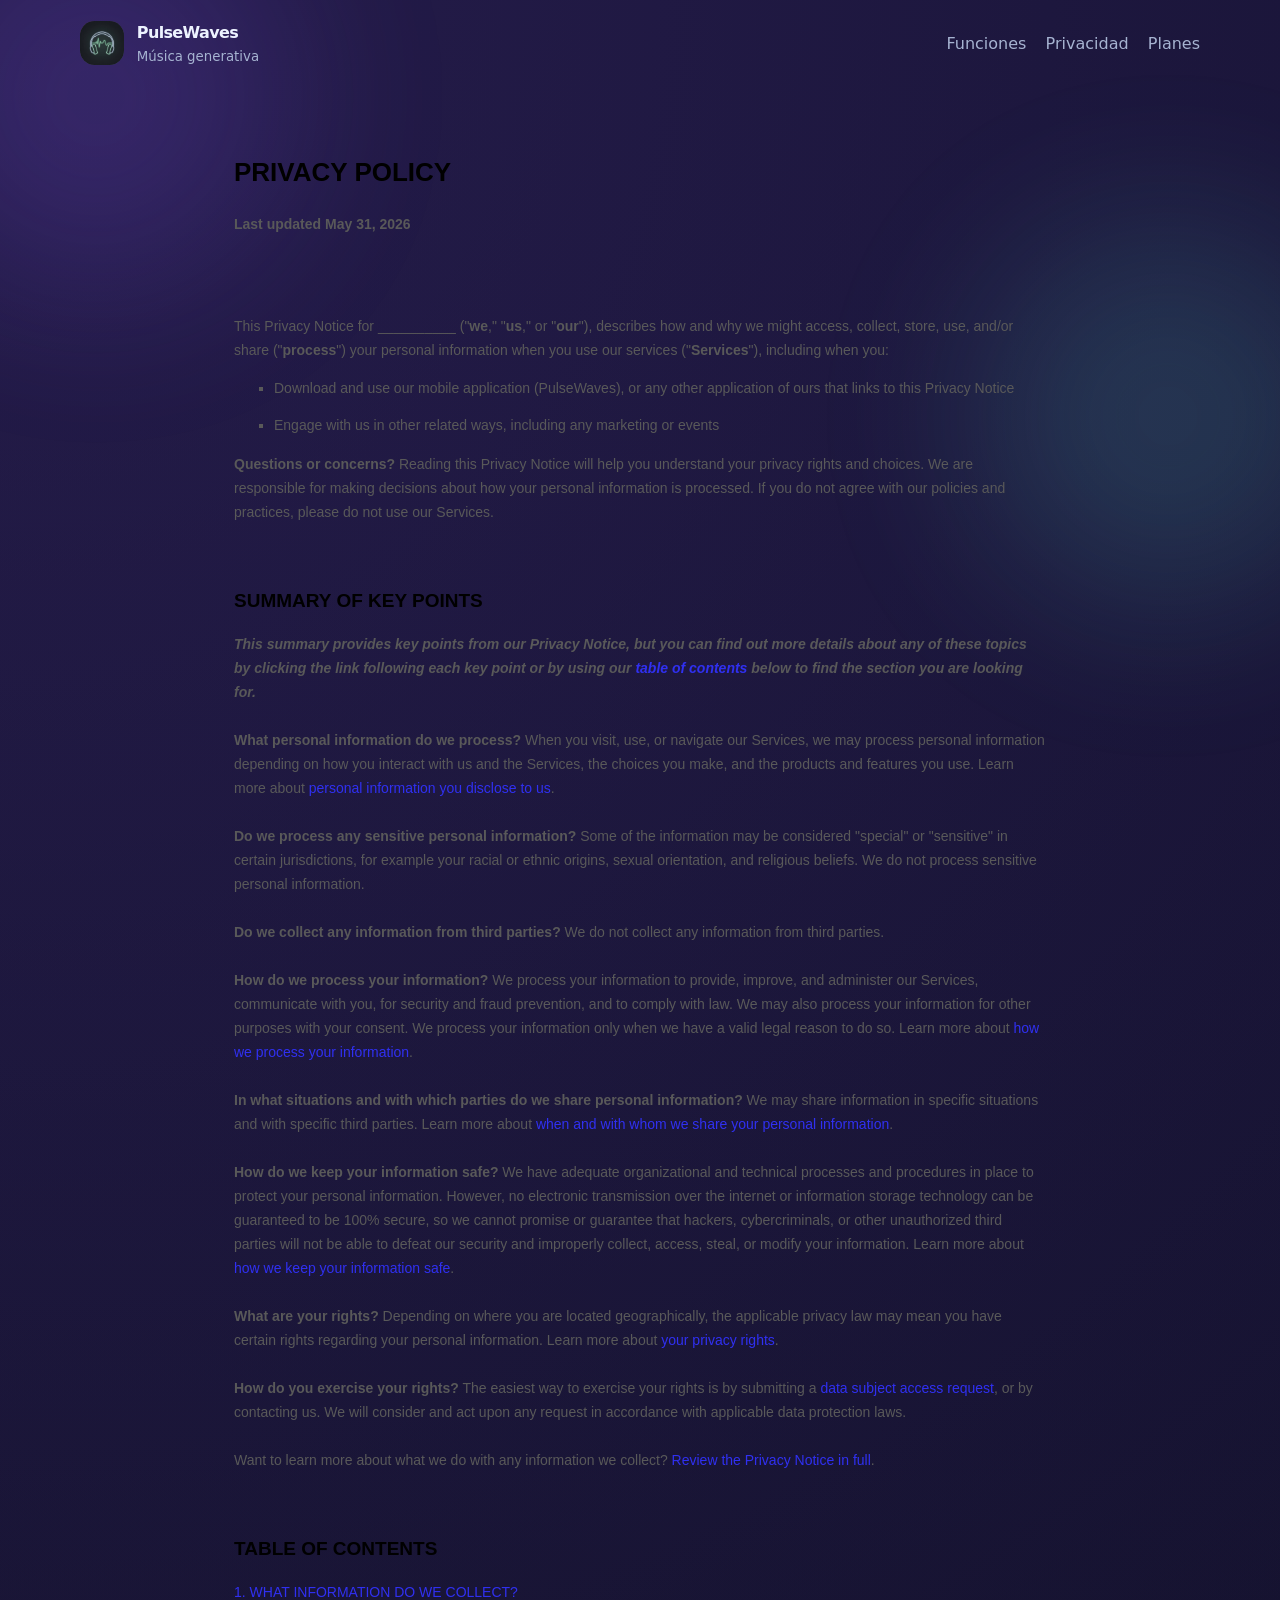
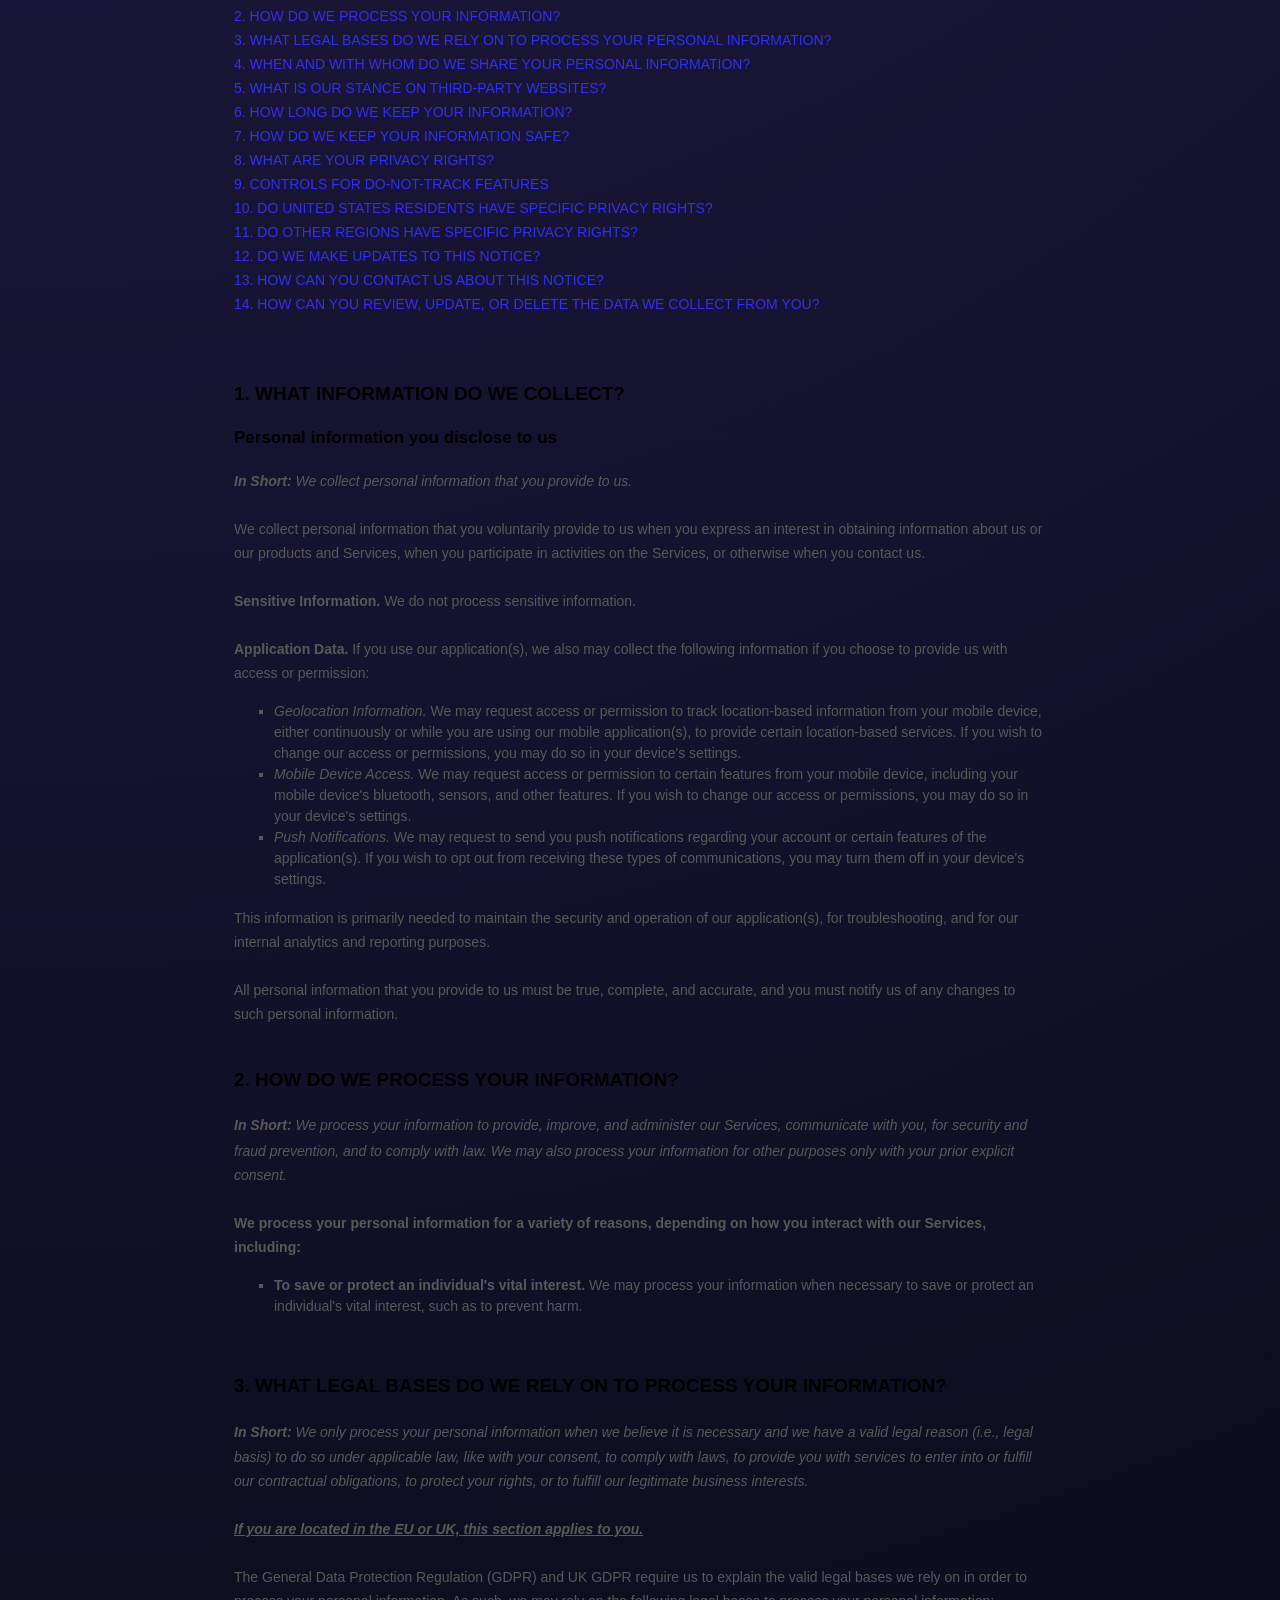
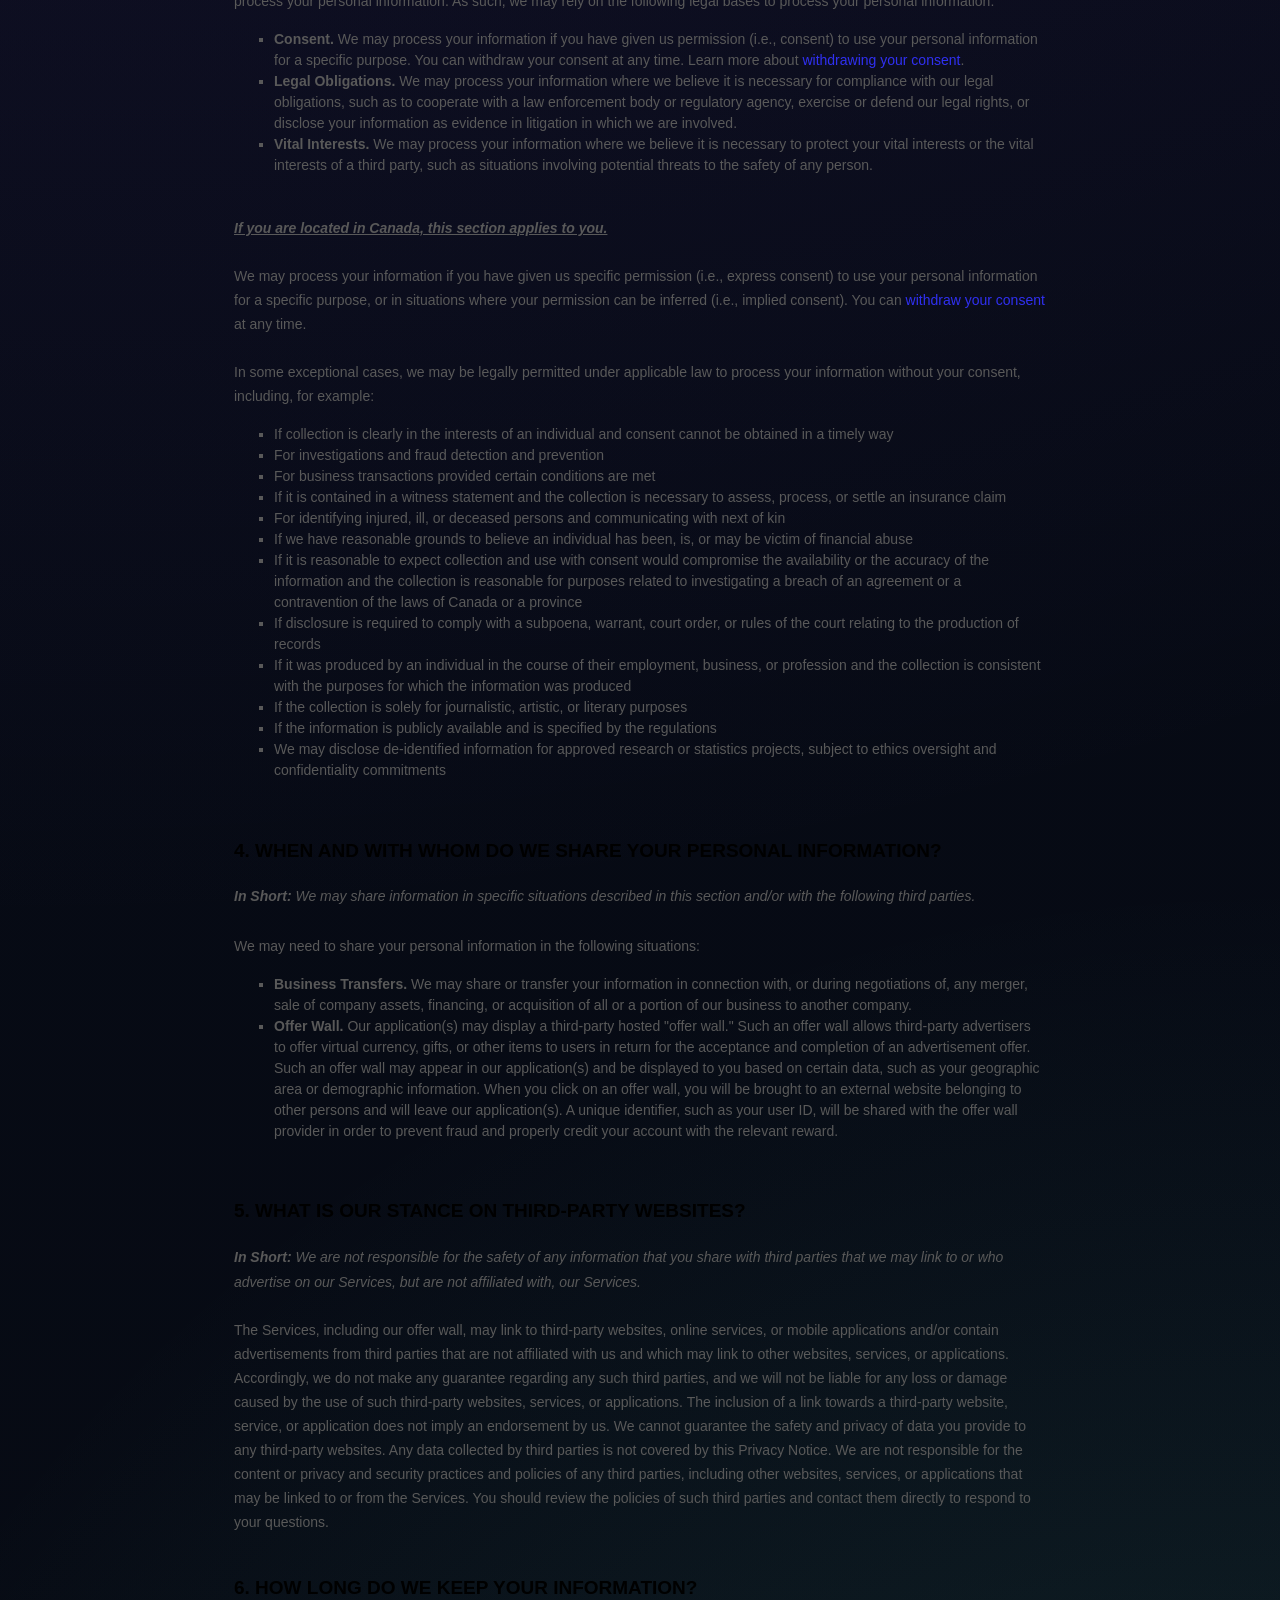
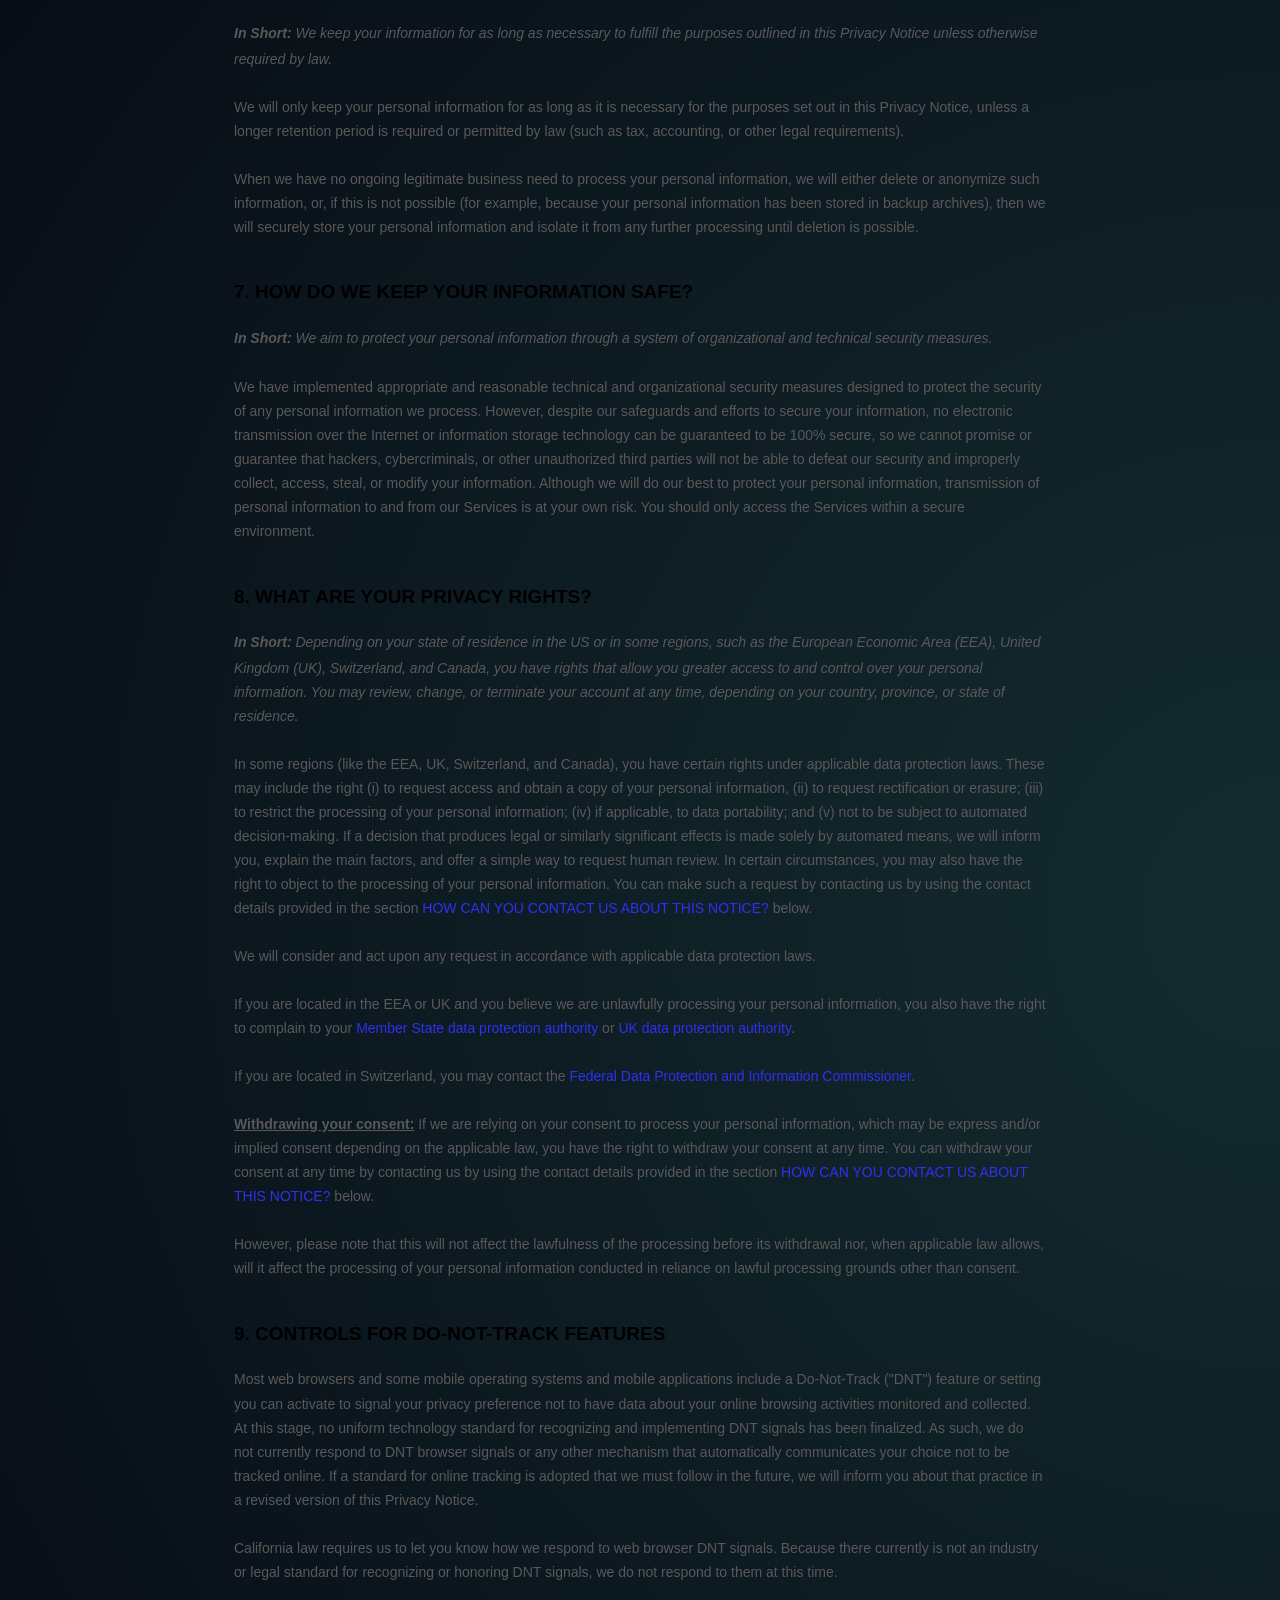
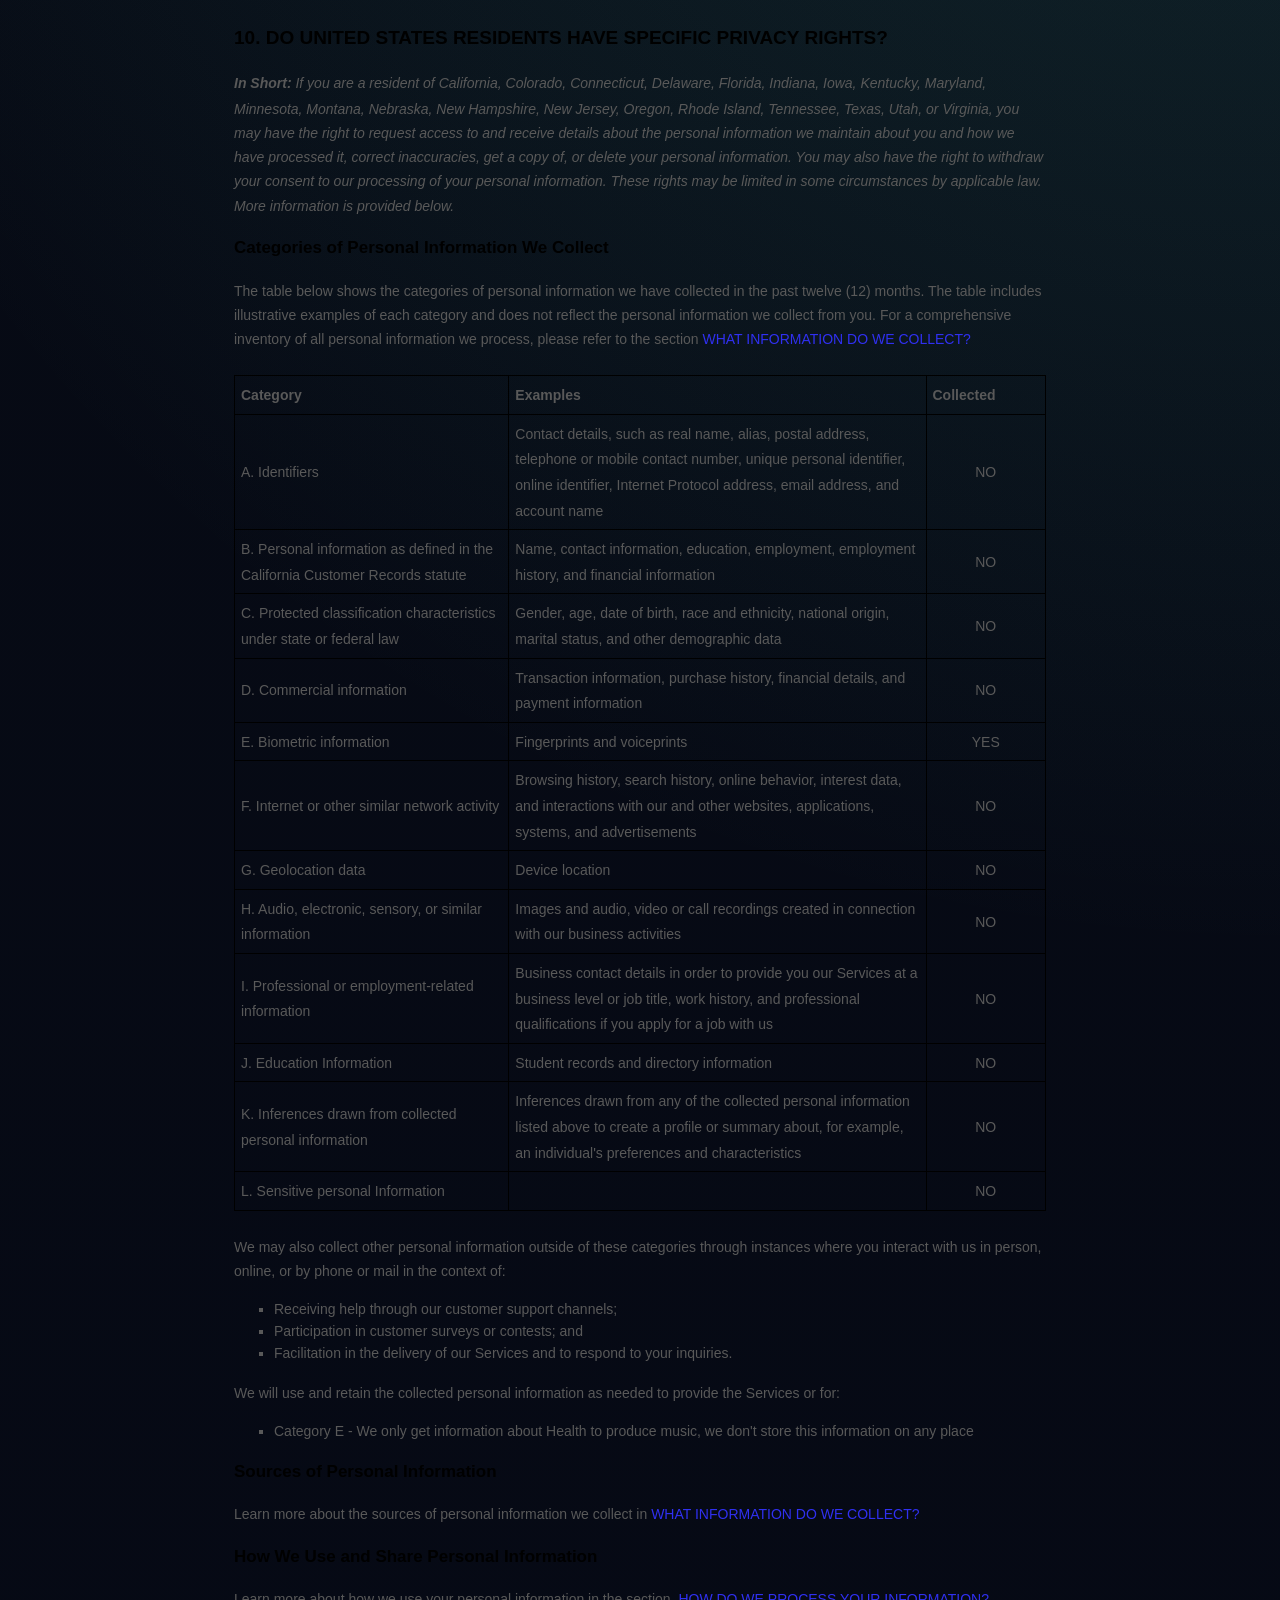
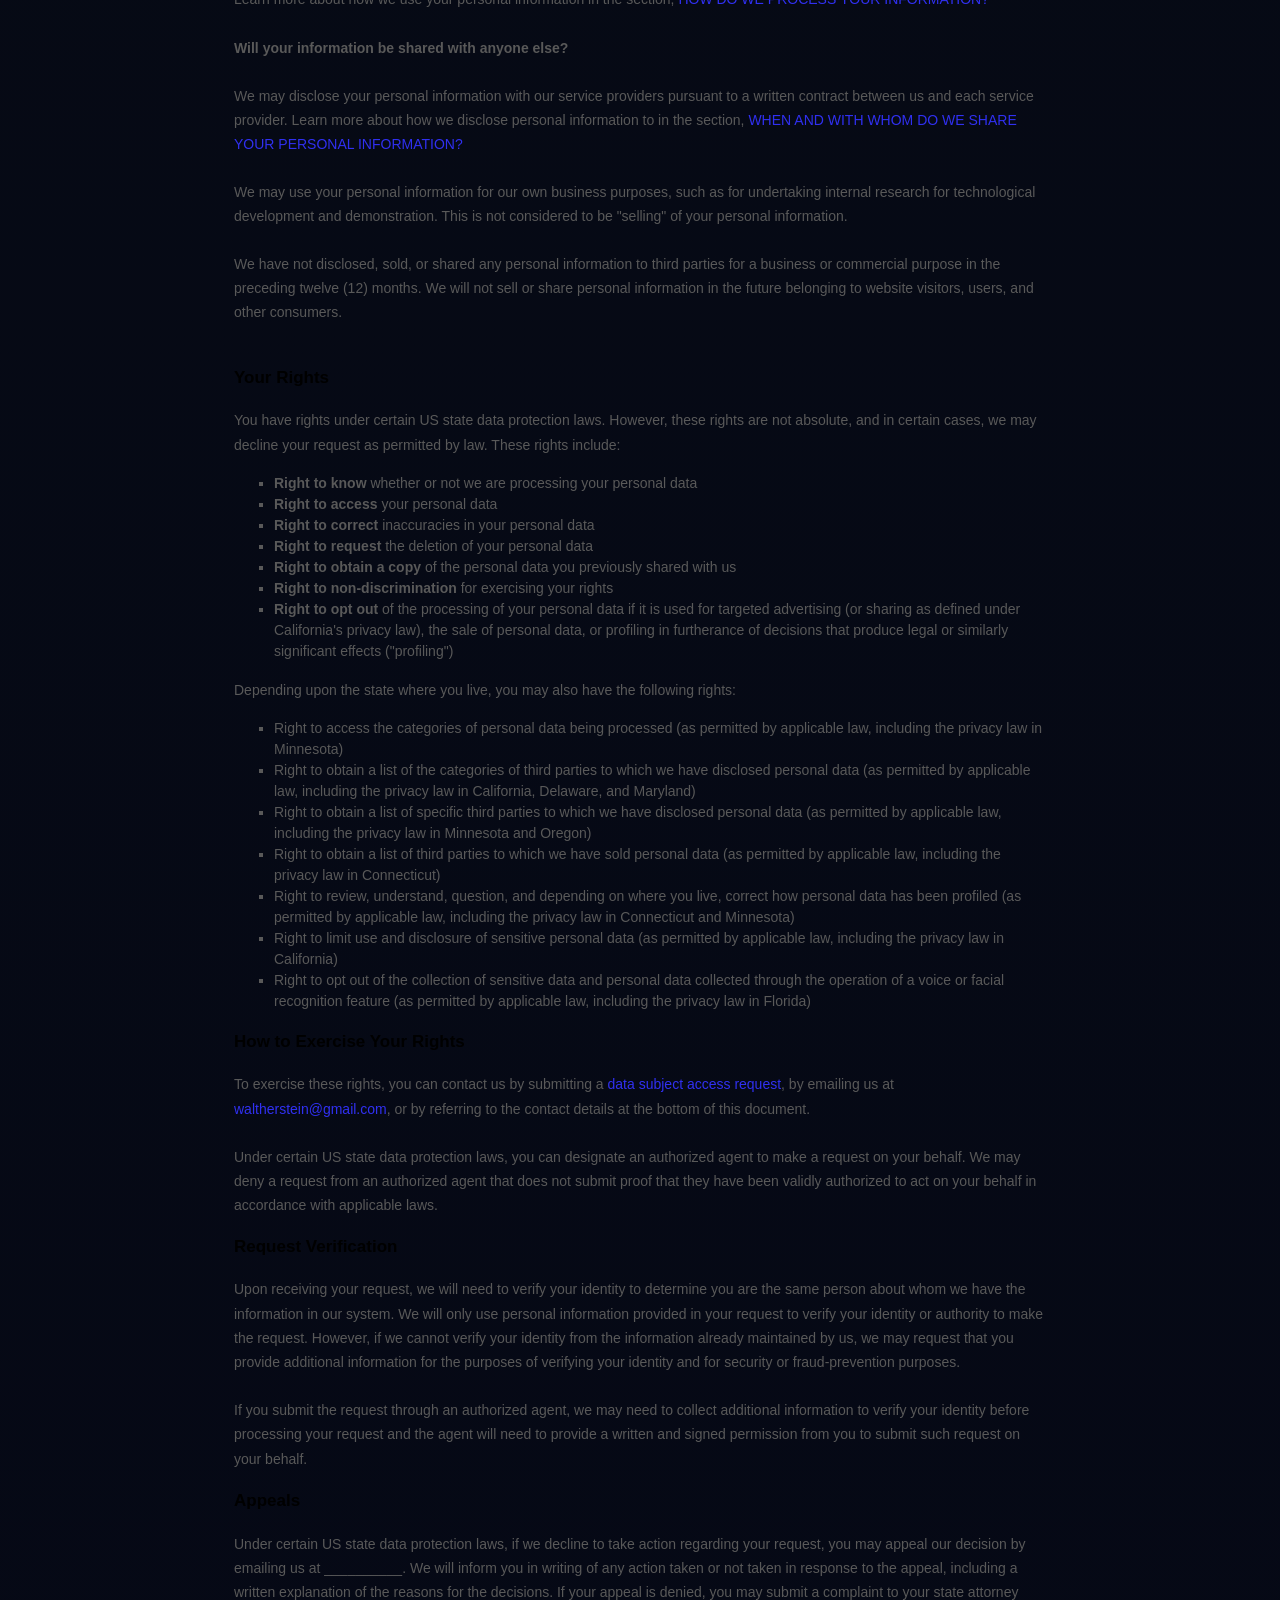
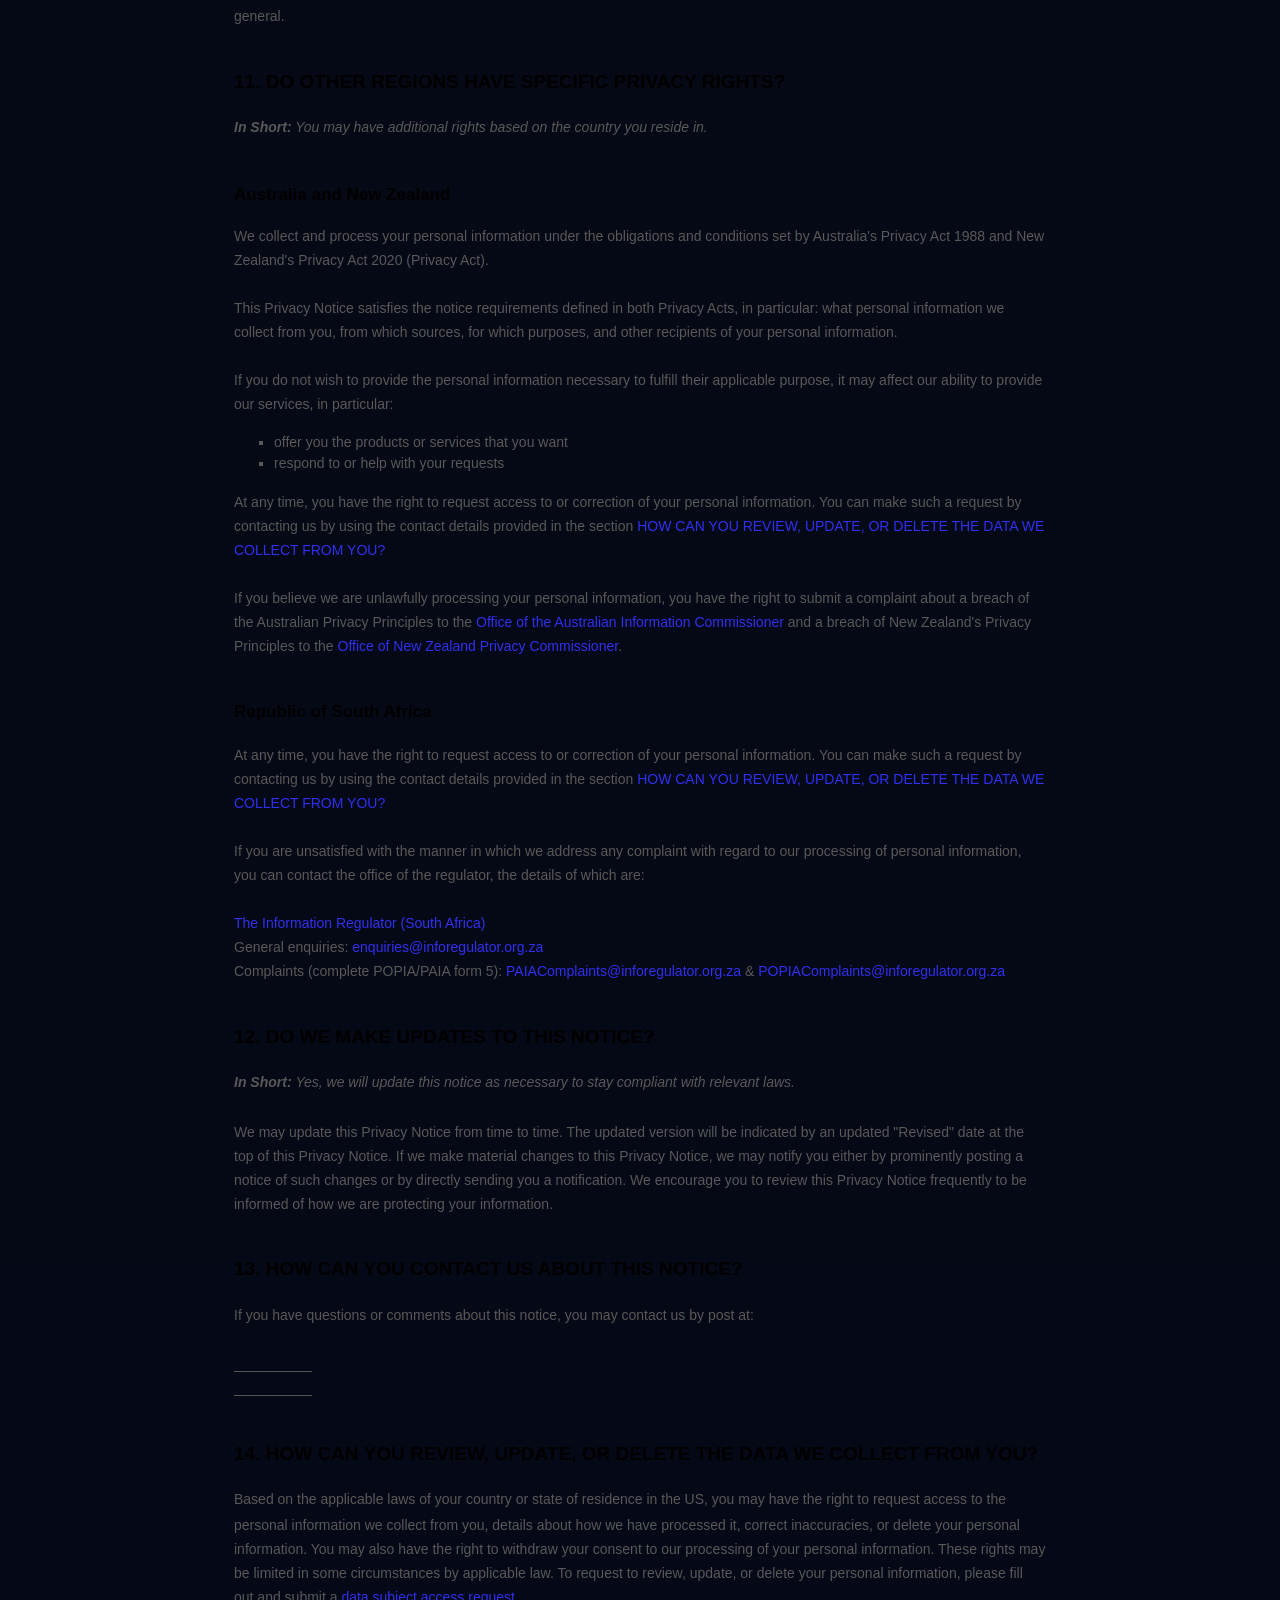
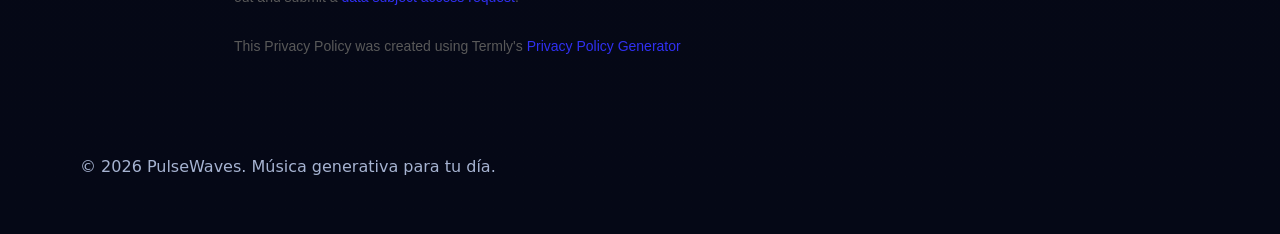
==== privacy-policy.html @ eb08d074 "Add privacy policy page Co-Authored-By: Claude Sonnet 4.6 <noreply@anthropic.com>" ====
<!doctype html>
<html lang="en">
<head>
  <meta charset="utf-8">
  <meta name="viewport" content="width=device-width, initial-scale=1">
  <meta name="description" content="PulseWaves Privacy Policy">
  <meta name="theme-color" content="#0b1020">
  <title>Privacy Policy — PulseWaves</title>
  <link rel="stylesheet" href="./styles.css">
  <style>
    .privacy-wrapper {
      max-width: 860px;
      margin: 0 auto;
      padding: 3rem 1.5rem 5rem;
      color: #595959;
    }
    [data-custom-class='body'], [data-custom-class='body'] * {
      background: transparent !important;
    }
    [data-custom-class='title'], [data-custom-class='title'] * {
      font-family: Arial !important;
      font-size: 26px !important;
      color: #000000 !important;
    }
    [data-custom-class='subtitle'], [data-custom-class='subtitle'] * {
      font-family: Arial !important;
      color: #595959 !important;
      font-size: 14px !important;
    }
    [data-custom-class='heading_1'], [data-custom-class='heading_1'] * {
      font-family: Arial !important;
      font-size: 19px !important;
      color: #000000 !important;
    }
    [data-custom-class='heading_2'], [data-custom-class='heading_2'] * {
      font-family: Arial !important;
      font-size: 17px !important;
      color: #000000 !important;
    }
    [data-custom-class='body_text'], [data-custom-class='body_text'] * {
      color: #595959 !important;
      font-size: 14px !important;
      font-family: Arial !important;
    }
    [data-custom-class='link'], [data-custom-class='link'] * {
      color: #3030F1 !important;
      font-size: 14px !important;
      font-family: Arial !important;
      word-break: break-word !important;
    }
    ul {
      list-style-type: square;
    }
    ul > li > ul {
      list-style-type: circle;
    }
    ul > li > ul > li > ul {
      list-style-type: square;
    }
    ol li {
      font-family: Arial;
    }
  </style>
</head>
<body>
  <div class="bg-orb orb-a"></div>
  <div class="bg-orb orb-b"></div>

  <header class="hero" style="min-height: auto; padding-bottom: 0;">
    <nav class="topbar" aria-label="Principal">
      <a class="brand" href="./index.html">
        <span class="brand-mark">
          <img src="./assets/pulsewaves-logo.png" alt="PulseWaves" />
        </span>
        <span>
          <strong>PulseWaves</strong>
          <small>Música generativa</small>
        </span>
      </a>
      <div class="topbar-links">
        <a href="./index.html#funciones">Funciones</a>
        <a href="./index.html#privacidad">Privacidad</a>
        <a href="./index.html#planes">Planes</a>
      </div>
    </nav>
  </header>

  <main>
    <div class="privacy-wrapper">
      <div data-custom-class="body">
        <div><strong><span style="font-size: 26px;"><span data-custom-class="title"><h1>PRIVACY POLICY</h1></span></span></strong></div>
        <div><span style="color: rgb(127, 127, 127);"><strong><span style="font-size: 15px;"><span data-custom-class="subtitle">Last updated <bdt class="question">May 31, 2026</bdt></span></span></strong></span></div>
        <div><br></div><div><br></div><div><br></div>
        <div style="line-height: 1.5;"><span style="color: rgb(127, 127, 127);"><span style="color: rgb(89, 89, 89); font-size: 15px;"><span data-custom-class="body_text">This Privacy Notice for <bdt class="question noTranslate">__________</bdt> (<bdt class="block-component"></bdt>"<strong>we</strong>," "<strong>us</strong>," or "<strong>our</strong>"<bdt class="statement-end-if-in-editor"></bdt></span><span data-custom-class="body_text">), describes how and why we might access, collect, store, use, and/or share ("<strong>process</strong>") your personal information when you use our services ("<strong>Services</strong>"), including when you:</span></span></span></div>
        <ul><li data-custom-class="body_text" style="line-height: 1.5;"><span style="font-size: 15px; color: rgb(89, 89, 89);"><span data-custom-class="body_text">Download and use our mobile application (<bdt class="question noTranslate">PulseWaves)</bdt>, or any other application of ours that links to this Privacy Notice</span></span></li></ul>
        <ul><li data-custom-class="body_text" style="line-height: 1.5;"><span style="font-size: 15px; color: rgb(89, 89, 89);"><span data-custom-class="body_text">Engage with us in other related ways, including any marketing or events</span></span></li></ul>
        <div style="line-height: 1.5;"><span style="font-size: 15px;"><span style="color: rgb(127, 127, 127);"><span data-custom-class="body_text"><strong>Questions or concerns? </strong>Reading this Privacy Notice will help you understand your privacy rights and choices. We are responsible for making decisions about how your personal information is processed. If you do not agree with our policies and practices, please do not use our Services.</span></span></span></div>
        <div style="line-height: 1.5;"><br></div><div style="line-height: 1.5;"><br></div>
        <div style="line-height: 1.5;"><strong><span style="font-size: 15px;"><span data-custom-class="heading_1"><h2>SUMMARY OF KEY POINTS</h2></span></span></strong></div>
        <div style="line-height: 1.5;"><span style="font-size: 15px;"><span data-custom-class="body_text"><strong><em>This summary provides key points from our Privacy Notice, but you can find out more details about any of these topics by clicking the link following each key point or by using our </em></strong></span></span><a data-custom-class="link" href="#toc"><span style="color: rgb(0, 58, 250); font-size: 15px;"><span data-custom-class="body_text"><strong><em>table of contents</em></strong></span></span></a><span style="font-size: 15px;"><span data-custom-class="body_text"><strong><em> below to find the section you are looking for.</em></strong></span></span></div>
        <div style="line-height: 1.5;"><br></div>
        <div style="line-height: 1.5;"><span style="font-size: 15px;"><span data-custom-class="body_text"><strong>What personal information do we process?</strong> When you visit, use, or navigate our Services, we may process personal information depending on how you interact with us and the Services, the choices you make, and the products and features you use. Learn more about </span></span><a data-custom-class="link" href="#personalinfo"><span style="color: rgb(0, 58, 250); font-size: 15px;"><span data-custom-class="body_text">personal information you disclose to us</span></span></a><span data-custom-class="body_text">.</span></div>
        <div style="line-height: 1.5;"><br></div>
        <div style="line-height: 1.5;"><span style="font-size: 15px;"><span data-custom-class="body_text"><strong>Do we process any sensitive personal information? </strong>Some of the information may be considered "special" or "sensitive" in certain jurisdictions, for example your racial or ethnic origins, sexual orientation, and religious beliefs. We do not process sensitive personal information.</span></span></div>
        <div style="line-height: 1.5;"><br></div>
        <div style="line-height: 1.5;"><span style="font-size: 15px;"><span data-custom-class="body_text"><strong>Do we collect any information from third parties?</strong> We do not collect any information from third parties.</span></span></div>
        <div style="line-height: 1.5;"><br></div>
        <div style="line-height: 1.5;"><span style="font-size: 15px;"><span data-custom-class="body_text"><strong>How do we process your information?</strong> We process your information to provide, improve, and administer our Services, communicate with you, for security and fraud prevention, and to comply with law. We may also process your information for other purposes with your consent. We process your information only when we have a valid legal reason to do so. Learn more about </span></span><a data-custom-class="link" href="#infouse"><span style="color: rgb(0, 58, 250); font-size: 15px;"><span data-custom-class="body_text">how we process your information</span></span></a><span data-custom-class="body_text">.</span></div>
        <div style="line-height: 1.5;"><br></div>
        <div style="line-height: 1.5;"><span style="font-size: 15px;"><span data-custom-class="body_text"><strong>In what situations and with which parties do we share personal information?</strong> We may share information in specific situations and with specific third parties. Learn more about </span></span><a data-custom-class="link" href="#whoshare"><span style="color: rgb(0, 58, 250); font-size: 15px;"><span data-custom-class="body_text">when and with whom we share your personal information</span></span></a><span style="font-size: 15px;"><span data-custom-class="body_text">.</span></span></div>
        <div style="line-height: 1.5;"><br></div>
        <div style="line-height: 1.5;"><span style="font-size: 15px;"><span data-custom-class="body_text"><strong>How do we keep your information safe?</strong> We have adequate organizational and technical processes and procedures in place to protect your personal information. However, no electronic transmission over the internet or information storage technology can be guaranteed to be 100% secure, so we cannot promise or guarantee that hackers, cybercriminals, or other unauthorized third parties will not be able to defeat our security and improperly collect, access, steal, or modify your information. Learn more about </span></span><a data-custom-class="link" href="#infosafe"><span style="color: rgb(0, 58, 250); font-size: 15px;"><span data-custom-class="body_text">how we keep your information safe</span></span></a><span data-custom-class="body_text">.</span></div>
        <div style="line-height: 1.5;"><br></div>
        <div style="line-height: 1.5;"><span style="font-size: 15px;"><span data-custom-class="body_text"><strong>What are your rights?</strong> Depending on where you are located geographically, the applicable privacy law may mean you have certain rights regarding your personal information. Learn more about </span></span><a data-custom-class="link" href="#privacyrights"><span style="color: rgb(0, 58, 250); font-size: 15px;"><span data-custom-class="body_text">your privacy rights</span></span></a><span data-custom-class="body_text">.</span></div>
        <div style="line-height: 1.5;"><br></div>
        <div style="line-height: 1.5;"><span style="font-size: 15px;"><span data-custom-class="body_text"><strong>How do you exercise your rights?</strong> The easiest way to exercise your rights is by submitting a </span></span><a data-custom-class="link" href="https://app.termly.io/dsar/cbb48641-3c06-4f0f-a9e3-2f2cae398a75" rel="noopener noreferrer" target="_blank"><span style="color: rgb(0, 58, 250); font-size: 15px;"><span data-custom-class="body_text">data subject access request</span></span></a><span style="font-size: 15px;"><span data-custom-class="body_text">, or by contacting us. We will consider and act upon any request in accordance with applicable data protection laws.</span></span></div>
        <div style="line-height: 1.5;"><br></div>
        <div style="line-height: 1.5;"><span style="font-size: 15px;"><span data-custom-class="body_text">Want to learn more about what we do with any information we collect? </span></span><a data-custom-class="link" href="#toc"><span style="color: rgb(0, 58, 250); font-size: 15px;"><span data-custom-class="body_text">Review the Privacy Notice in full</span></span></a><span style="font-size: 15px;"><span data-custom-class="body_text">.</span></span></div>
        <div style="line-height: 1.5;"><br></div><div style="line-height: 1.5;"><br></div>
        <div id="toc" style="line-height: 1.5;"><strong><span data-custom-class="heading_1"><h2>TABLE OF CONTENTS</h2></span></strong></div>
        <div style="line-height: 1.5;"><span style="font-size: 15px;"><a data-custom-class="link" href="#infocollect"><span style="color: rgb(0, 58, 250);">1. WHAT INFORMATION DO WE COLLECT?</span></a></span></div>
        <div style="line-height: 1.5;"><span style="font-size: 15px;"><a data-custom-class="link" href="#infouse"><span style="color: rgb(0, 58, 250);">2. HOW DO WE PROCESS YOUR INFORMATION?</span></a></span></div>
        <div style="line-height: 1.5;"><span style="font-size: 15px;"><a data-custom-class="link" href="#legalbases"><span style="color: rgb(0, 58, 250);">3. WHAT LEGAL BASES DO WE RELY ON TO PROCESS YOUR PERSONAL INFORMATION?</span></a></span></div>
        <div style="line-height: 1.5;"><span style="font-size: 15px;"><a data-custom-class="link" href="#whoshare"><span style="color: rgb(0, 58, 250);">4. WHEN AND WITH WHOM DO WE SHARE YOUR PERSONAL INFORMATION?</span></a></span></div>
        <div style="line-height: 1.5;"><span style="color: rgb(0, 58, 250); font-size: 15px;"><a data-custom-class="link" href="#3pwebsites">5. WHAT IS OUR STANCE ON THIRD-PARTY WEBSITES?</a></span></div>
        <div style="line-height: 1.5;"><span style="font-size: 15px;"><a data-custom-class="link" href="#inforetain"><span style="color: rgb(0, 58, 250);">6. HOW LONG DO WE KEEP YOUR INFORMATION?</span></a></span></div>
        <div style="line-height: 1.5;"><span style="font-size: 15px;"><a data-custom-class="link" href="#infosafe"><span style="color: rgb(0, 58, 250);">7. HOW DO WE KEEP YOUR INFORMATION SAFE?</span></a></span></div>
        <div style="line-height: 1.5;"><span style="font-size: 15px;"><a data-custom-class="link" href="#privacyrights"><span style="color: rgb(0, 58, 250);">8. WHAT ARE YOUR PRIVACY RIGHTS?</span></a></span></div>
        <div style="line-height: 1.5;"><span style="font-size: 15px;"><a data-custom-class="link" href="#DNT"><span style="color: rgb(0, 58, 250);">9. CONTROLS FOR DO-NOT-TRACK FEATURES</span></a></span></div>
        <div style="line-height: 1.5;"><span style="font-size: 15px;"><a data-custom-class="link" href="#uslaws"><span style="color: rgb(0, 58, 250);">10. DO UNITED STATES RESIDENTS HAVE SPECIFIC PRIVACY RIGHTS?</span></a></span></div>
        <div style="line-height: 1.5;"><a data-custom-class="link" href="#otherlaws"><span style="color: rgb(0, 58, 250); font-size: 15px;">11. DO OTHER REGIONS HAVE SPECIFIC PRIVACY RIGHTS?</span></a></div>
        <div style="line-height: 1.5;"><span style="font-size: 15px;"><a data-custom-class="link" href="#policyupdates"><span style="color: rgb(0, 58, 250);">12. DO WE MAKE UPDATES TO THIS NOTICE?</span></a></span></div>
        <div style="line-height: 1.5;"><a data-custom-class="link" href="#contact"><span style="color: rgb(0, 58, 250); font-size: 15px;">13. HOW CAN YOU CONTACT US ABOUT THIS NOTICE?</span></a></div>
        <div style="line-height: 1.5;"><a data-custom-class="link" href="#request"><span style="color: rgb(0, 58, 250);">14. HOW CAN YOU REVIEW, UPDATE, OR DELETE THE DATA WE COLLECT FROM YOU?</span></a></div>
        <div style="line-height: 1.5;"><br></div><div style="line-height: 1.5;"><br></div>

        <div id="infocollect" style="line-height: 1.5;"><strong><span data-custom-class="heading_1"><h2>1. WHAT INFORMATION DO WE COLLECT?</h2></span></strong>
        <span data-custom-class="heading_2" id="personalinfo"><span style="font-size: 15px;"><strong><h3>Personal information you disclose to us</h3></strong></span></span>
        <span style="color: rgb(89, 89, 89); font-size: 15px;"><span data-custom-class="body_text"><strong><em>In Short: </em></strong><em>We collect personal information that you provide to us.</em></span></span></div>
        <div style="line-height: 1.5;"><br></div>
        <div style="line-height: 1.5;"><span style="font-size: 15px; color: rgb(89, 89, 89);"><span data-custom-class="body_text">We collect personal information that you voluntarily provide to us when you express an interest in obtaining information about us or our products and Services, when you participate in activities on the Services, or otherwise when you contact us.</span></span></div>
        <div style="line-height: 1.5;"><br></div>
        <div id="sensitiveinfo" style="line-height: 1.5;"><span style="font-size: 15px;"><span data-custom-class="body_text"><strong>Sensitive Information.</strong> We do not process sensitive information.</span></span></div>
        <div style="line-height: 1.5;"><br></div>
        <div style="line-height: 1.5;"><span data-custom-class="body_text"><span style="font-size: 15px;"><strong>Application Data.</strong> If you use our application(s), we also may collect the following information if you choose to provide us with access or permission:</span></span></div>
        <ul>
          <li data-custom-class="body_text" style="line-height: 1.5;"><span data-custom-class="body_text"><span style="font-size: 15px;"><em>Geolocation Information.</em> We may request access or permission to track location-based information from your mobile device, either continuously or while you are using our mobile application(s), to provide certain location-based services. If you wish to change our access or permissions, you may do so in your device's settings.</span></span></li>
          <li data-custom-class="body_text" style="line-height: 1.5;"><span style="font-size: 15px;"><span data-custom-class="body_text"><em>Mobile Device Access.</em> We may request access or permission to certain features from your mobile device, including your mobile device's bluetooth, sensors, and other features. If you wish to change our access or permissions, you may do so in your device's settings.</span></span></li>
          <li data-custom-class="body_text" style="line-height: 1.5;"><span style="font-size: 15px;"><span data-custom-class="body_text"><em>Push Notifications.</em> We may request to send you push notifications regarding your account or certain features of the application(s). If you wish to opt out from receiving these types of communications, you may turn them off in your device's settings.</span></span></li>
        </ul>
        <div style="line-height: 1.5;"><span style="font-size: 15px;"><span data-custom-class="body_text">This information is primarily needed to maintain the security and operation of our application(s), for troubleshooting, and for our internal analytics and reporting purposes.</span></span></div>
        <div style="line-height: 1.5;"><br></div>
        <div style="line-height: 1.5;"><span style="font-size: 15px; color: rgb(89, 89, 89);"><span data-custom-class="body_text">All personal information that you provide to us must be true, complete, and accurate, and you must notify us of any changes to such personal information.</span></span></div>
        <div style="line-height: 1.5;"><br></div>

        <div id="infouse" style="line-height: 1.5;"><strong><span data-custom-class="heading_1"><h2>2. HOW DO WE PROCESS YOUR INFORMATION?</h2></span></strong>
        <span style="font-size: 15px; color: rgb(89, 89, 89);"><span data-custom-class="body_text"><strong><em>In Short: </em></strong><em>We process your information to provide, improve, and administer our Services, communicate with you, for security and fraud prevention, and to comply with law. We may also process your information for other purposes only with your prior explicit consent.</em></span></span></div>
        <div style="line-height: 1.5;"><br></div>
        <div style="line-height: 1.5;"><span style="font-size: 15px; color: rgb(89, 89, 89);"><span data-custom-class="body_text"><strong>We process your personal information for a variety of reasons, depending on how you interact with our Services, including:</strong></span></span></div>
        <ul>
          <li data-custom-class="body_text" style="line-height: 1.5;"><span data-custom-class="body_text"><span style="font-size: 15px;"><strong>To save or protect an individual's vital interest.</strong> We may process your information when necessary to save or protect an individual's vital interest, such as to prevent harm.</span></span></li>
        </ul>
        <div style="line-height: 1.5;"><br></div>

        <div id="legalbases" style="line-height: 1.5;"><strong><span data-custom-class="heading_1"><h2>3. WHAT LEGAL BASES DO WE RELY ON TO PROCESS YOUR INFORMATION?</h2></span></strong>
        <em><span style="font-size: 15px;"><span data-custom-class="body_text"><strong>In Short: </strong>We only process your personal information when we believe it is necessary and we have a valid legal reason (i.e., legal basis) to do so under applicable law, like with your consent, to comply with laws, to provide you with services to enter into or fulfill our contractual obligations, to protect your rights, or to fulfill our legitimate business interests.</span></span></em></div>
        <div style="line-height: 1.5;"><br></div>
        <div style="line-height: 1.5;"><em><span style="font-size: 15px;"><span data-custom-class="body_text"><strong><u>If you are located in the EU or UK, this section applies to you.</u></strong></span></span></em></div>
        <div style="line-height: 1.5;"><br></div>
        <div style="line-height: 1.5;"><span style="font-size: 15px;"><span data-custom-class="body_text">The General Data Protection Regulation (GDPR) and UK GDPR require us to explain the valid legal bases we rely on in order to process your personal information. As such, we may rely on the following legal bases to process your personal information:</span></span></div>
        <ul>
          <li data-custom-class="body_text" style="line-height: 1.5;"><span style="font-size: 15px;"><span data-custom-class="body_text"><strong>Consent. </strong>We may process your information if you have given us permission (i.e., consent) to use your personal information for a specific purpose. You can withdraw your consent at any time. Learn more about </span></span><a data-custom-class="link" href="#withdrawconsent"><span style="color: rgb(0, 58, 250); font-size: 15px;"><span data-custom-class="body_text">withdrawing your consent</span></span></a><span data-custom-class="body_text">.</span></li>
          <li data-custom-class="body_text" style="line-height: 1.5;"><span data-custom-class="body_text"><span style="font-size: 15px;"><strong>Legal Obligations.</strong> We may process your information where we believe it is necessary for compliance with our legal obligations, such as to cooperate with a law enforcement body or regulatory agency, exercise or defend our legal rights, or disclose your information as evidence in litigation in which we are involved.</span></span></li>
          <li data-custom-class="body_text" style="line-height: 1.5;"><span data-custom-class="body_text"><span style="font-size: 15px;"><strong>Vital Interests.</strong> We may process your information where we believe it is necessary to protect your vital interests or the vital interests of a third party, such as situations involving potential threats to the safety of any person.</span></span></li>
        </ul>
        <div style="line-height: 1.5;"><br></div>
        <div style="line-height: 1.5;"><span data-custom-class="body_text"><span style="font-size: 15px;"><strong><u><em>If you are located in Canada, this section applies to you.</em></u></strong></span></span></div>
        <div style="line-height: 1.5;"><br></div>
        <div style="line-height: 1.5;"><span data-custom-class="body_text"><span style="font-size: 15px;">We may process your information if you have given us specific permission (i.e., express consent) to use your personal information for a specific purpose, or in situations where your permission can be inferred (i.e., implied consent). You can </span></span><a data-custom-class="link" href="#withdrawconsent"><span data-custom-class="body_text"><span style="color: rgb(0, 58, 250); font-size: 15px;">withdraw your consent</span></span></a><span data-custom-class="body_text"><span style="font-size: 15px;"> at any time.</span></span></div>
        <div style="line-height: 1.5;"><br></div>
        <div style="line-height: 1.5;"><span data-custom-class="body_text"><span style="font-size: 15px;">In some exceptional cases, we may be legally permitted under applicable law to process your information without your consent, including, for example:</span></span></div>
        <ul>
          <li data-custom-class="body_text" style="line-height: 1.5;"><span data-custom-class="body_text"><span style="font-size: 15px;">If collection is clearly in the interests of an individual and consent cannot be obtained in a timely way</span></span></li>
          <li data-custom-class="body_text" style="line-height: 1.5;"><span data-custom-class="body_text"><span style="font-size: 15px;">For investigations and fraud detection and prevention</span></span></li>
          <li data-custom-class="body_text" style="line-height: 1.5;"><span data-custom-class="body_text"><span style="font-size: 15px;">For business transactions provided certain conditions are met</span></span></li>
          <li data-custom-class="body_text" style="line-height: 1.5;"><span data-custom-class="body_text"><span style="font-size: 15px;">If it is contained in a witness statement and the collection is necessary to assess, process, or settle an insurance claim</span></span></li>
          <li data-custom-class="body_text" style="line-height: 1.5;"><span data-custom-class="body_text"><span style="font-size: 15px;">For identifying injured, ill, or deceased persons and communicating with next of kin</span></span></li>
          <li data-custom-class="body_text" style="line-height: 1.5;"><span data-custom-class="body_text"><span style="font-size: 15px;">If we have reasonable grounds to believe an individual has been, is, or may be victim of financial abuse</span></span></li>
          <li data-custom-class="body_text" style="line-height: 1.5;"><span data-custom-class="body_text"><span style="font-size: 15px;">If it is reasonable to expect collection and use with consent would compromise the availability or the accuracy of the information and the collection is reasonable for purposes related to investigating a breach of an agreement or a contravention of the laws of Canada or a province</span></span></li>
          <li data-custom-class="body_text" style="line-height: 1.5;"><span data-custom-class="body_text"><span style="font-size: 15px;">If disclosure is required to comply with a subpoena, warrant, court order, or rules of the court relating to the production of records</span></span></li>
          <li data-custom-class="body_text" style="line-height: 1.5;"><span style="font-size: 15px;"><span data-custom-class="body_text">If it was produced by an individual in the course of their employment, business, or profession and the collection is consistent with the purposes for which the information was produced</span></span></li>
          <li data-custom-class="body_text" style="line-height: 1.5;"><span style="font-size: 15px;"><span data-custom-class="body_text">If the collection is solely for journalistic, artistic, or literary purposes</span></span></li>
          <li data-custom-class="body_text" style="line-height: 1.5;"><span style="font-size: 15px;"><span data-custom-class="body_text">If the information is publicly available and is specified by the regulations</span></span></li>
          <li data-custom-class="body_text" style="line-height: 1.5;"><span style="font-size: 15px;">We may disclose de-identified information for approved research or statistics projects, subject to ethics oversight and confidentiality commitments</span></li>
        </ul>
        <div style="line-height: 1.5;"><br></div>

        <div id="whoshare" style="line-height: 1.5;"><strong><span data-custom-class="heading_1"><h2>4. WHEN AND WITH WHOM DO WE SHARE YOUR PERSONAL INFORMATION?</h2></span></strong>
        <span style="font-size: 15px; color: rgb(89, 89, 89);"><span data-custom-class="body_text"><strong><em>In Short:</em></strong><em> We may share information in specific situations described in this section and/or with the following third parties.</em></span></span></div>
        <div style="line-height: 1.5;"><br></div>
        <div style="line-height: 1.5;"><span style="font-size: 15px;"><span data-custom-class="body_text">We may need to share your personal information in the following situations:</span></span></div>
        <ul>
          <li data-custom-class="body_text" style="line-height: 1.5;"><span style="font-size: 15px;"><span data-custom-class="body_text"><strong>Business Transfers.</strong> We may share or transfer your information in connection with, or during negotiations of, any merger, sale of company assets, financing, or acquisition of all or a portion of our business to another company.</span></span></li>
          <li data-custom-class="body_text" style="line-height: 1.5;"><span data-custom-class="body_text"><span style="font-size: 15px;"><strong>Offer Wall. </strong>Our application(s) may display a third-party hosted "offer wall." Such an offer wall allows third-party advertisers to offer virtual currency, gifts, or other items to users in return for the acceptance and completion of an advertisement offer. Such an offer wall may appear in our application(s) and be displayed to you based on certain data, such as your geographic area or demographic information. When you click on an offer wall, you will be brought to an external website belonging to other persons and will leave our application(s). A unique identifier, such as your user ID, will be shared with the offer wall provider in order to prevent fraud and properly credit your account with the relevant reward.</span></span></li>
        </ul>
        <div style="line-height: 1.5;"><br></div>

        <div id="3pwebsites" style="line-height: 1.5;"><strong><span data-custom-class="heading_1"><h2>5. WHAT IS OUR STANCE ON THIRD-PARTY WEBSITES?</h2></span></strong>
        <span style="font-size: 15px;"><span data-custom-class="body_text"><strong><em>In Short:</em></strong><em> We are not responsible for the safety of any information that you share with third parties that we may link to or who advertise on our Services, but are not affiliated with, our Services.</em></span></span></div>
        <div style="line-height: 1.5;"><br></div>
        <div style="line-height: 1.5;"><span style="font-size: 15px;"><span data-custom-class="body_text">The Services, including our offer wall, may link to third-party websites, online services, or mobile applications and/or contain advertisements from third parties that are not affiliated with us and which may link to other websites, services, or applications. Accordingly, we do not make any guarantee regarding any such third parties, and we will not be liable for any loss or damage caused by the use of such third-party websites, services, or applications. The inclusion of a link towards a third-party website, service, or application does not imply an endorsement by us. We cannot guarantee the safety and privacy of data you provide to any third-party websites. Any data collected by third parties is not covered by this Privacy Notice. We are not responsible for the content or privacy and security practices and policies of any third parties, including other websites, services, or applications that may be linked to or from the Services. You should review the policies of such third parties and contact them directly to respond to your questions.</span></span></div>
        <div style="line-height: 1.5;"><br></div>

        <div id="inforetain" style="line-height: 1.5;"><strong><span data-custom-class="heading_1"><h2>6. HOW LONG DO WE KEEP YOUR INFORMATION?</h2></span></strong>
        <span style="font-size: 15px; color: rgb(89, 89, 89);"><span data-custom-class="body_text"><strong><em>In Short: </em></strong><em>We keep your information for as long as necessary to fulfill the purposes outlined in this Privacy Notice unless otherwise required by law.</em></span></span></div>
        <div style="line-height: 1.5;"><br></div>
        <div style="line-height: 1.5;"><span style="font-size: 15px; color: rgb(89, 89, 89);"><span data-custom-class="body_text">We will only keep your personal information for as long as it is necessary for the purposes set out in this Privacy Notice, unless a longer retention period is required or permitted by law (such as tax, accounting, or other legal requirements).</span></span></div>
        <div style="line-height: 1.5;"><br></div>
        <div style="line-height: 1.5;"><span style="font-size: 15px; color: rgb(89, 89, 89);"><span data-custom-class="body_text">When we have no ongoing legitimate business need to process your personal information, we will either delete or anonymize such information, or, if this is not possible (for example, because your personal information has been stored in backup archives), then we will securely store your personal information and isolate it from any further processing until deletion is possible.</span></span></div>
        <div style="line-height: 1.5;"><br></div>

        <div id="infosafe" style="line-height: 1.5;"><strong><span data-custom-class="heading_1"><h2>7. HOW DO WE KEEP YOUR INFORMATION SAFE?</h2></span></strong>
        <span style="font-size: 15px; color: rgb(89, 89, 89);"><span data-custom-class="body_text"><strong><em>In Short: </em></strong><em>We aim to protect your personal information through a system of organizational and technical security measures.</em></span></span></div>
        <div style="line-height: 1.5;"><br></div>
        <div style="line-height: 1.5;"><span style="font-size: 15px; color: rgb(89, 89, 89);"><span data-custom-class="body_text">We have implemented appropriate and reasonable technical and organizational security measures designed to protect the security of any personal information we process. However, despite our safeguards and efforts to secure your information, no electronic transmission over the Internet or information storage technology can be guaranteed to be 100% secure, so we cannot promise or guarantee that hackers, cybercriminals, or other unauthorized third parties will not be able to defeat our security and improperly collect, access, steal, or modify your information. Although we will do our best to protect your personal information, transmission of personal information to and from our Services is at your own risk. You should only access the Services within a secure environment.</span></span></div>
        <div style="line-height: 1.5;"><br></div>

        <div id="privacyrights" style="line-height: 1.5;"><strong><span data-custom-class="heading_1"><h2>8. WHAT ARE YOUR PRIVACY RIGHTS?</h2></span></strong>
        <span style="font-size: 15px; color: rgb(89, 89, 89);"><span data-custom-class="body_text"><strong><em>In Short:</em></strong><em> Depending on your state of residence in the US or in some regions, such as the European Economic Area (EEA), United Kingdom (UK), Switzerland, and Canada, you have rights that allow you greater access to and control over your personal information. You may review, change, or terminate your account at any time, depending on your country, province, or state of residence.</em></span></span></div>
        <div style="line-height: 1.5;"><br></div>
        <div style="line-height: 1.5;"><span style="font-size: 15px; color: rgb(89, 89, 89);"><span data-custom-class="body_text">In some regions (like the EEA, UK, Switzerland, and Canada), you have certain rights under applicable data protection laws. These may include the right (i) to request access and obtain a copy of your personal information, (ii) to request rectification or erasure; (iii) to restrict the processing of your personal information; (iv) if applicable, to data portability; and (v) not to be subject to automated decision-making. If a decision that produces legal or similarly significant effects is made solely by automated means, we will inform you, explain the main factors, and offer a simple way to request human review. In certain circumstances, you may also have the right to object to the processing of your personal information. You can make such a request by contacting us by using the contact details provided in the section </span></span><a data-custom-class="link" href="#contact"><span style="font-size: 15px; color: rgb(0, 58, 250);"><span data-custom-class="body_text">HOW CAN YOU CONTACT US ABOUT THIS NOTICE?</span></span></a><span style="font-size: 15px; color: rgb(89, 89, 89);"><span data-custom-class="body_text"> below.</span></span></div>
        <div style="line-height: 1.5;"><br></div>
        <div style="line-height: 1.5;"><span style="font-size: 15px; color: rgb(89, 89, 89);"><span data-custom-class="body_text">We will consider and act upon any request in accordance with applicable data protection laws.</span></span></div>
        <div style="line-height: 1.5;"><br></div>
        <div style="line-height: 1.5;"><span style="font-size: 15px; color: rgb(89, 89, 89);"><span data-custom-class="body_text">If you are located in the EEA or UK and you believe we are unlawfully processing your personal information, you also have the right to complain to your <a data-custom-class="link" href="https://ec.europa.eu/justice/data-protection/bodies/authorities/index_en.htm" rel="noopener noreferrer" target="_blank"><span style="color: rgb(0, 58, 250);">Member State data protection authority</span></a> or <a data-custom-class="link" href="https://ico.org.uk/make-a-complaint/data-protection-complaints/data-protection-complaints/" rel="noopener noreferrer" target="_blank"><span style="color: rgb(0, 58, 250);">UK data protection authority</span></a>.</span></span></div>
        <div style="line-height: 1.5;"><br></div>
        <div style="line-height: 1.5;"><span style="font-size: 15px; color: rgb(89, 89, 89);"><span data-custom-class="body_text">If you are located in Switzerland, you may contact the <a data-custom-class="link" href="https://www.edoeb.admin.ch/edoeb/en/home.html" rel="noopener noreferrer" target="_blank"><span style="color: rgb(0, 58, 250);">Federal Data Protection and Information Commissioner</span></a>.</span></span></div>
        <div style="line-height: 1.5;"><br></div>
        <div id="withdrawconsent" style="line-height: 1.5;"><span style="font-size: 15px; color: rgb(89, 89, 89);"><span data-custom-class="body_text"><strong><u>Withdrawing your consent:</u></strong> If we are relying on your consent to process your personal information, which may be express and/or implied consent depending on the applicable law, you have the right to withdraw your consent at any time. You can withdraw your consent at any time by contacting us by using the contact details provided in the section </span></span><a data-custom-class="link" href="#contact"><span style="font-size: 15px; color: rgb(0, 58, 250);"><span data-custom-class="body_text">HOW CAN YOU CONTACT US ABOUT THIS NOTICE?</span></span></a><span style="font-size: 15px; color: rgb(89, 89, 89);"><span data-custom-class="body_text"> below.</span></span></div>
        <div style="line-height: 1.5;"><br></div>
        <div style="line-height: 1.5;"><span style="font-size: 15px;"><span data-custom-class="body_text">However, please note that this will not affect the lawfulness of the processing before its withdrawal nor, when applicable law allows, will it affect the processing of your personal information conducted in reliance on lawful processing grounds other than consent.</span></span></div>
        <div style="line-height: 1.5;"><br></div>

        <div id="DNT" style="line-height: 1.5;"><strong><span data-custom-class="heading_1"><h2>9. CONTROLS FOR DO-NOT-TRACK FEATURES</h2></span></strong>
        <span style="font-size: 15px; color: rgb(89, 89, 89);"><span data-custom-class="body_text">Most web browsers and some mobile operating systems and mobile applications include a Do-Not-Track ("DNT") feature or setting you can activate to signal your privacy preference not to have data about your online browsing activities monitored and collected. At this stage, no uniform technology standard for recognizing and implementing DNT signals has been finalized. As such, we do not currently respond to DNT browser signals or any other mechanism that automatically communicates your choice not to be tracked online. If a standard for online tracking is adopted that we must follow in the future, we will inform you about that practice in a revised version of this Privacy Notice.</span></span></div>
        <div style="line-height: 1.5;"><br></div>
        <div style="line-height: 1.5;"><span style="font-size: 15px;"><span data-custom-class="body_text">California law requires us to let you know how we respond to web browser DNT signals. Because there currently is not an industry or legal standard for recognizing or honoring DNT signals, we do not respond to them at this time.</span></span></div>
        <div style="line-height: 1.5;"><br></div>

        <div id="uslaws" style="line-height: 1.5;"><strong><span data-custom-class="heading_1"><h2>10. DO UNITED STATES RESIDENTS HAVE SPECIFIC PRIVACY RIGHTS?</h2></span></strong>
        <span style="font-size: 15px; color: rgb(89, 89, 89);"><span data-custom-class="body_text"><strong><em>In Short: </em></strong><em>If you are a resident of California, Colorado, Connecticut, Delaware, Florida, Indiana, Iowa, Kentucky, Maryland, Minnesota, Montana, Nebraska, New Hampshire, New Jersey, Oregon, Rhode Island, Tennessee, Texas, Utah, or Virginia, you may have the right to request access to and receive details about the personal information we maintain about you and how we have processed it, correct inaccuracies, get a copy of, or delete your personal information. You may also have the right to withdraw your consent to our processing of your personal information. These rights may be limited in some circumstances by applicable law. More information is provided below.</em></span>
        <strong><span data-custom-class="heading_2"><h3>Categories of Personal Information We Collect</h3></span></strong>
        <span data-custom-class="body_text">The table below shows the categories of personal information we have collected in the past twelve (12) months. The table includes illustrative examples of each category and does not reflect the personal information we collect from you. For a comprehensive inventory of all personal information we process, please refer to the section <a data-custom-class="link" href="#infocollect"><span style="color: rgb(0, 58, 250);">WHAT INFORMATION DO WE COLLECT?</span></a></span></span></div>
        <div style="line-height: 1.5;"><br></div>
        <table style="width: 100%; border-collapse: collapse;">
          <thead>
            <tr>
              <th style="width: 33.8274%; border: 1px solid black; text-align: left; padding: 6px;"><span style="font-size: 15px; color: rgb(89, 89, 89);"><span data-custom-class="body_text"><strong>Category</strong></span></span></th>
              <th style="width: 51.4385%; border: 1px solid black; text-align: left; padding: 6px;"><span style="font-size: 15px; color: rgb(89, 89, 89);"><span data-custom-class="body_text"><strong>Examples</strong></span></span></th>
              <th style="width: 14.9084%; border: 1px solid black; text-align: left; padding: 6px;"><span style="font-size: 15px; color: rgb(89, 89, 89);"><span data-custom-class="body_text"><strong>Collected</strong></span></span></th>
            </tr>
          </thead>
          <tbody>
            <tr><td style="border: 1px solid black; padding: 6px;"><span style="font-size: 15px; color: rgb(89, 89, 89);"><span data-custom-class="body_text">A. Identifiers</span></span></td><td style="border: 1px solid black; padding: 6px;"><span style="font-size: 15px; color: rgb(89, 89, 89);"><span data-custom-class="body_text">Contact details, such as real name, alias, postal address, telephone or mobile contact number, unique personal identifier, online identifier, Internet Protocol address, email address, and account name</span></span></td><td style="border: 1px solid black; padding: 6px; text-align: center;"><span data-custom-class="body_text">NO</span></td></tr>
            <tr><td style="border: 1px solid black; padding: 6px;"><span style="font-size: 15px; color: rgb(89, 89, 89);"><span data-custom-class="body_text">B. Personal information as defined in the California Customer Records statute</span></span></td><td style="border: 1px solid black; padding: 6px;"><span style="font-size: 15px; color: rgb(89, 89, 89);"><span data-custom-class="body_text">Name, contact information, education, employment, employment history, and financial information</span></span></td><td style="border: 1px solid black; padding: 6px; text-align: center;"><span data-custom-class="body_text">NO</span></td></tr>
            <tr><td style="border: 1px solid black; padding: 6px;"><span style="font-size: 15px; color: rgb(89, 89, 89);"><span data-custom-class="body_text">C. Protected classification characteristics under state or federal law</span></span></td><td style="border: 1px solid black; padding: 6px;"><span style="font-size: 15px; color: rgb(89, 89, 89);"><span data-custom-class="body_text">Gender, age, date of birth, race and ethnicity, national origin, marital status, and other demographic data</span></span></td><td style="border: 1px solid black; padding: 6px; text-align: center;"><span data-custom-class="body_text">NO</span></td></tr>
            <tr><td style="border: 1px solid black; padding: 6px;"><span style="font-size: 15px; color: rgb(89, 89, 89);"><span data-custom-class="body_text">D. Commercial information</span></span></td><td style="border: 1px solid black; padding: 6px;"><span style="font-size: 15px; color: rgb(89, 89, 89);"><span data-custom-class="body_text">Transaction information, purchase history, financial details, and payment information</span></span></td><td style="border: 1px solid black; padding: 6px; text-align: center;"><span data-custom-class="body_text">NO</span></td></tr>
            <tr><td style="border: 1px solid black; padding: 6px;"><span style="font-size: 15px; color: rgb(89, 89, 89);"><span data-custom-class="body_text">E. Biometric information</span></span></td><td style="border: 1px solid black; padding: 6px;"><span style="font-size: 15px; color: rgb(89, 89, 89);"><span data-custom-class="body_text">Fingerprints and voiceprints</span></span></td><td style="border: 1px solid black; padding: 6px; text-align: center;"><span data-custom-class="body_text">YES</span></td></tr>
            <tr><td style="border: 1px solid black; padding: 6px;"><span style="font-size: 15px; color: rgb(89, 89, 89);"><span data-custom-class="body_text">F. Internet or other similar network activity</span></span></td><td style="border: 1px solid black; padding: 6px;"><span style="font-size: 15px; color: rgb(89, 89, 89);"><span data-custom-class="body_text">Browsing history, search history, online behavior, interest data, and interactions with our and other websites, applications, systems, and advertisements</span></span></td><td style="border: 1px solid black; padding: 6px; text-align: center;"><span data-custom-class="body_text">NO</span></td></tr>
            <tr><td style="border: 1px solid black; padding: 6px;"><span style="font-size: 15px; color: rgb(89, 89, 89);"><span data-custom-class="body_text">G. Geolocation data</span></span></td><td style="border: 1px solid black; padding: 6px;"><span style="font-size: 15px; color: rgb(89, 89, 89);"><span data-custom-class="body_text">Device location</span></span></td><td style="border: 1px solid black; padding: 6px; text-align: center;"><span data-custom-class="body_text">NO</span></td></tr>
            <tr><td style="border: 1px solid black; padding: 6px;"><span style="font-size: 15px; color: rgb(89, 89, 89);"><span data-custom-class="body_text">H. Audio, electronic, sensory, or similar information</span></span></td><td style="border: 1px solid black; padding: 6px;"><span style="font-size: 15px; color: rgb(89, 89, 89);"><span data-custom-class="body_text">Images and audio, video or call recordings created in connection with our business activities</span></span></td><td style="border: 1px solid black; padding: 6px; text-align: center;"><span data-custom-class="body_text">NO</span></td></tr>
            <tr><td style="border: 1px solid black; padding: 6px;"><span style="font-size: 15px; color: rgb(89, 89, 89);"><span data-custom-class="body_text">I. Professional or employment-related information</span></span></td><td style="border: 1px solid black; padding: 6px;"><span style="font-size: 15px; color: rgb(89, 89, 89);"><span data-custom-class="body_text">Business contact details in order to provide you our Services at a business level or job title, work history, and professional qualifications if you apply for a job with us</span></span></td><td style="border: 1px solid black; padding: 6px; text-align: center;"><span data-custom-class="body_text">NO</span></td></tr>
            <tr><td style="border: 1px solid black; padding: 6px;"><span style="font-size: 15px; color: rgb(89, 89, 89);"><span data-custom-class="body_text">J. Education Information</span></span></td><td style="border: 1px solid black; padding: 6px;"><span style="font-size: 15px; color: rgb(89, 89, 89);"><span data-custom-class="body_text">Student records and directory information</span></span></td><td style="border: 1px solid black; padding: 6px; text-align: center;"><span data-custom-class="body_text">NO</span></td></tr>
            <tr><td style="border: 1px solid black; padding: 6px;"><span style="font-size: 15px; color: rgb(89, 89, 89);"><span data-custom-class="body_text">K. Inferences drawn from collected personal information</span></span></td><td style="border: 1px solid black; padding: 6px;"><span style="font-size: 15px; color: rgb(89, 89, 89);"><span data-custom-class="body_text">Inferences drawn from any of the collected personal information listed above to create a profile or summary about, for example, an individual's preferences and characteristics</span></span></td><td style="border: 1px solid black; padding: 6px; text-align: center;"><span data-custom-class="body_text">NO</span></td></tr>
            <tr><td style="border: 1px solid black; padding: 6px;"><span data-custom-class="body_text">L. Sensitive personal Information</span></td><td style="border: 1px solid black; padding: 6px;"></td><td style="border: 1px solid black; padding: 6px; text-align: center;"><span data-custom-class="body_text">NO</span></td></tr>
          </tbody>
        </table>
        <div style="line-height: 1.5;"><br></div>
        <div style="line-height: 1.5;"><span style="font-size: 15px;"><span data-custom-class="body_text">We may also collect other personal information outside of these categories through instances where you interact with us in person, online, or by phone or mail in the context of:</span></span></div>
        <ul>
          <li data-custom-class="body_text" style="line-height: 1.5;"><span style="font-size: 15px;">Receiving help through our customer support channels;</span></li>
          <li data-custom-class="body_text"><span style="font-size: 15px;">Participation in customer surveys or contests; and</span></li>
          <li data-custom-class="body_text"><span style="font-size: 15px;">Facilitation in the delivery of our Services and to respond to your inquiries.</span></li>
        </ul>
        <div style="line-height: 1.5;"><span data-custom-class="body_text">We will use and retain the collected personal information as needed to provide the Services or for:</span></div>
        <ul>
          <li data-custom-class="body_text" style="line-height: 1.5;"><span data-custom-class="body_text">Category E - We only get information about Health to produce music, we don't store this information on any place</span></li>
        </ul>
        <div style="line-height: 1.5;"><strong><span style="font-size: 15px;"><span data-custom-class="heading_2"><h3>Sources of Personal Information</h3></span></span></strong>
        <span style="font-size: 15px;"><span data-custom-class="body_text">Learn more about the sources of personal information we collect in </span></span><a data-custom-class="link" href="#infocollect"><span style="color: rgb(0, 58, 250); font-size: 15px;">WHAT INFORMATION DO WE COLLECT?</span></a></div>
        <div style="line-height: 1.5;"><strong><span data-custom-class="heading_2"><h3>How We Use and Share Personal Information</h3></span></strong>
        <span data-custom-class="body_text" style="font-size: 15px;">Learn more about how we use your personal information in the section, </span><a data-custom-class="link" href="#infouse"><span style="color: rgb(0, 58, 250); font-size: 15px;">HOW DO WE PROCESS YOUR INFORMATION?</span></a></div>
        <div style="line-height: 1.5;"><br></div>
        <div style="line-height: 1.5;"><span style="font-size: 15px; color: rgb(89, 89, 89);"><span data-custom-class="body_text"><strong>Will your information be shared with anyone else?</strong></span></span></div>
        <div style="line-height: 1.5;"><br></div>
        <div style="line-height: 1.5;"><span style="font-size: 15px; color: rgb(89, 89, 89);"><span data-custom-class="body_text">We may disclose your personal information with our service providers pursuant to a written contract between us and each service provider. Learn more about how we disclose personal information to in the section, </span></span><a data-custom-class="link" href="#whoshare"><span style="font-size: 15px; color: rgb(0, 58, 250);">WHEN AND WITH WHOM DO WE SHARE YOUR PERSONAL INFORMATION?</span></a></div>
        <div style="line-height: 1.5;"><br></div>
        <div style="line-height: 1.5;"><span style="font-size: 15px; color: rgb(89, 89, 89);"><span data-custom-class="body_text">We may use your personal information for our own business purposes, such as for undertaking internal research for technological development and demonstration. This is not considered to be "selling" of your personal information.</span></span></div>
        <div style="line-height: 1.5;"><br></div>
        <div style="line-height: 1.5;"><span style="font-size: 15px; color: rgb(89, 89, 89);"><span data-custom-class="body_text">We have not disclosed, sold, or shared any personal information to third parties for a business or commercial purpose in the preceding twelve (12) months. We will not sell or share personal information in the future belonging to website visitors, users, and other consumers.</span></span></div>
        <div style="line-height: 1.5;"><br></div>
        <div style="line-height: 1.5;"><span style="font-size: 15px;"><strong><span data-custom-class="heading_2"><h3>Your Rights</h3></span></strong><span data-custom-class="body_text">You have rights under certain US state data protection laws. However, these rights are not absolute, and in certain cases, we may decline your request as permitted by law. These rights include:</span></span></div>
        <ul>
          <li data-custom-class="body_text" style="line-height: 1.5;"><span style="font-size: 15px;"><strong>Right to know</strong> whether or not we are processing your personal data</span></li>
          <li data-custom-class="body_text" style="line-height: 1.5;"><span style="font-size: 15px;"><strong>Right to access </strong>your personal data</span></li>
          <li data-custom-class="body_text" style="line-height: 1.5;"><span style="font-size: 15px;"><strong>Right to correct </strong>inaccuracies in your personal data</span></li>
          <li data-custom-class="body_text" style="line-height: 1.5;"><span style="font-size: 15px;"><strong>Right to request</strong> the deletion of your personal data</span></li>
          <li data-custom-class="body_text" style="line-height: 1.5;"><span style="font-size: 15px;"><strong>Right to obtain a copy </strong>of the personal data you previously shared with us</span></li>
          <li data-custom-class="body_text" style="line-height: 1.5;"><span style="font-size: 15px;"><strong>Right to non-discrimination</strong> for exercising your rights</span></li>
          <li data-custom-class="body_text" style="line-height: 1.5;"><span style="font-size: 15px;"><strong>Right to opt out</strong> of the processing of your personal data if it is used for targeted advertising (or sharing as defined under California's privacy law), the sale of personal data, or profiling in furtherance of decisions that produce legal or similarly significant effects ("profiling")</span></li>
        </ul>
        <div style="line-height: 1.5;"><span style="font-size: 15px;"><span data-custom-class="body_text">Depending upon the state where you live, you may also have the following rights:</span></span></div>
        <ul>
          <li data-custom-class="body_text" style="line-height: 1.5;"><span style="font-size: 15px;">Right to access the categories of personal data being processed (as permitted by applicable law, including the privacy law in Minnesota)</span></li>
          <li data-custom-class="body_text" style="line-height: 1.5;"><span style="font-size: 15px;">Right to obtain a list of the categories of third parties to which we have disclosed personal data (as permitted by applicable law, including the privacy law in California, Delaware, and Maryland)</span></li>
          <li data-custom-class="body_text" style="line-height: 1.5;"><span style="font-size: 15px;">Right to obtain a list of specific third parties to which we have disclosed personal data (as permitted by applicable law, including the privacy law in Minnesota and Oregon)</span></li>
          <li data-custom-class="body_text" style="line-height: 1.5; font-size: 15px;">Right to obtain a list of third parties to which we have sold personal data (as permitted by applicable law, including the privacy law in Connecticut)</li>
          <li data-custom-class="body_text" style="line-height: 1.5;"><span style="font-size: 15px;">Right to review, understand, question, and depending on where you live, correct how personal data has been profiled (as permitted by applicable law, including the privacy law in Connecticut and Minnesota)</span></li>
          <li data-custom-class="body_text" style="line-height: 1.5;"><span style="font-size: 15px;">Right to limit use and disclosure of sensitive personal data (as permitted by applicable law, including the privacy law in California)</span></li>
          <li data-custom-class="body_text" style="line-height: 1.5;"><span style="font-size: 15px;">Right to opt out of the collection of sensitive data and personal data collected through the operation of a voice or facial recognition feature (as permitted by applicable law, including the privacy law in Florida)</span></li>
        </ul>
        <div style="line-height: 1.5;"><strong><span data-custom-class="heading_2"><h3>How to Exercise Your Rights</h3></span></strong>
        <span style="font-size: 15px; color: rgb(89, 89, 89);"><span data-custom-class="body_text">To exercise these rights, you can contact us by submitting a </span></span><a data-custom-class="link" href="https://app.termly.io/dsar/cbb48641-3c06-4f0f-a9e3-2f2cae398a75" rel="noopener noreferrer" target="_blank"><span style="font-size: 15px; color: rgb(0, 58, 250);">data subject access request</span></a><span style="font-size: 15px; color: rgb(89, 89, 89);"><span data-custom-class="body_text">, by emailing us at <a target="_blank" data-custom-class="link" href="mailto:waltherstein@gmail.com">waltherstein@gmail.com</a>, or by referring to the contact details at the bottom of this document.</span></span></div>
        <div style="line-height: 1.5;"><br></div>
        <div style="line-height: 1.5;"><span style="font-size: 15px;"><span data-custom-class="body_text">Under certain US state data protection laws, you can designate an authorized agent to make a request on your behalf. We may deny a request from an authorized agent that does not submit proof that they have been validly authorized to act on your behalf in accordance with applicable laws.</span> <br><strong><span data-custom-class="heading_2"><h3>Request Verification</h3></span></strong><span data-custom-class="body_text">Upon receiving your request, we will need to verify your identity to determine you are the same person about whom we have the information in our system. We will only use personal information provided in your request to verify your identity or authority to make the request. However, if we cannot verify your identity from the information already maintained by us, we may request that you provide additional information for the purposes of verifying your identity and for security or fraud-prevention purposes.</span></span></div>
        <div style="line-height: 1.5;"><br></div>
        <div style="line-height: 1.5;"><span style="font-size: 15px;"><span data-custom-class="body_text">If you submit the request through an authorized agent, we may need to collect additional information to verify your identity before processing your request and the agent will need to provide a written and signed permission from you to submit such request on your behalf.</span></span>
        <span style="font-size: 15px;"><span data-custom-class="heading_2"><strong><h3>Appeals</h3></strong></span><span data-custom-class="body_text">Under certain US state data protection laws, if we decline to take action regarding your request, you may appeal our decision by emailing us at <bdt class="question noTranslate">__________</bdt>. We will inform you in writing of any action taken or not taken in response to the appeal, including a written explanation of the reasons for the decisions. If your appeal is denied, you may submit a complaint to your state attorney general.</span></span></div>
        <div style="line-height: 1.5;"><br></div>

        <div id="otherlaws" style="line-height: 1.5;"><strong><span data-custom-class="heading_1"><h2>11. DO OTHER REGIONS HAVE SPECIFIC PRIVACY RIGHTS?</h2></span></strong>
        <span style="font-size: 15px;"><em><strong><span data-custom-class="body_text">In Short:</span></strong><span data-custom-class="body_text"> You may have additional rights based on the country you reside in.</span></em></span></div>
        <div style="line-height: 1.5;"><br></div>
        <div style="line-height: 1.5;"><span style="font-size: 15px;"><span data-custom-class="heading_2"><h3><strong>Australia and New Zealand</strong></h3></span></span></div>
        <div style="line-height: 1.5;"><span style="font-size: 15px;"><span data-custom-class="body_text">We collect and process your personal information under the obligations and conditions set by Australia's Privacy Act 1988 and New Zealand's Privacy Act 2020 (Privacy Act).</span></span></div>
        <div style="line-height: 1.5;"><br></div>
        <div style="line-height: 1.5;"><span style="font-size: 15px;"><span data-custom-class="body_text">This Privacy Notice satisfies the notice requirements defined in both Privacy Acts, in particular: what personal information we collect from you, from which sources, for which purposes, and other recipients of your personal information.</span></span></div>
        <div style="line-height: 1.5;"><br></div>
        <div style="line-height: 1.5;"><span style="font-size: 15px;"><span data-custom-class="body_text">If you do not wish to provide the personal information necessary to fulfill their applicable purpose, it may affect our ability to provide our services, in particular:</span></span></div>
        <ul>
          <li data-custom-class="body_text" style="line-height: 1.5;"><span style="font-size: 15px;"><span data-custom-class="body_text">offer you the products or services that you want</span></span></li>
          <li data-custom-class="body_text" style="line-height: 1.5;"><span style="font-size: 15px;"><span data-custom-class="body_text">respond to or help with your requests</span></span></li>
        </ul>
        <div style="line-height: 1.5;"><span style="font-size: 15px;"><span data-custom-class="body_text">At any time, you have the right to request access to or correction of your personal information. You can make such a request by contacting us by using the contact details provided in the section <a data-custom-class="link" href="#request"><span style="color: rgb(0, 58, 250);">HOW CAN YOU REVIEW, UPDATE, OR DELETE THE DATA WE COLLECT FROM YOU?</span></a></span></span></div>
        <div style="line-height: 1.5;"><br></div>
        <div style="line-height: 1.5;"><span style="font-size: 15px;"><span data-custom-class="body_text">If you believe we are unlawfully processing your personal information, you have the right to submit a complaint about a breach of the Australian Privacy Principles to the <a data-custom-class="link" href="https://www.oaic.gov.au/privacy/privacy-complaints/lodge-a-privacy-complaint-with-us" rel="noopener noreferrer" target="_blank"><span style="color: rgb(0, 58, 250);">Office of the Australian Information Commissioner</span></a> and a breach of New Zealand's Privacy Principles to the <a data-custom-class="link" href="https://www.privacy.org.nz/your-rights/making-a-complaint/" rel="noopener noreferrer" target="_blank"><span style="color: rgb(0, 58, 250);">Office of New Zealand Privacy Commissioner</span></a>.</span></span></div>
        <div style="line-height: 1.5;"><br></div>
        <div style="line-height: 1.5;"><span style="font-size: 15px;"><strong><span data-custom-class="heading_2"><h3>Republic of South Africa</h3></span></strong><span data-custom-class="body_text">At any time, you have the right to request access to or correction of your personal information. You can make such a request by contacting us by using the contact details provided in the section <a data-custom-class="link" href="#request"><span style="color: rgb(0, 58, 250);">HOW CAN YOU REVIEW, UPDATE, OR DELETE THE DATA WE COLLECT FROM YOU?</span></a></span></span></div>
        <div style="line-height: 1.5;"><br></div>
        <div style="line-height: 1.5;"><span style="font-size: 15px;"><span data-custom-class="body_text">If you are unsatisfied with the manner in which we address any complaint with regard to our processing of personal information, you can contact the office of the regulator, the details of which are:</span></span></div>
        <div style="line-height: 1.5;"><br></div>
        <div style="line-height: 1.5;"><a data-custom-class="link" href="https://inforegulator.org.za/" rel="noopener noreferrer" target="_blank"><span style="color: rgb(0, 58, 250); font-size: 15px;">The Information Regulator (South Africa)</span></a></div>
        <div style="line-height: 1.5;"><span data-custom-class="body_text"><span style="font-size: 15px;">General enquiries: </span><a data-custom-class="link" href="mailto:enquiries@inforegulator.org.za" rel="noopener noreferrer" target="_blank"><span style="color: rgb(0, 58, 250); font-size: 15px;">enquiries@inforegulator.org.za</span></a></span></div>
        <div style="line-height: 1.5;"><span data-custom-class="body_text"><span style="font-size: 15px;">Complaints (complete POPIA/PAIA form 5): </span><a data-custom-class="link" href="mailto:PAIAComplaints@inforegulator.org.za" rel="noopener noreferrer" target="_blank"><span style="color: rgb(0, 58, 250); font-size: 15px;">PAIAComplaints@inforegulator.org.za</span></a><span style="font-size: 15px;"> &amp; </span><a data-custom-class="link" href="mailto:POPIAComplaints@inforegulator.org.za" rel="noopener noreferrer" target="_blank"><span style="color: rgb(0, 58, 250); font-size: 15px;">POPIAComplaints@inforegulator.org.za</span></a></span></div>
        <div style="line-height: 1.5;"><br></div>

        <div id="policyupdates" style="line-height: 1.5;"><strong><span data-custom-class="heading_1"><h2>12. DO WE MAKE UPDATES TO THIS NOTICE?</h2></span></strong>
        <span style="font-size: 15px; color: rgb(89, 89, 89);"><span data-custom-class="body_text"><em><strong>In Short: </strong>Yes, we will update this notice as necessary to stay compliant with relevant laws.</em></span></span></div>
        <div style="line-height: 1.5;"><br></div>
        <div style="line-height: 1.5;"><span style="font-size: 15px; color: rgb(89, 89, 89);"><span data-custom-class="body_text">We may update this Privacy Notice from time to time. The updated version will be indicated by an updated "Revised" date at the top of this Privacy Notice. If we make material changes to this Privacy Notice, we may notify you either by prominently posting a notice of such changes or by directly sending you a notification. We encourage you to review this Privacy Notice frequently to be informed of how we are protecting your information.</span></span></div>
        <div style="line-height: 1.5;"><br></div>

        <div id="contact" style="line-height: 1.5;"><strong><span data-custom-class="heading_1"><h2>13. HOW CAN YOU CONTACT US ABOUT THIS NOTICE?</h2></span></strong>
        <span style="font-size: 15px; color: rgb(89, 89, 89);"><span data-custom-class="body_text">If you have questions or comments about this notice, you may contact us by post at:</span></span></div>
        <div style="line-height: 1.5;"><br></div>
        <div style="line-height: 1.5;"><span style="font-size: 15px; color: rgb(89, 89, 89);"><span data-custom-class="body_text"><bdt class="question noTranslate">__________</bdt></span></span></div>
        <div style="line-height: 1.5;"><span style="font-size: 15px;"><span data-custom-class="body_text"><bdt class="question">__________</bdt></span></span></div>
        <div style="line-height: 1.5;"><br></div>

        <div id="request" style="line-height: 1.5;"><strong><span data-custom-class="heading_1"><h2>14. HOW CAN YOU REVIEW, UPDATE, OR DELETE THE DATA WE COLLECT FROM YOU?</h2></span></strong>
        <span style="font-size: 15px; color: rgb(89, 89, 89);"><span data-custom-class="body_text">Based on the applicable laws of your country or state of residence in the US, you may have the right to request access to the personal information we collect from you, details about how we have processed it, correct inaccuracies, or delete your personal information. You may also have the right to withdraw your consent to our processing of your personal information. These rights may be limited in some circumstances by applicable law. To request to review, update, or delete your personal information, please fill out and submit a </span><span style="color: rgb(0, 58, 250);"><span data-custom-class="body_text"><a data-custom-class="link" href="https://app.termly.io/dsar/cbb48641-3c06-4f0f-a9e3-2f2cae398a75" rel="noopener noreferrer" target="_blank">data subject access request</a></span></span><span data-custom-class="body_text">.</span></span></div>

        <div style="line-height: 1.5;"><br></div>
        <div><span data-custom-class='body_text'>This Privacy Policy was created using Termly's </span><a href="https://termly.io/products/privacy-policy-generator/" target="_blank" rel="noopener external" data-custom-class='link'>Privacy Policy Generator</a></div>
      </div>
    </div>
  </main>

  <footer class="footer">
    <p>© <span id="year"></span> PulseWaves. Música generativa para tu día.</p>
  </footer>

  <script src="./script.js"></script>
</body>
</html>
---- styles.css ----
:root {
  color-scheme: dark;
  --bg: #070b14;
  --bg-soft: rgba(14, 20, 38, 0.82);
  --panel: rgba(18, 26, 48, 0.82);
  --panel-border: rgba(146, 177, 255, 0.14);
  --text: #edf3ff;
  --muted: #a6b3d1;
  --accent: #5eead4;
  --accent-2: #8b5cf6;
  --accent-3: #ff6b9d;
  --shadow: 0 24px 70px rgba(0, 0, 0, 0.35);
}

* {
  box-sizing: border-box;
}

html {
  scroll-behavior: smooth;
}

body {
  margin: 0;
  min-height: 100vh;
  background:
    radial-gradient(circle at top left, rgba(139, 92, 246, 0.24), transparent 36%),
    radial-gradient(circle at right center, rgba(94, 234, 212, 0.15), transparent 28%),
    linear-gradient(180deg, #050816 0%, var(--bg) 45%, #050816 100%);
  color: var(--text);
  font-family: Inter, system-ui, -apple-system, BlinkMacSystemFont, "Segoe UI", sans-serif;
  line-height: 1.6;
}

a {
  color: inherit;
  text-decoration: none;
}

.bg-orb {
  position: fixed;
  inset: auto;
  width: 24rem;
  height: 24rem;
  border-radius: 50%;
  filter: blur(90px);
  opacity: 0.28;
  pointer-events: none;
  z-index: -1;
}

.orb-a {
  top: -6rem;
  left: -6rem;
  background: rgba(139, 92, 246, 0.65);
}

.orb-b {
  right: -5rem;
  top: 14rem;
  background: rgba(94, 234, 212, 0.55);
}

.hero,
.section,
.footer {
  width: min(1120px, calc(100vw - 2rem));
  margin: 0 auto;
}

.topbar {
  display: flex;
  align-items: center;
  justify-content: space-between;
  padding: 1.25rem 0;
}

.brand {
  display: inline-flex;
  align-items: center;
  gap: 0.8rem;
}

.brand-mark {
  display: grid;
  place-items: center;
  width: 2.75rem;
  height: 2.75rem;
  border-radius: 0.9rem;
  background: linear-gradient(135deg, rgba(255, 107, 157, 0.2), rgba(94, 234, 212, 0.18));
  box-shadow: inset 0 0 0 1px rgba(255, 255, 255, 0.08);
  overflow: hidden;
}

.brand-mark img {
  width: 100%;
  height: 100%;
  object-fit: cover;
  display: block;
}

.brand strong,
.section h2,
.hero h1 {
  letter-spacing: -0.04em;
}

.brand small,
.eyebrow,
.section-heading span,
.hero-points,
.metrics span {
  color: var(--muted);
}

.brand span {
  display: grid;
}

.topbar-links {
  display: flex;
  gap: 1.2rem;
  color: var(--muted);
}

.hero-grid {
  display: grid;
  grid-template-columns: 1.08fr 0.92fr;
  gap: 2rem;
  align-items: center;
  padding: 4rem 0 2rem;
}

.eyebrow {
  text-transform: uppercase;
  font-size: 0.78rem;
  letter-spacing: 0.18em;
  margin-bottom: 1rem;
}

.hero h1 {
  margin: 0;
  font-size: clamp(3rem, 6vw, 5.3rem);
  line-height: 0.97;
}

.lead {
  margin: 1.25rem 0 0;
  max-width: 42rem;
  font-size: 1.1rem;
  color: #d3dcf4;
}

.cta-row {
  display: flex;
  flex-wrap: wrap;
  gap: 0.9rem;
  margin-top: 1.8rem;
}

.btn {
  display: inline-flex;
  align-items: center;
  justify-content: center;
  min-height: 3rem;
  padding: 0.85rem 1.2rem;
  border-radius: 999px;
  font-weight: 700;
  border: 1px solid transparent;
  transition: transform 160ms ease, border-color 160ms ease, background 160ms ease;
}

.btn:hover {
  transform: translateY(-1px);
}

.btn.primary {
  background: linear-gradient(135deg, var(--accent), var(--accent-2));
  color: #08101c;
}

.btn.secondary {
  background: rgba(255, 255, 255, 0.04);
  border-color: rgba(255, 255, 255, 0.12);
}

.hero-points {
  display: flex;
  flex-wrap: wrap;
  gap: 1rem 1.25rem;
  padding: 0;
  margin: 1.3rem 0 0;
  list-style: none;
}

.hero-points li::before {
  content: "•";
  color: var(--accent);
  margin-right: 0.5rem;
}

.hero-visual {
  position: relative;
}

.device-card,
.card,
.panel,
.final-cta {
  background: linear-gradient(180deg, rgba(255, 255, 255, 0.08), rgba(255, 255, 255, 0.03));
  border: 1px solid var(--panel-border);
  box-shadow: var(--shadow);
  backdrop-filter: blur(18px);
}

.device-card {
  border-radius: 2rem;
  padding: 1.4rem;
}

.device-header {
  display: flex;
  align-items: center;
  gap: 0.65rem;
  color: #dce4f8;
  font-weight: 600;
}

.status-dot {
  width: 0.7rem;
  height: 0.7rem;
  border-radius: 50%;
  background: #22c55e;
  box-shadow: 0 0 0 6px rgba(34, 197, 94, 0.1);
}

.waveform {
  display: grid;
  grid-template-columns: repeat(6, 1fr);
  align-items: end;
  gap: 0.75rem;
  min-height: 15rem;
  padding: 2rem 0;
}

.waveform span {
  display: block;
  width: 100%;
  border-radius: 999px;
  background: linear-gradient(180deg, var(--accent), var(--accent-3));
  box-shadow: 0 0 30px rgba(94, 234, 212, 0.2);
  animation: breathe 3.4s ease-in-out infinite;
}

.waveform span:nth-child(1) { height: 28%; animation-delay: 0s; }
.waveform span:nth-child(2) { height: 64%; animation-delay: 0.15s; }
.waveform span:nth-child(3) { height: 42%; animation-delay: 0.3s; }
.waveform span:nth-child(4) { height: 78%; animation-delay: 0.45s; }
.waveform span:nth-child(5) { height: 38%; animation-delay: 0.6s; }
.waveform span:nth-child(6) { height: 56%; animation-delay: 0.75s; }

.metrics {
  display: grid;
  grid-template-columns: repeat(3, minmax(0, 1fr));
  gap: 0.8rem;
}

.metrics article {
  padding: 0.95rem;
  border-radius: 1.15rem;
  background: rgba(7, 12, 24, 0.55);
  border: 1px solid rgba(255, 255, 255, 0.06);
}

.metrics strong,
.card h3,
.panel h2,
.final-cta h2 {
  display: block;
  margin-bottom: 0.35rem;
}

.section {
  padding: 4rem 0 0;
}

.section-heading {
  margin-bottom: 1.25rem;
}

.section-heading span {
  display: inline-block;
  font-size: 0.85rem;
  text-transform: uppercase;
  letter-spacing: 0.14em;
  margin-bottom: 0.5rem;
}

.section h2 {
  margin: 0;
  font-size: clamp(1.8rem, 3vw, 2.8rem);
  line-height: 1.05;
}

.feature-grid,
.split {
  display: grid;
  gap: 1rem;
}

.pricing-grid {
  display: grid;
  grid-template-columns: repeat(2, minmax(0, 1fr));
  gap: 1rem;
}

.feature-grid {
  grid-template-columns: repeat(3, minmax(0, 1fr));
}

.card,
.panel,
.final-cta {
  border-radius: 1.6rem;
  padding: 1.45rem;
}

.plan-card {
  border-radius: 1.35rem;
  padding: 1.2rem;
  background: rgba(7, 12, 24, 0.55);
  border: 1px solid rgba(255, 255, 255, 0.08);
}

.plan-card.featured {
  border-color: rgba(94, 234, 212, 0.28);
}

.plan-head {
  display: flex;
  align-items: baseline;
  justify-content: space-between;
  gap: 1rem;
  margin-bottom: 0.9rem;
}

.plan-card h3 {
  margin: 0;
}

.plan-price {
  margin: 0;
  font-weight: 800;
  color: var(--accent);
}

.plan-features {
  margin: 0;
  padding-left: 1.1rem;
  display: grid;
  gap: 0.55rem;
  color: #c5d0eb;
}

.card p,
.panel p,
.steps {
  color: #c5d0eb;
}

.split {
  grid-template-columns: repeat(2, minmax(0, 1fr));
}

.steps {
  margin: 0;
  padding-left: 1.2rem;
  display: grid;
  gap: 0.9rem;
}

.final-cta {
  margin: 4rem 0 3rem;
  display: flex;
  align-items: center;
  justify-content: space-between;
  gap: 1rem;
}

.footer {
  padding: 0 0 2.4rem;
  display: flex;
  align-items: center;
  justify-content: space-between;
  color: var(--muted);
}

@keyframes breathe {
  0%, 100% { transform: scaleY(0.72); opacity: 0.78; }
  50% { transform: scaleY(1); opacity: 1; }
}

@media (max-width: 940px) {
  .hero-grid,
  .feature-grid,
  .pricing-grid,
  .split,
  .final-cta {
    grid-template-columns: 1fr;
  }

  .final-cta {
    display: grid;
  }
}

@media (max-width: 720px) {
  .hero,
  .section,
  .footer {
    width: min(1120px, calc(100vw - 1.2rem));
  }

  .topbar {
    flex-direction: column;
    align-items: flex-start;
    gap: 1rem;
  }

  .topbar-links {
    flex-wrap: wrap;
    gap: 0.75rem 1rem;
  }

  .hero {
    padding-top: 0.4rem;
  }

  .hero-grid {
    padding-top: 2.5rem;
  }

  .metrics {
    grid-template-columns: 1fr;
  }
}
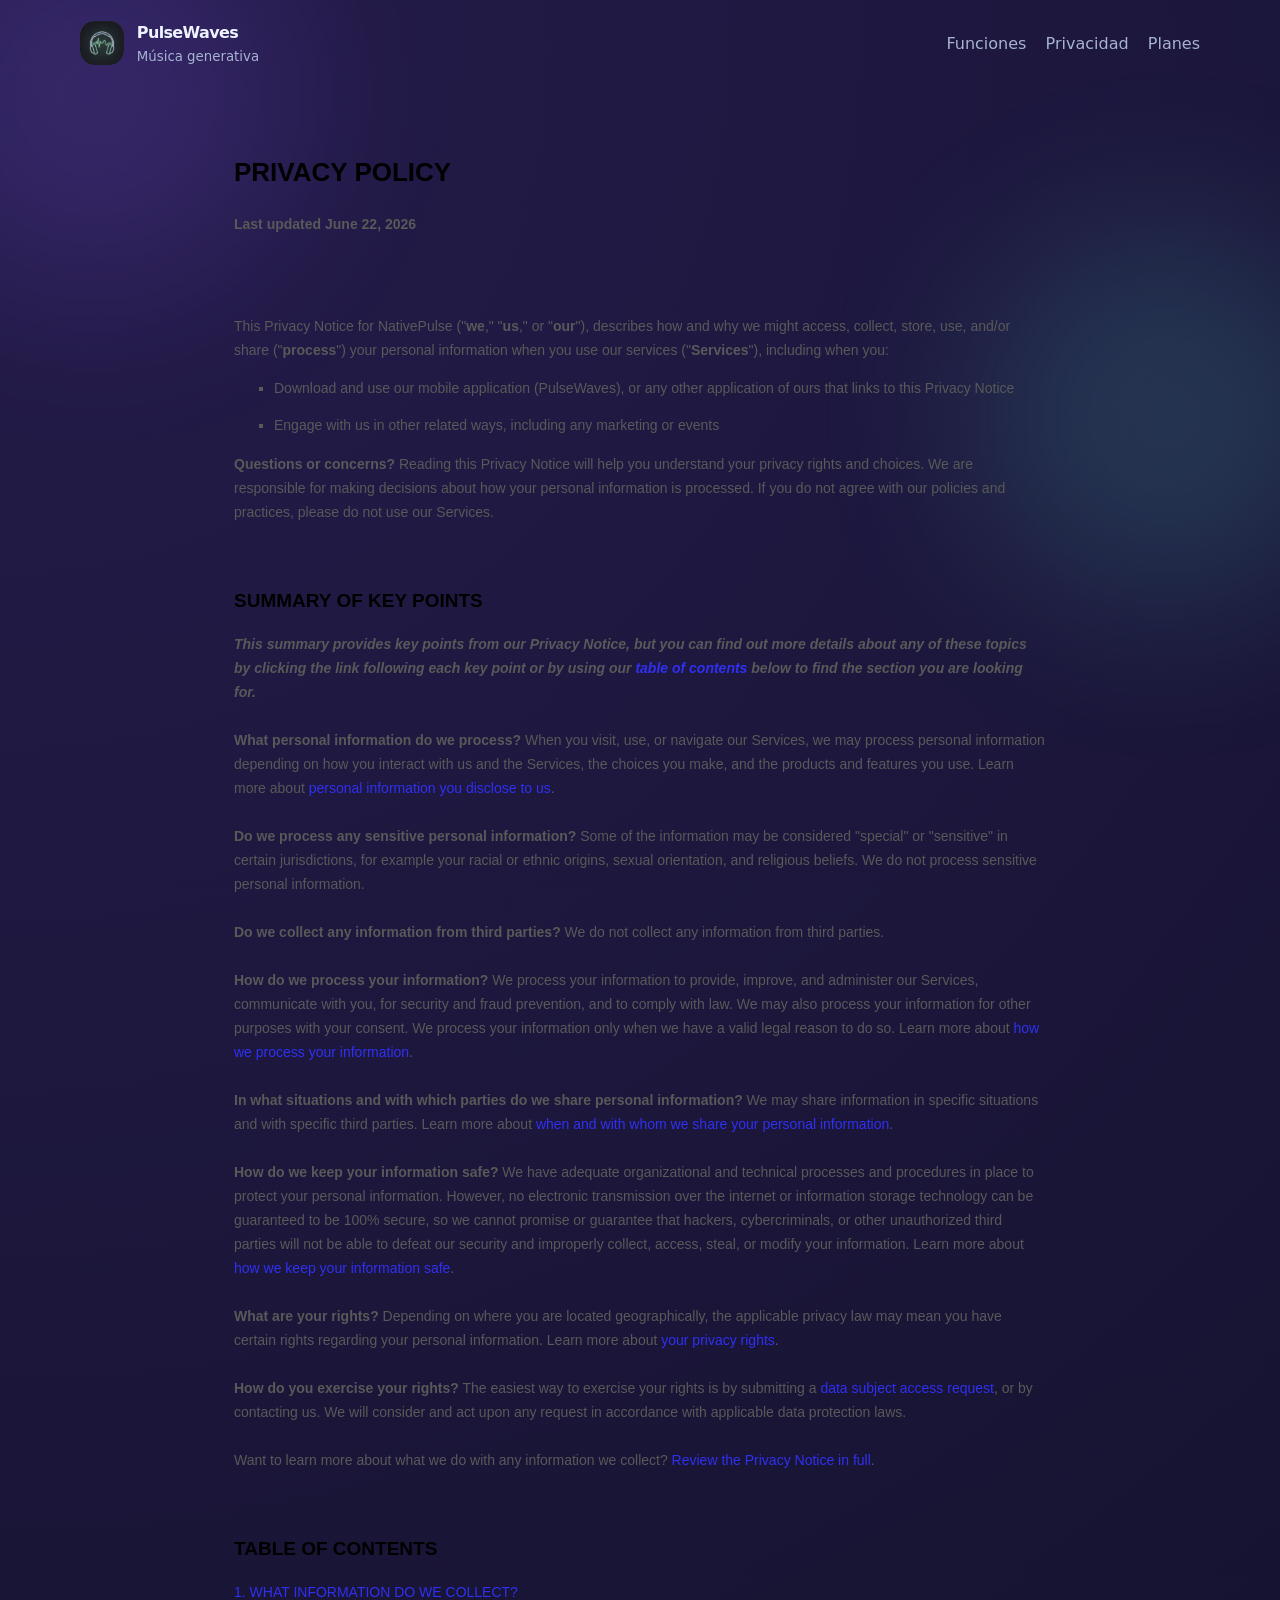
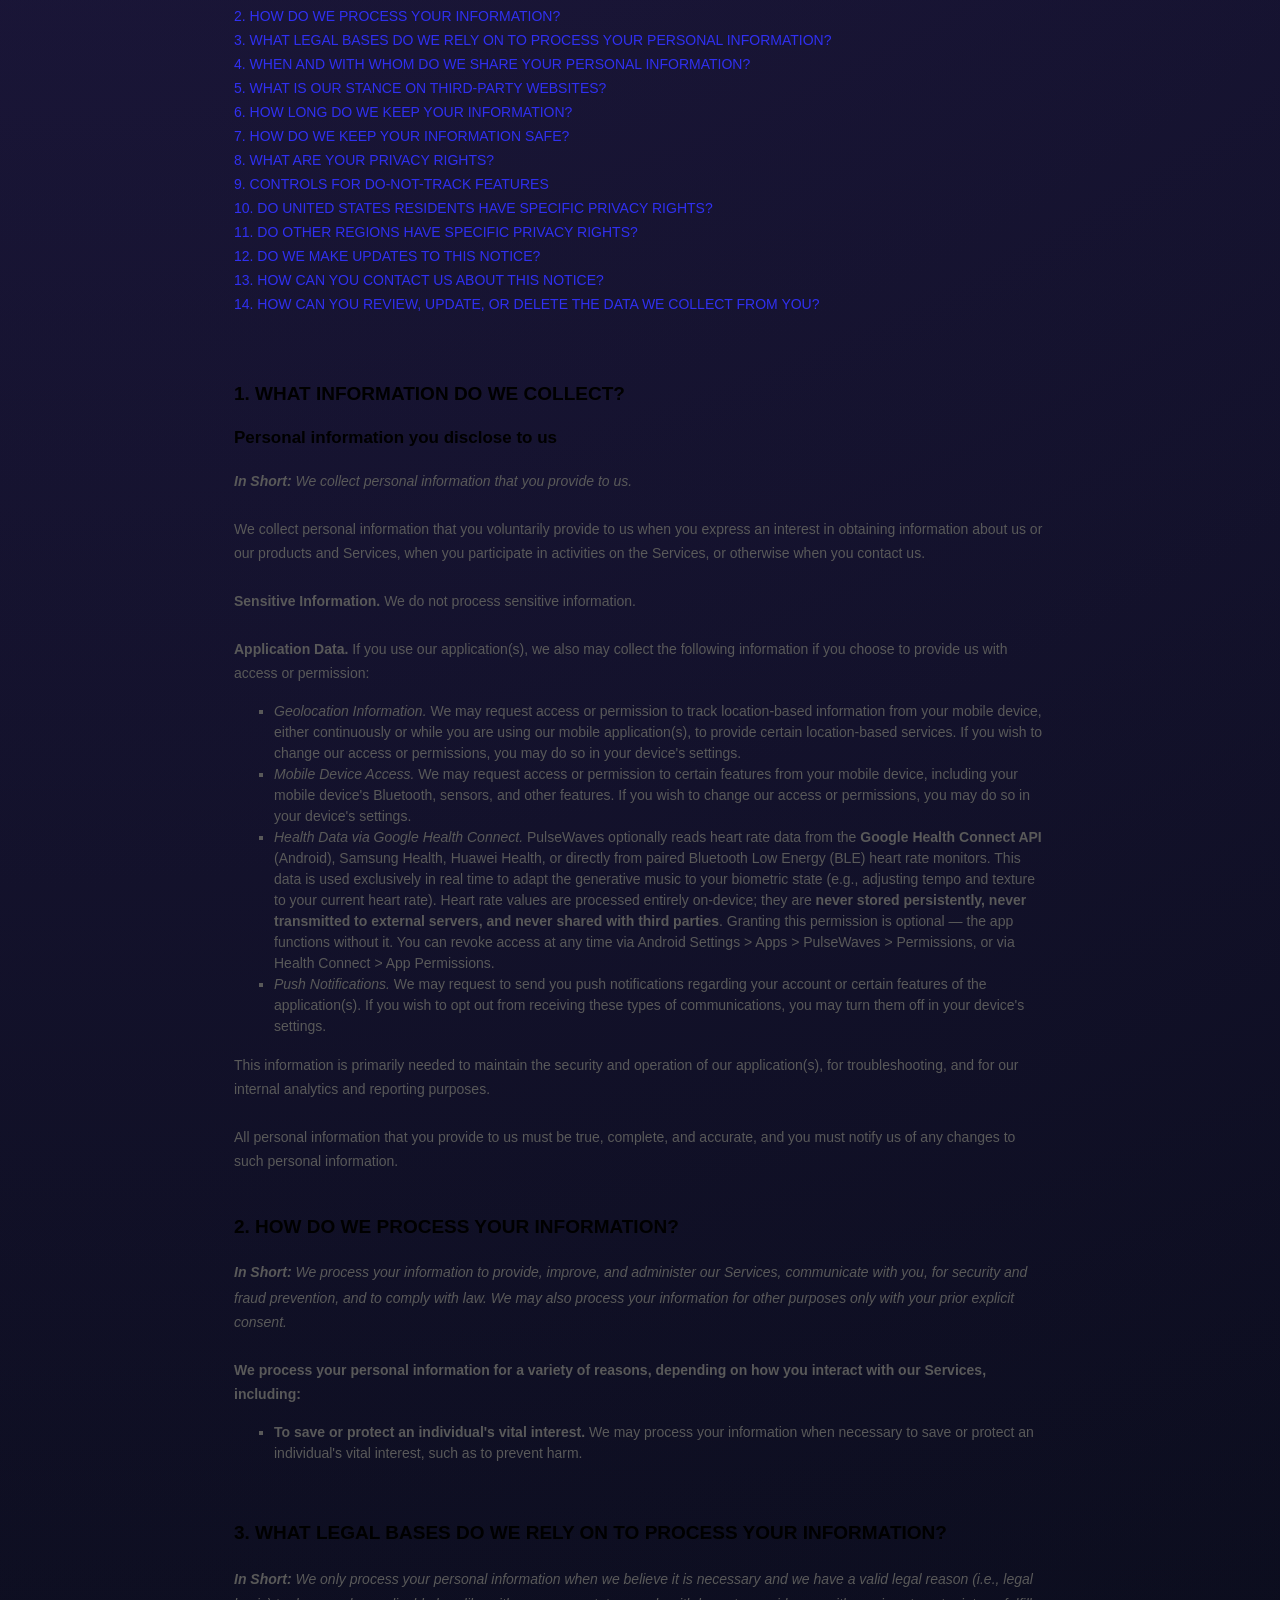
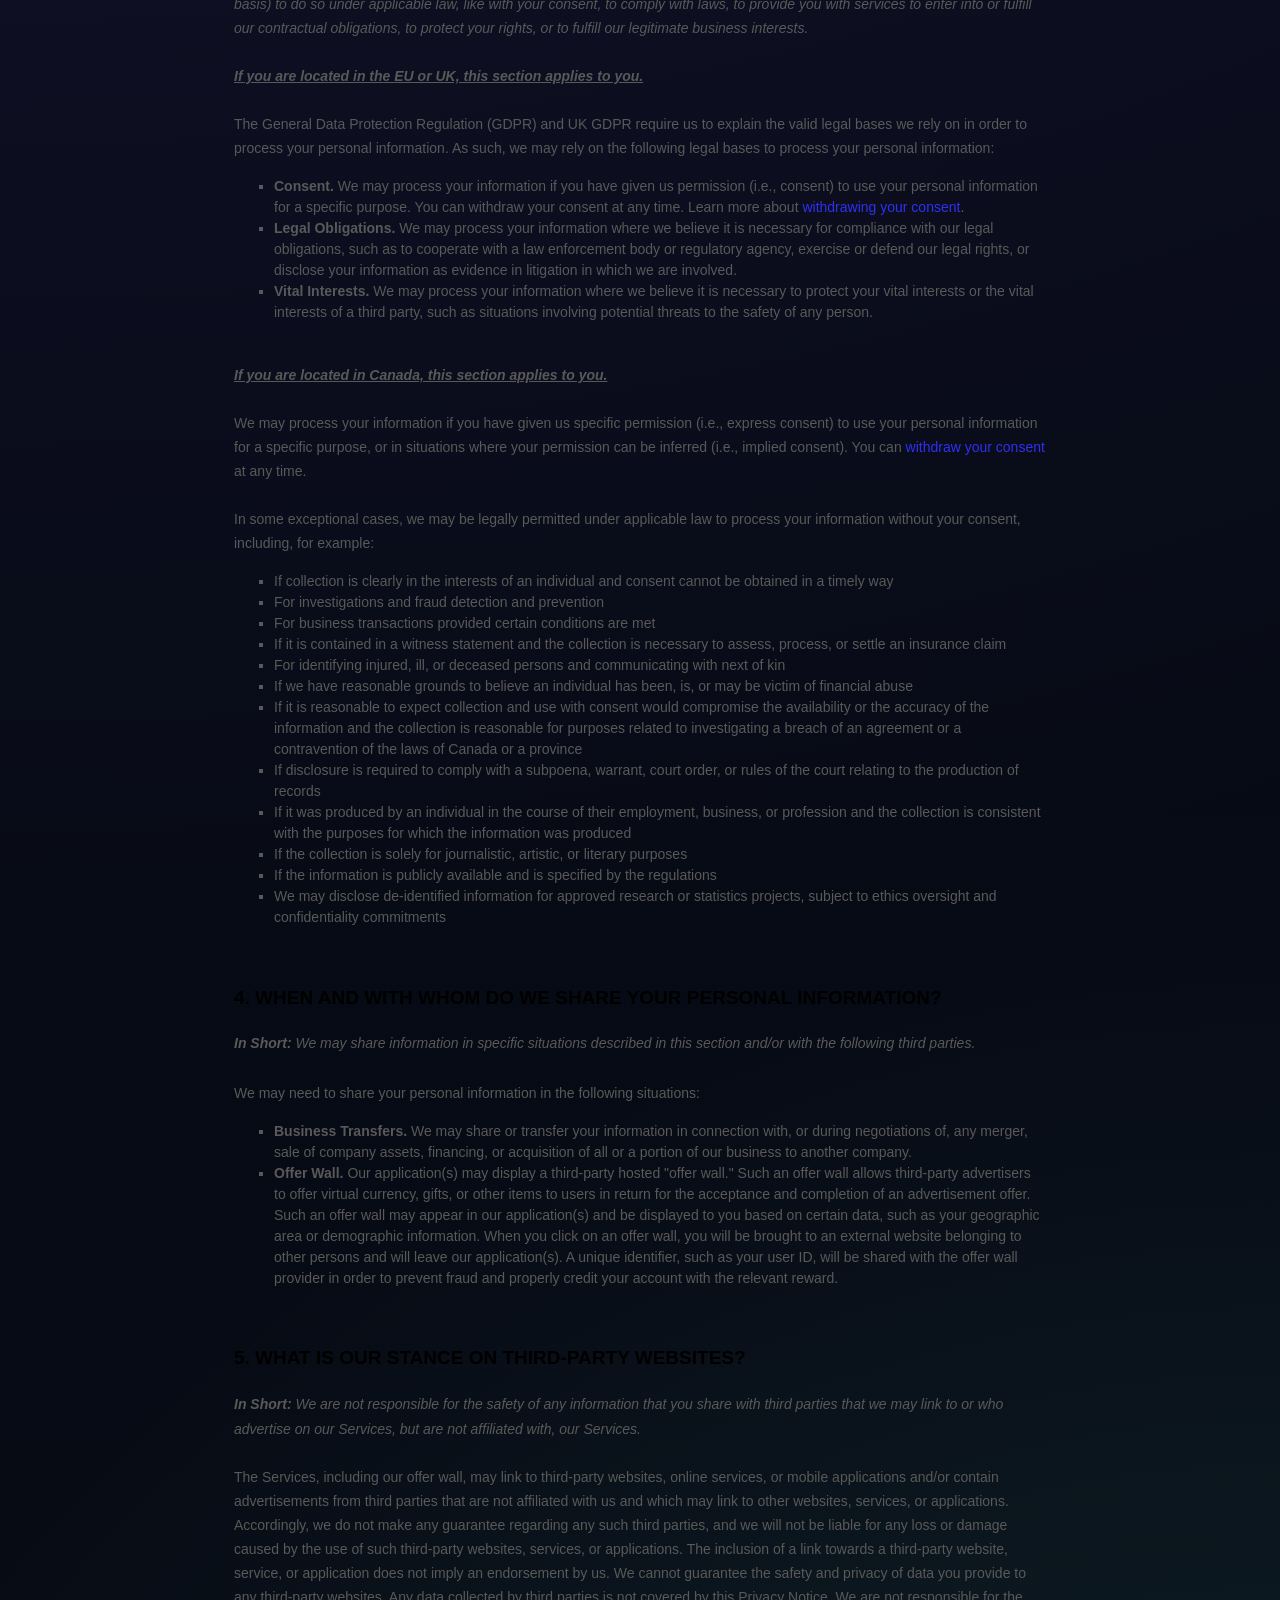
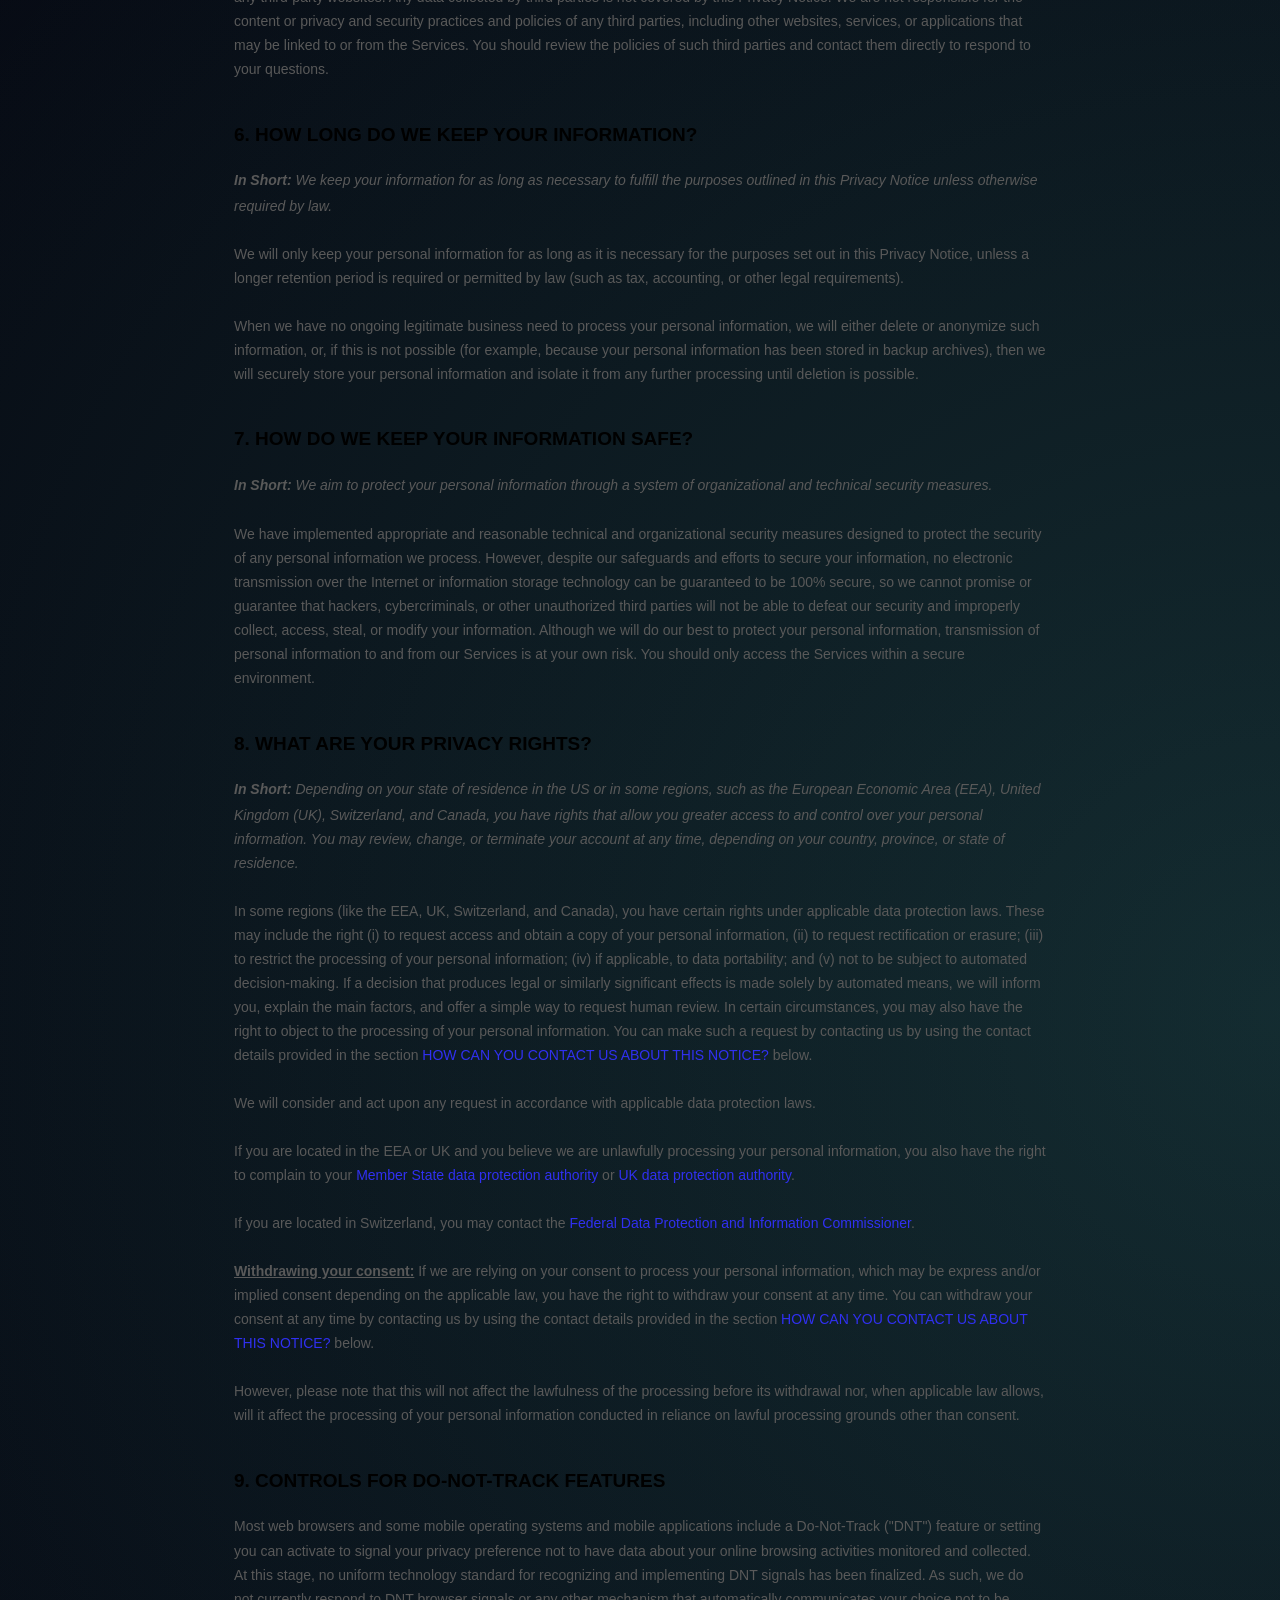
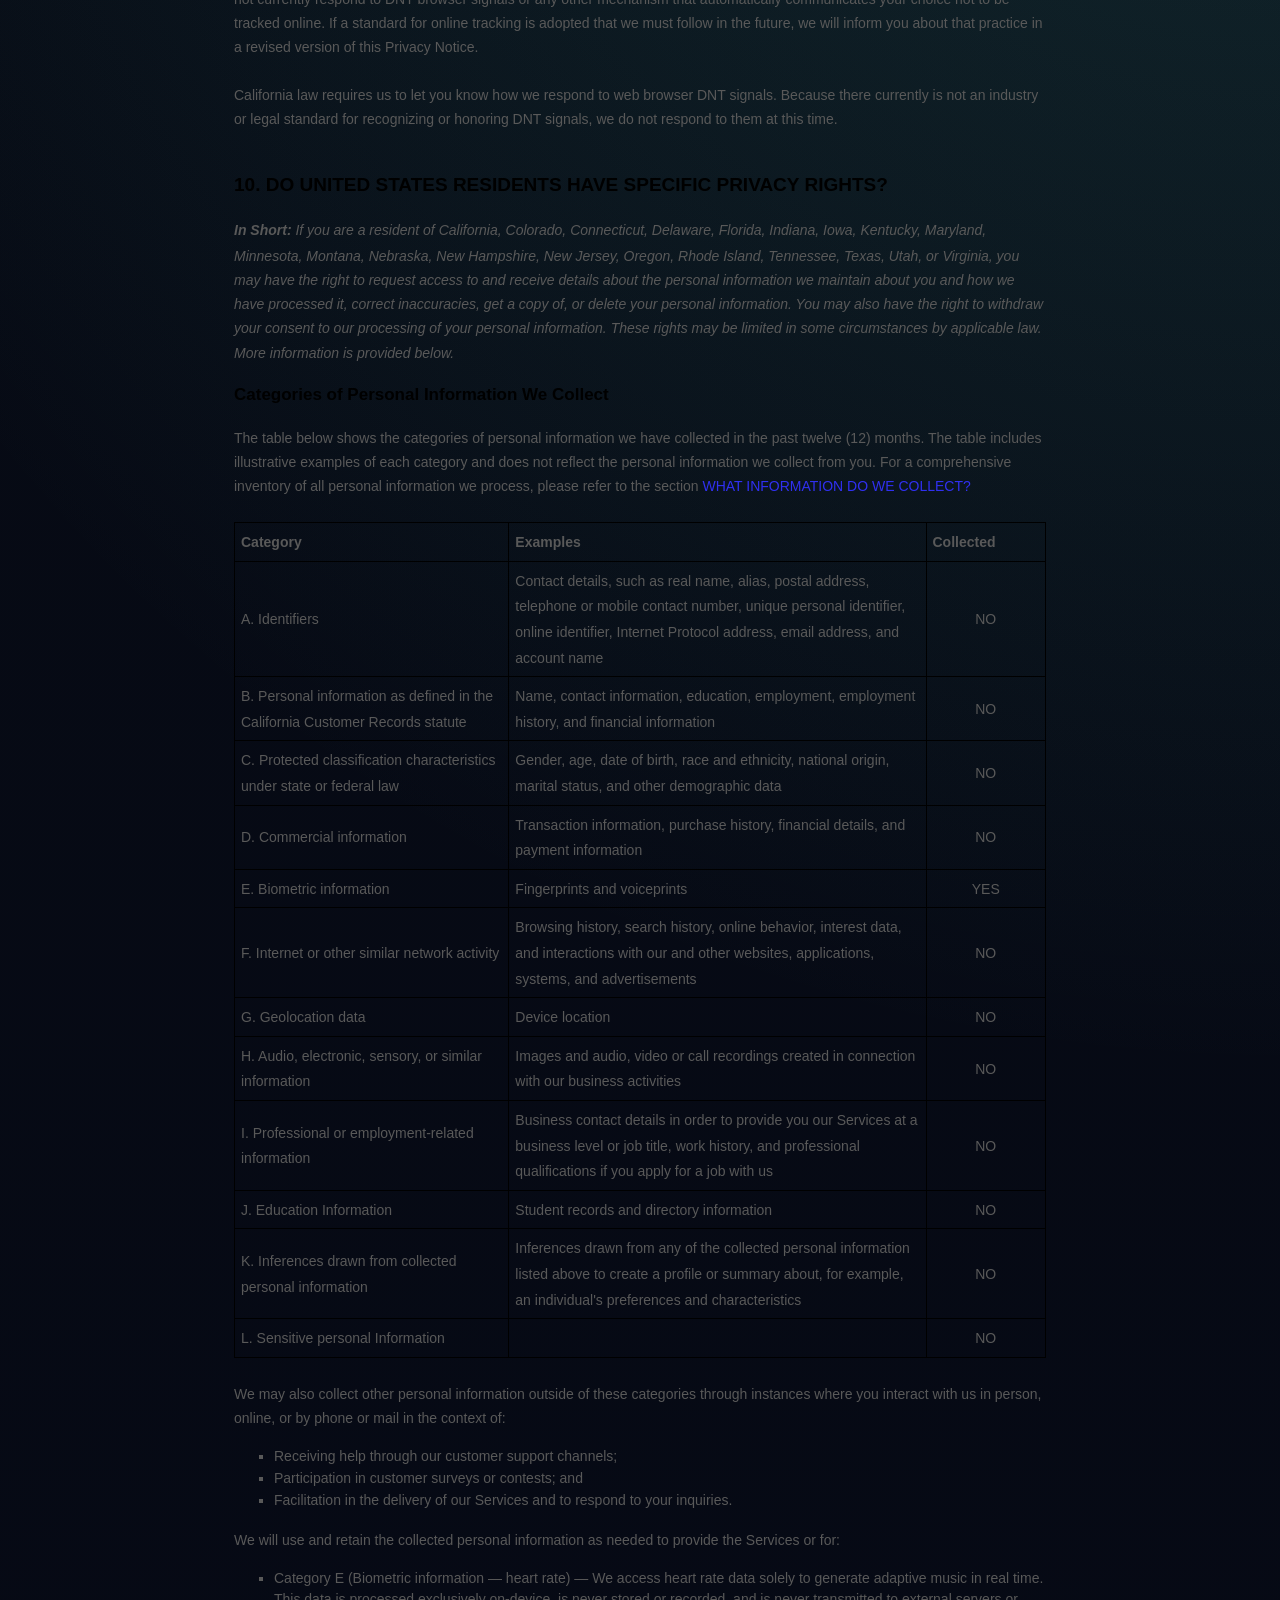
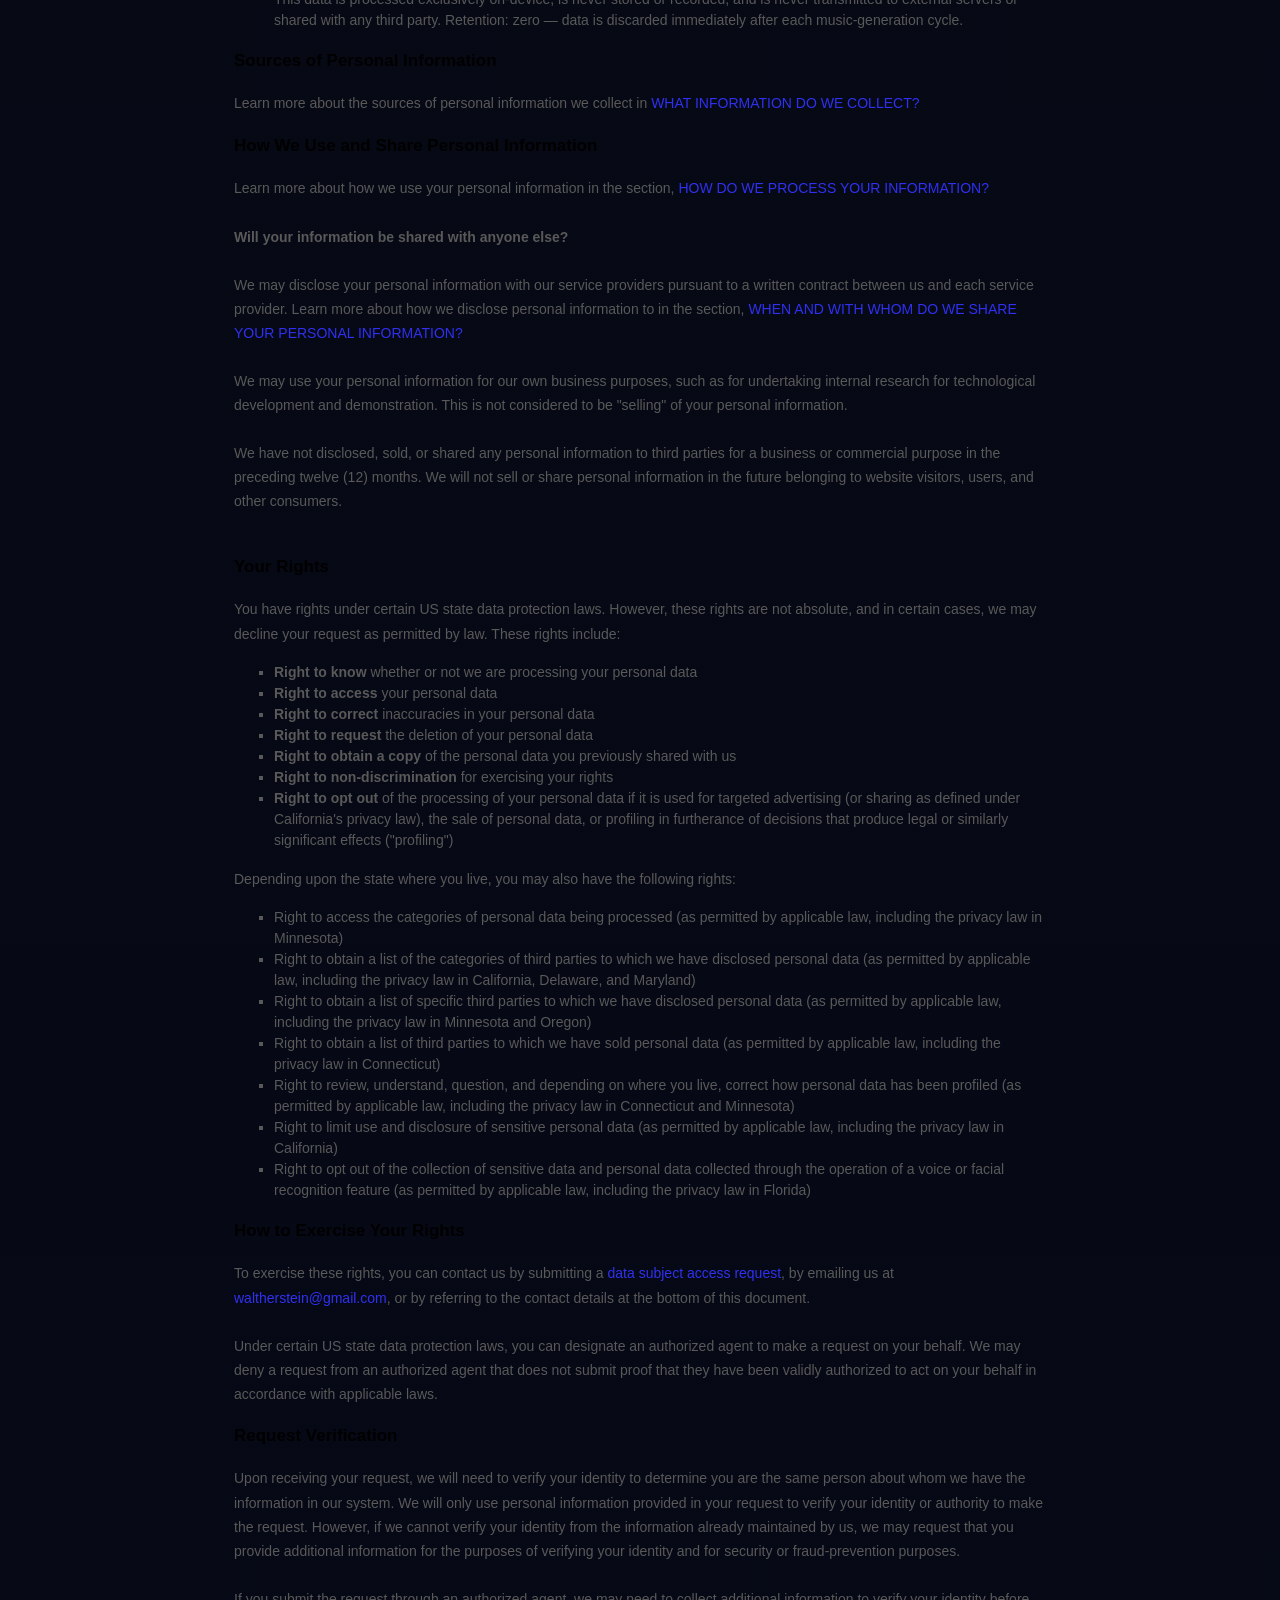
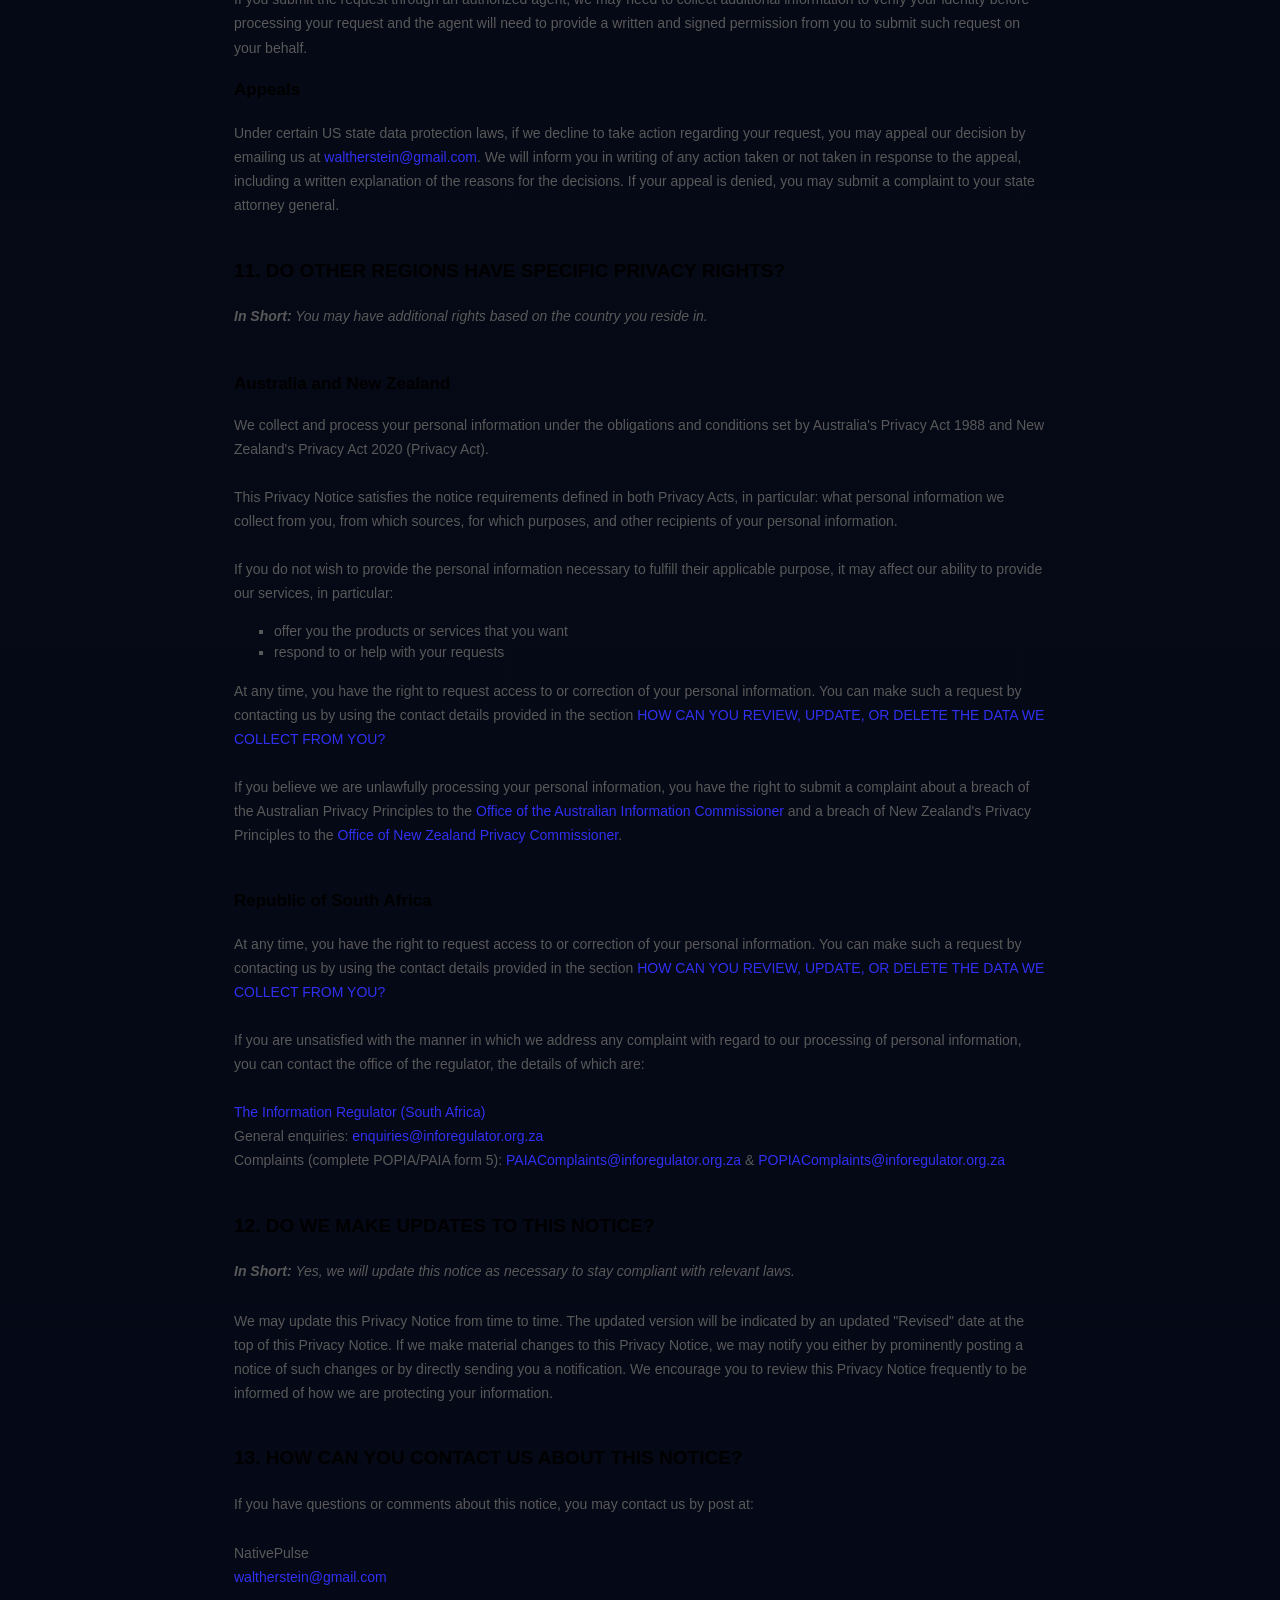
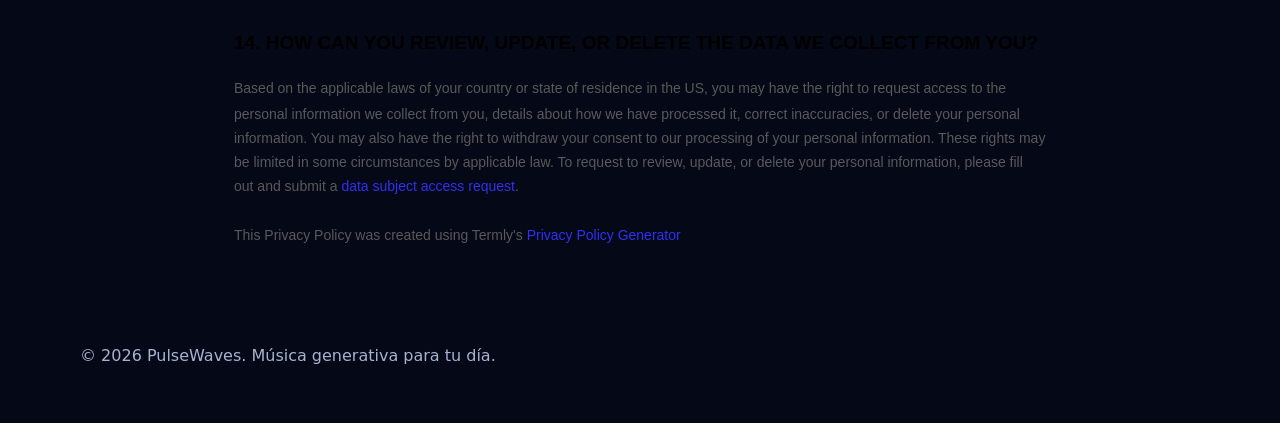
==== commit 835e2289: "docs(privacy): añadir sección explícita de Google Health Connect - Añadir mención explícita de Googl" ====
--- a/privacy-policy.html
+++ b/privacy-policy.html
@@ -5,7 +5,7 @@
   <meta name="viewport" content="width=device-width, initial-scale=1">
   <meta name="description" content="PulseWaves Privacy Policy">
   <meta name="theme-color" content="#0b1020">
-  <title>Privacy Policy — PulseWaves</title>
+  <title>Privacy Policy — PulseWaves: Biometric Music</title>
   <link rel="stylesheet" href="./styles.css">
   <style>
     .privacy-wrapper {
@@ -89,9 +89,9 @@
     <div class="privacy-wrapper">
       <div data-custom-class="body">
         <div><strong><span style="font-size: 26px;"><span data-custom-class="title"><h1>PRIVACY POLICY</h1></span></span></strong></div>
-        <div><span style="color: rgb(127, 127, 127);"><strong><span style="font-size: 15px;"><span data-custom-class="subtitle">Last updated <bdt class="question">May 31, 2026</bdt></span></span></strong></span></div>
+        <div><span style="color: rgb(127, 127, 127);"><strong><span style="font-size: 15px;"><span data-custom-class="subtitle">Last updated <bdt class="question">June 22, 2026</bdt></span></span></strong></span></div>
         <div><br></div><div><br></div><div><br></div>
-        <div style="line-height: 1.5;"><span style="color: rgb(127, 127, 127);"><span style="color: rgb(89, 89, 89); font-size: 15px;"><span data-custom-class="body_text">This Privacy Notice for <bdt class="question noTranslate">__________</bdt> (<bdt class="block-component"></bdt>"<strong>we</strong>," "<strong>us</strong>," or "<strong>our</strong>"<bdt class="statement-end-if-in-editor"></bdt></span><span data-custom-class="body_text">), describes how and why we might access, collect, store, use, and/or share ("<strong>process</strong>") your personal information when you use our services ("<strong>Services</strong>"), including when you:</span></span></span></div>
+        <div style="line-height: 1.5;"><span style="color: rgb(127, 127, 127);"><span style="color: rgb(89, 89, 89); font-size: 15px;"><span data-custom-class="body_text">This Privacy Notice for <bdt class="question noTranslate">NativePulse</bdt> (<bdt class="block-component"></bdt>"<strong>we</strong>," "<strong>us</strong>," or "<strong>our</strong>"<bdt class="statement-end-if-in-editor"></bdt></span><span data-custom-class="body_text">), describes how and why we might access, collect, store, use, and/or share ("<strong>process</strong>") your personal information when you use our services ("<strong>Services</strong>"), including when you:</span></span></span></div>
         <ul><li data-custom-class="body_text" style="line-height: 1.5;"><span style="font-size: 15px; color: rgb(89, 89, 89);"><span data-custom-class="body_text">Download and use our mobile application (<bdt class="question noTranslate">PulseWaves)</bdt>, or any other application of ours that links to this Privacy Notice</span></span></li></ul>
         <ul><li data-custom-class="body_text" style="line-height: 1.5;"><span style="font-size: 15px; color: rgb(89, 89, 89);"><span data-custom-class="body_text">Engage with us in other related ways, including any marketing or events</span></span></li></ul>
         <div style="line-height: 1.5;"><span style="font-size: 15px;"><span style="color: rgb(127, 127, 127);"><span data-custom-class="body_text"><strong>Questions or concerns? </strong>Reading this Privacy Notice will help you understand your privacy rights and choices. We are responsible for making decisions about how your personal information is processed. If you do not agree with our policies and practices, please do not use our Services.</span></span></span></div>
@@ -145,7 +145,8 @@
         <div style="line-height: 1.5;"><span data-custom-class="body_text"><span style="font-size: 15px;"><strong>Application Data.</strong> If you use our application(s), we also may collect the following information if you choose to provide us with access or permission:</span></span></div>
         <ul>
           <li data-custom-class="body_text" style="line-height: 1.5;"><span data-custom-class="body_text"><span style="font-size: 15px;"><em>Geolocation Information.</em> We may request access or permission to track location-based information from your mobile device, either continuously or while you are using our mobile application(s), to provide certain location-based services. If you wish to change our access or permissions, you may do so in your device's settings.</span></span></li>
-          <li data-custom-class="body_text" style="line-height: 1.5;"><span style="font-size: 15px;"><span data-custom-class="body_text"><em>Mobile Device Access.</em> We may request access or permission to certain features from your mobile device, including your mobile device's bluetooth, sensors, and other features. If you wish to change our access or permissions, you may do so in your device's settings.</span></span></li>
+          <li data-custom-class="body_text" style="line-height: 1.5;"><span style="font-size: 15px;"><span data-custom-class="body_text"><em>Mobile Device Access.</em> We may request access or permission to certain features from your mobile device, including your mobile device's Bluetooth, sensors, and other features. If you wish to change our access or permissions, you may do so in your device's settings.</span></span></li>
+          <li data-custom-class="body_text" style="line-height: 1.5;"><span style="font-size: 15px;"><span data-custom-class="body_text"><em>Health Data via Google Health Connect.</em> PulseWaves optionally reads heart rate data from the <strong>Google Health Connect API</strong> (Android), Samsung Health, Huawei Health, or directly from paired Bluetooth Low Energy (BLE) heart rate monitors. This data is used exclusively in real time to adapt the generative music to your biometric state (e.g., adjusting tempo and texture to your current heart rate). Heart rate values are processed entirely on-device; they are <strong>never stored persistently, never transmitted to external servers, and never shared with third parties</strong>. Granting this permission is optional — the app functions without it. You can revoke access at any time via Android Settings &gt; Apps &gt; PulseWaves &gt; Permissions, or via Health Connect &gt; App Permissions.</span></span></li>
           <li data-custom-class="body_text" style="line-height: 1.5;"><span style="font-size: 15px;"><span data-custom-class="body_text"><em>Push Notifications.</em> We may request to send you push notifications regarding your account or certain features of the application(s). If you wish to opt out from receiving these types of communications, you may turn them off in your device's settings.</span></span></li>
         </ul>
         <div style="line-height: 1.5;"><span style="font-size: 15px;"><span data-custom-class="body_text">This information is primarily needed to maintain the security and operation of our application(s), for troubleshooting, and for our internal analytics and reporting purposes.</span></span></div>
@@ -284,7 +285,7 @@
         </ul>
         <div style="line-height: 1.5;"><span data-custom-class="body_text">We will use and retain the collected personal information as needed to provide the Services or for:</span></div>
         <ul>
-          <li data-custom-class="body_text" style="line-height: 1.5;"><span data-custom-class="body_text">Category E - We only get information about Health to produce music, we don't store this information on any place</span></li>
+          <li data-custom-class="body_text" style="line-height: 1.5;"><span data-custom-class="body_text">Category E (Biometric information — heart rate) — We access heart rate data solely to generate adaptive music in real time. This data is processed exclusively on-device, is never stored or recorded, and is never transmitted to external servers or shared with any third party. Retention: zero — data is discarded immediately after each music-generation cycle.</span></li>
         </ul>
         <div style="line-height: 1.5;"><strong><span style="font-size: 15px;"><span data-custom-class="heading_2"><h3>Sources of Personal Information</h3></span></span></strong>
         <span style="font-size: 15px;"><span data-custom-class="body_text">Learn more about the sources of personal information we collect in </span></span><a data-custom-class="link" href="#infocollect"><span style="color: rgb(0, 58, 250); font-size: 15px;">WHAT INFORMATION DO WE COLLECT?</span></a></div>
@@ -325,7 +326,7 @@
         <div style="line-height: 1.5;"><span style="font-size: 15px;"><span data-custom-class="body_text">Under certain US state data protection laws, you can designate an authorized agent to make a request on your behalf. We may deny a request from an authorized agent that does not submit proof that they have been validly authorized to act on your behalf in accordance with applicable laws.</span> <br><strong><span data-custom-class="heading_2"><h3>Request Verification</h3></span></strong><span data-custom-class="body_text">Upon receiving your request, we will need to verify your identity to determine you are the same person about whom we have the information in our system. We will only use personal information provided in your request to verify your identity or authority to make the request. However, if we cannot verify your identity from the information already maintained by us, we may request that you provide additional information for the purposes of verifying your identity and for security or fraud-prevention purposes.</span></span></div>
         <div style="line-height: 1.5;"><br></div>
         <div style="line-height: 1.5;"><span style="font-size: 15px;"><span data-custom-class="body_text">If you submit the request through an authorized agent, we may need to collect additional information to verify your identity before processing your request and the agent will need to provide a written and signed permission from you to submit such request on your behalf.</span></span>
-        <span style="font-size: 15px;"><span data-custom-class="heading_2"><strong><h3>Appeals</h3></strong></span><span data-custom-class="body_text">Under certain US state data protection laws, if we decline to take action regarding your request, you may appeal our decision by emailing us at <bdt class="question noTranslate">__________</bdt>. We will inform you in writing of any action taken or not taken in response to the appeal, including a written explanation of the reasons for the decisions. If your appeal is denied, you may submit a complaint to your state attorney general.</span></span></div>
+        <span style="font-size: 15px;"><span data-custom-class="heading_2"><strong><h3>Appeals</h3></strong></span><span data-custom-class="body_text">Under certain US state data protection laws, if we decline to take action regarding your request, you may appeal our decision by emailing us at <a data-custom-class="link" href="mailto:waltherstein@gmail.com">waltherstein@gmail.com</a>. We will inform you in writing of any action taken or not taken in response to the appeal, including a written explanation of the reasons for the decisions. If your appeal is denied, you may submit a complaint to your state attorney general.</span></span></div>
         <div style="line-height: 1.5;"><br></div>
 
         <div id="otherlaws" style="line-height: 1.5;"><strong><span data-custom-class="heading_1"><h2>11. DO OTHER REGIONS HAVE SPECIFIC PRIVACY RIGHTS?</h2></span></strong>
@@ -363,8 +364,8 @@
         <div id="contact" style="line-height: 1.5;"><strong><span data-custom-class="heading_1"><h2>13. HOW CAN YOU CONTACT US ABOUT THIS NOTICE?</h2></span></strong>
         <span style="font-size: 15px; color: rgb(89, 89, 89);"><span data-custom-class="body_text">If you have questions or comments about this notice, you may contact us by post at:</span></span></div>
         <div style="line-height: 1.5;"><br></div>
-        <div style="line-height: 1.5;"><span style="font-size: 15px; color: rgb(89, 89, 89);"><span data-custom-class="body_text"><bdt class="question noTranslate">__________</bdt></span></span></div>
-        <div style="line-height: 1.5;"><span style="font-size: 15px;"><span data-custom-class="body_text"><bdt class="question">__________</bdt></span></span></div>
+        <div style="line-height: 1.5;"><span style="font-size: 15px; color: rgb(89, 89, 89);"><span data-custom-class="body_text">NativePulse</span></span></div>
+        <div style="line-height: 1.5;"><span style="font-size: 15px;"><span data-custom-class="body_text"><a data-custom-class="link" href="mailto:waltherstein@gmail.com">waltherstein@gmail.com</a></span></span></div>
         <div style="line-height: 1.5;"><br></div>
 
         <div id="request" style="line-height: 1.5;"><strong><span data-custom-class="heading_1"><h2>14. HOW CAN YOU REVIEW, UPDATE, OR DELETE THE DATA WE COLLECT FROM YOU?</h2></span></strong>
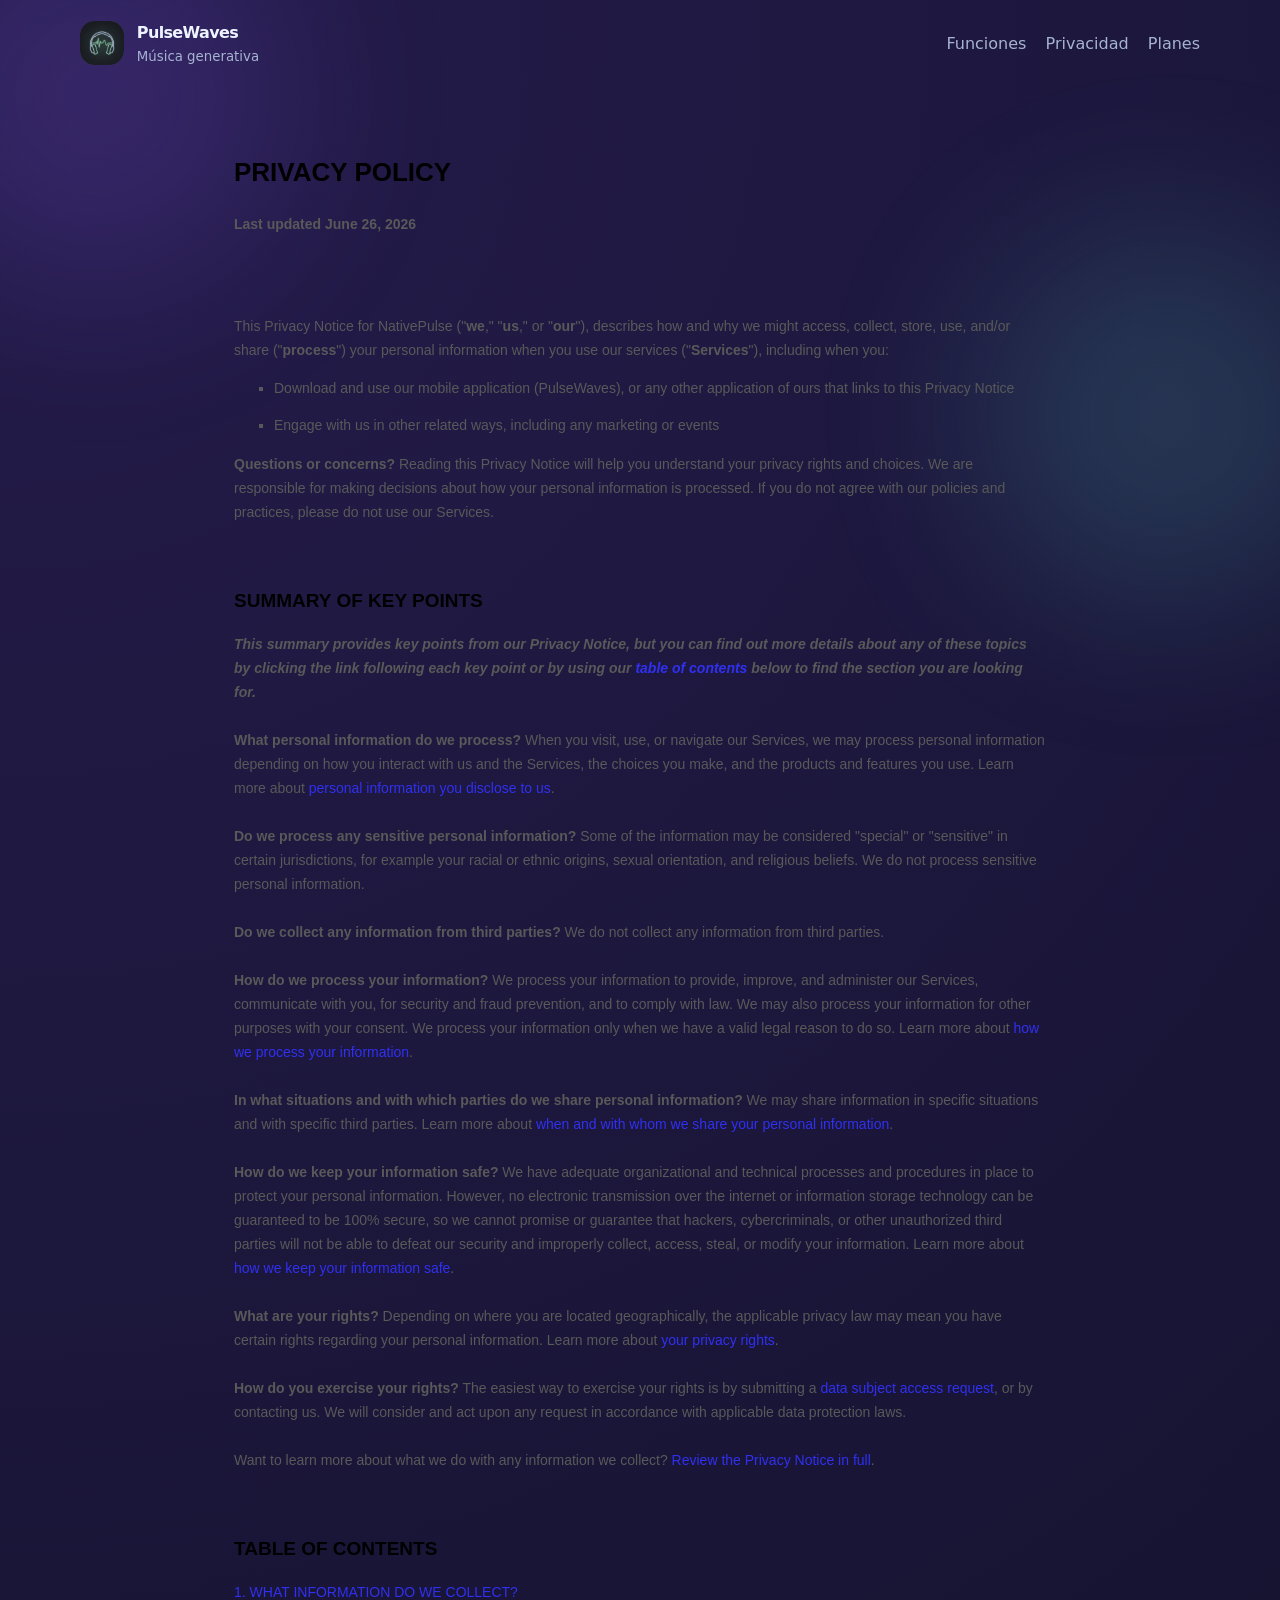
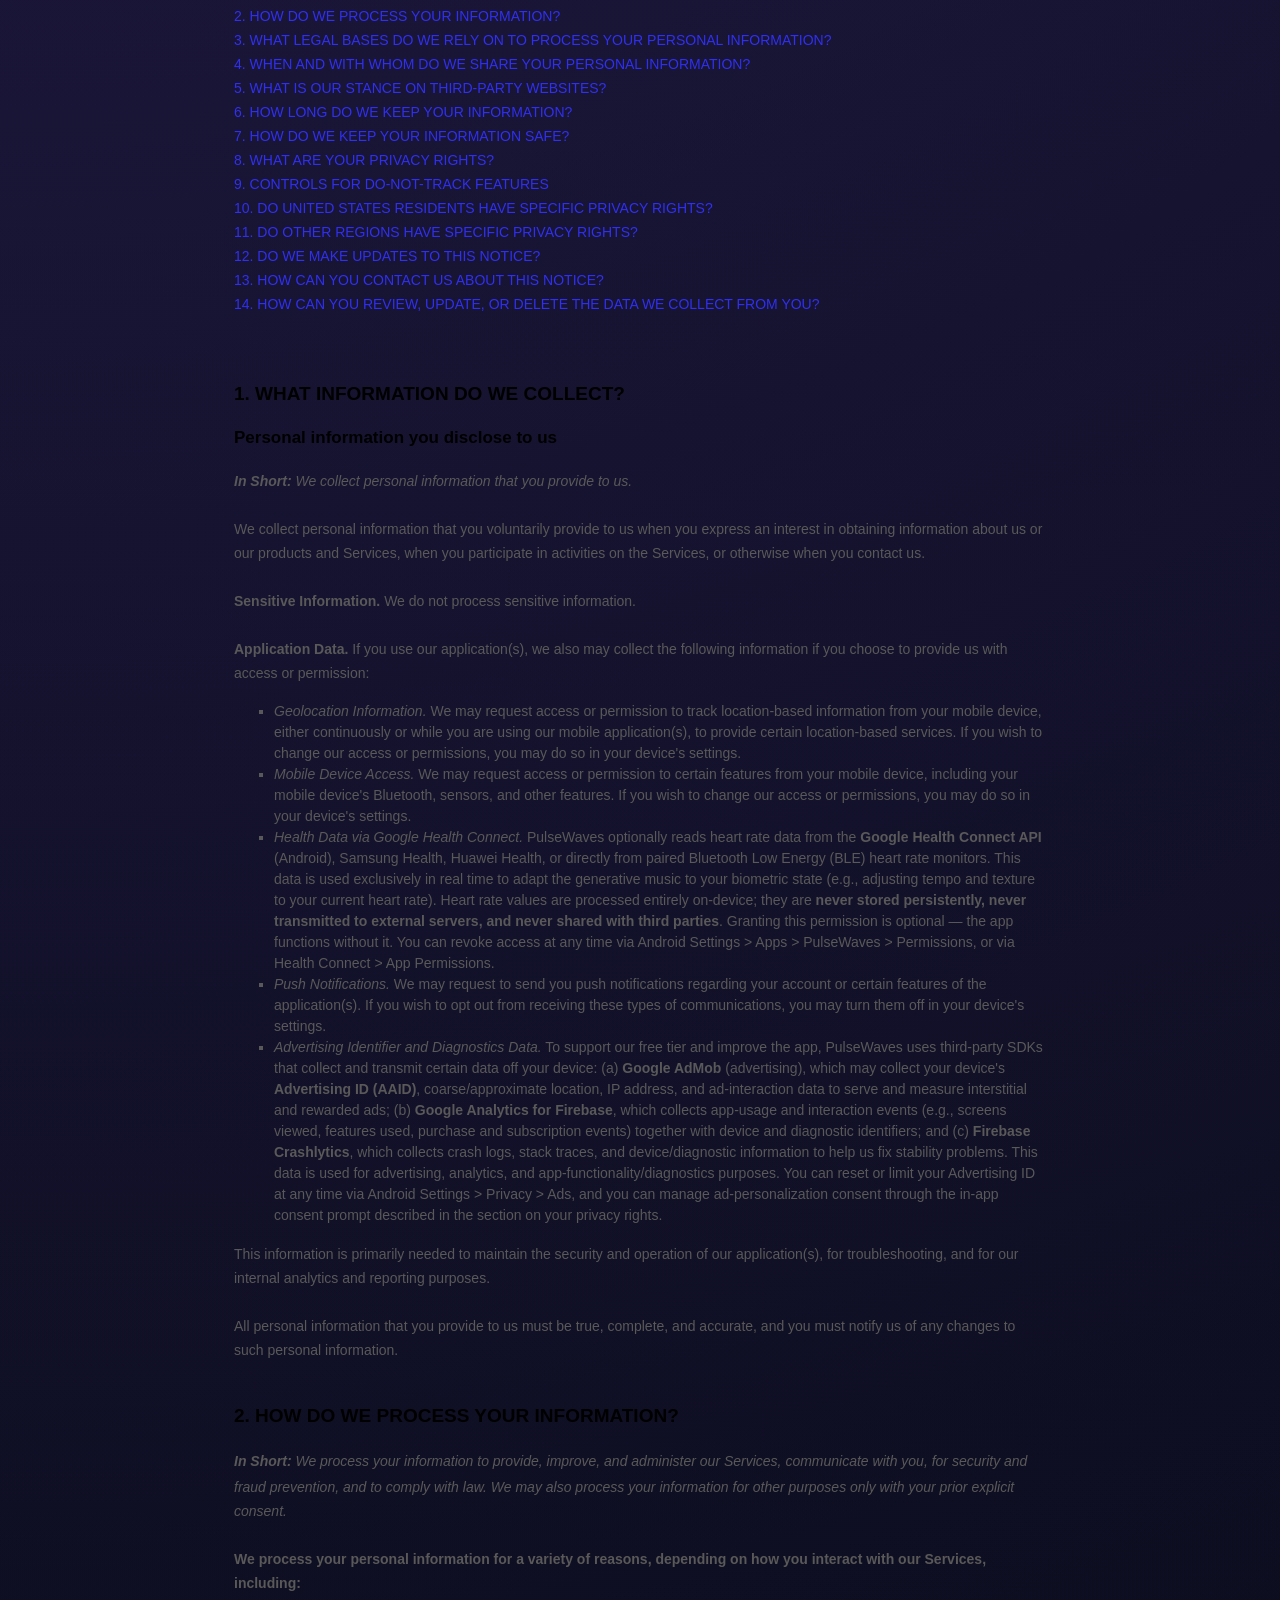
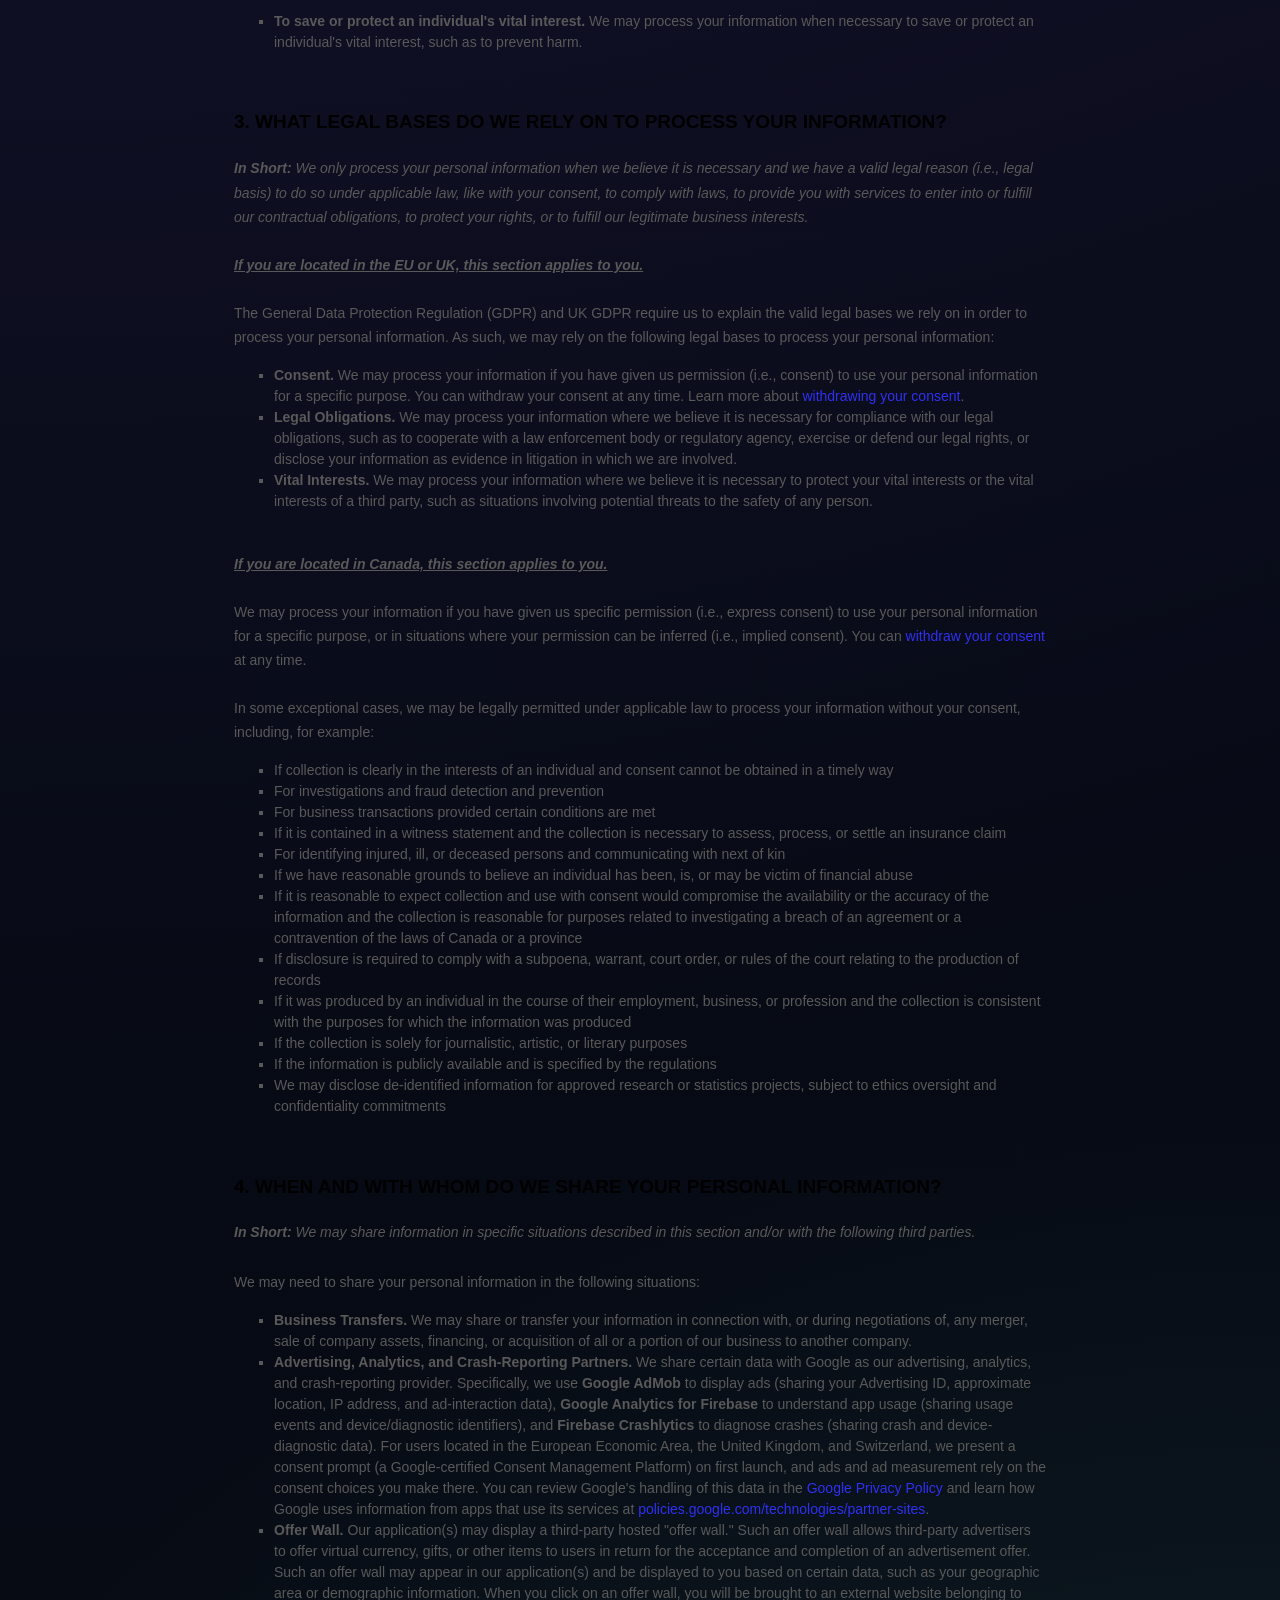
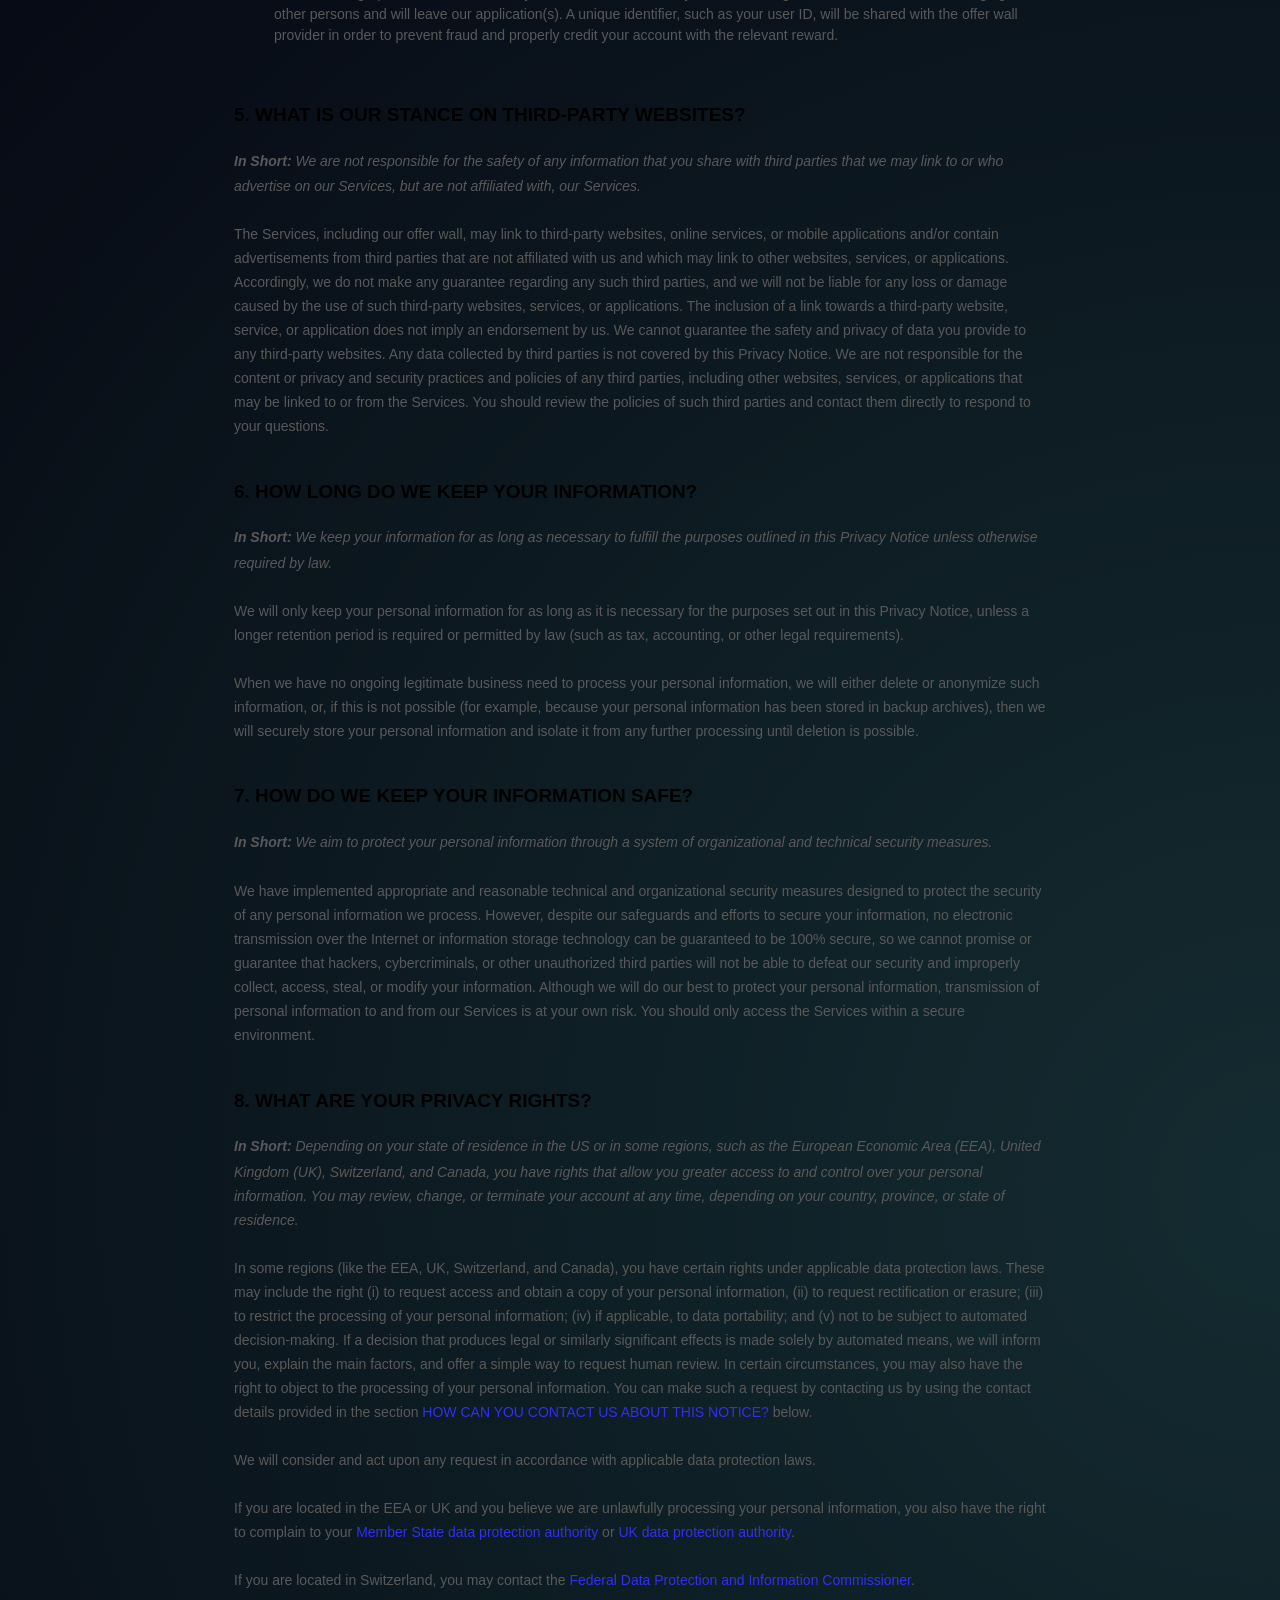
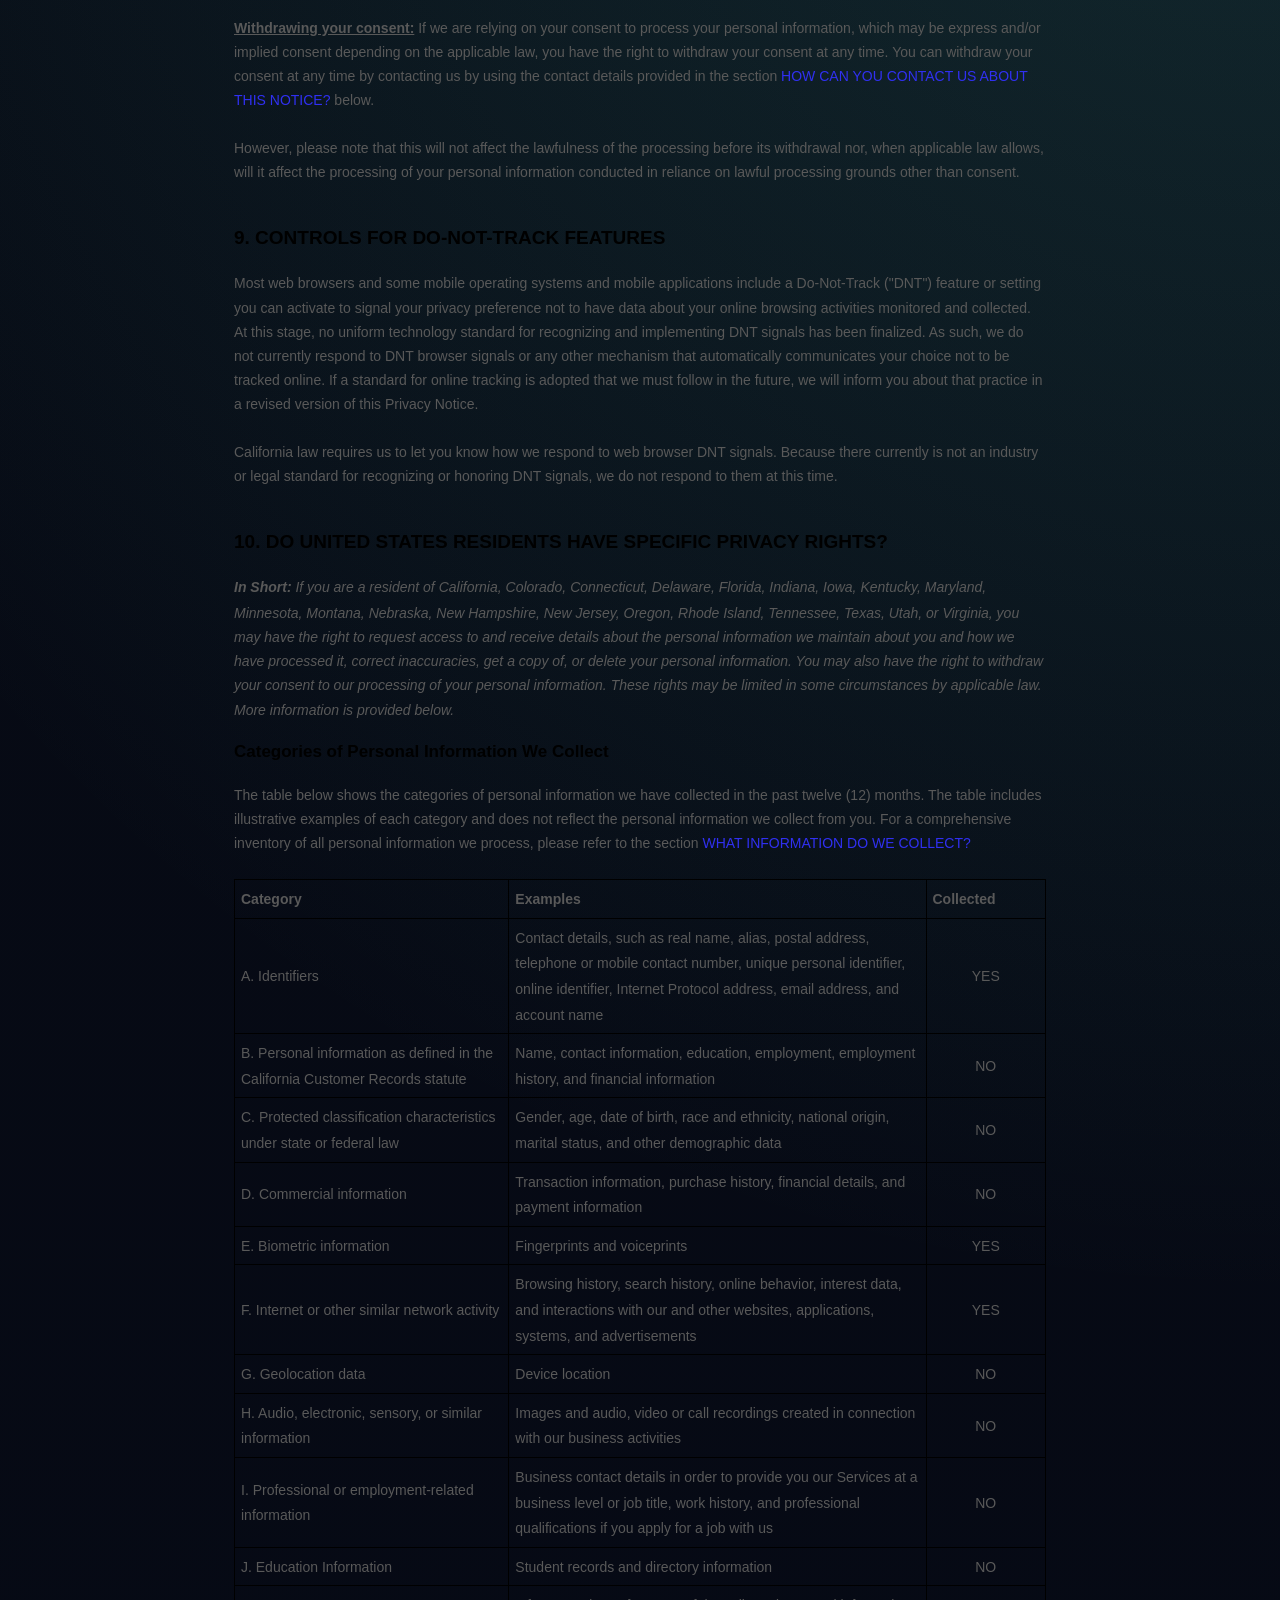
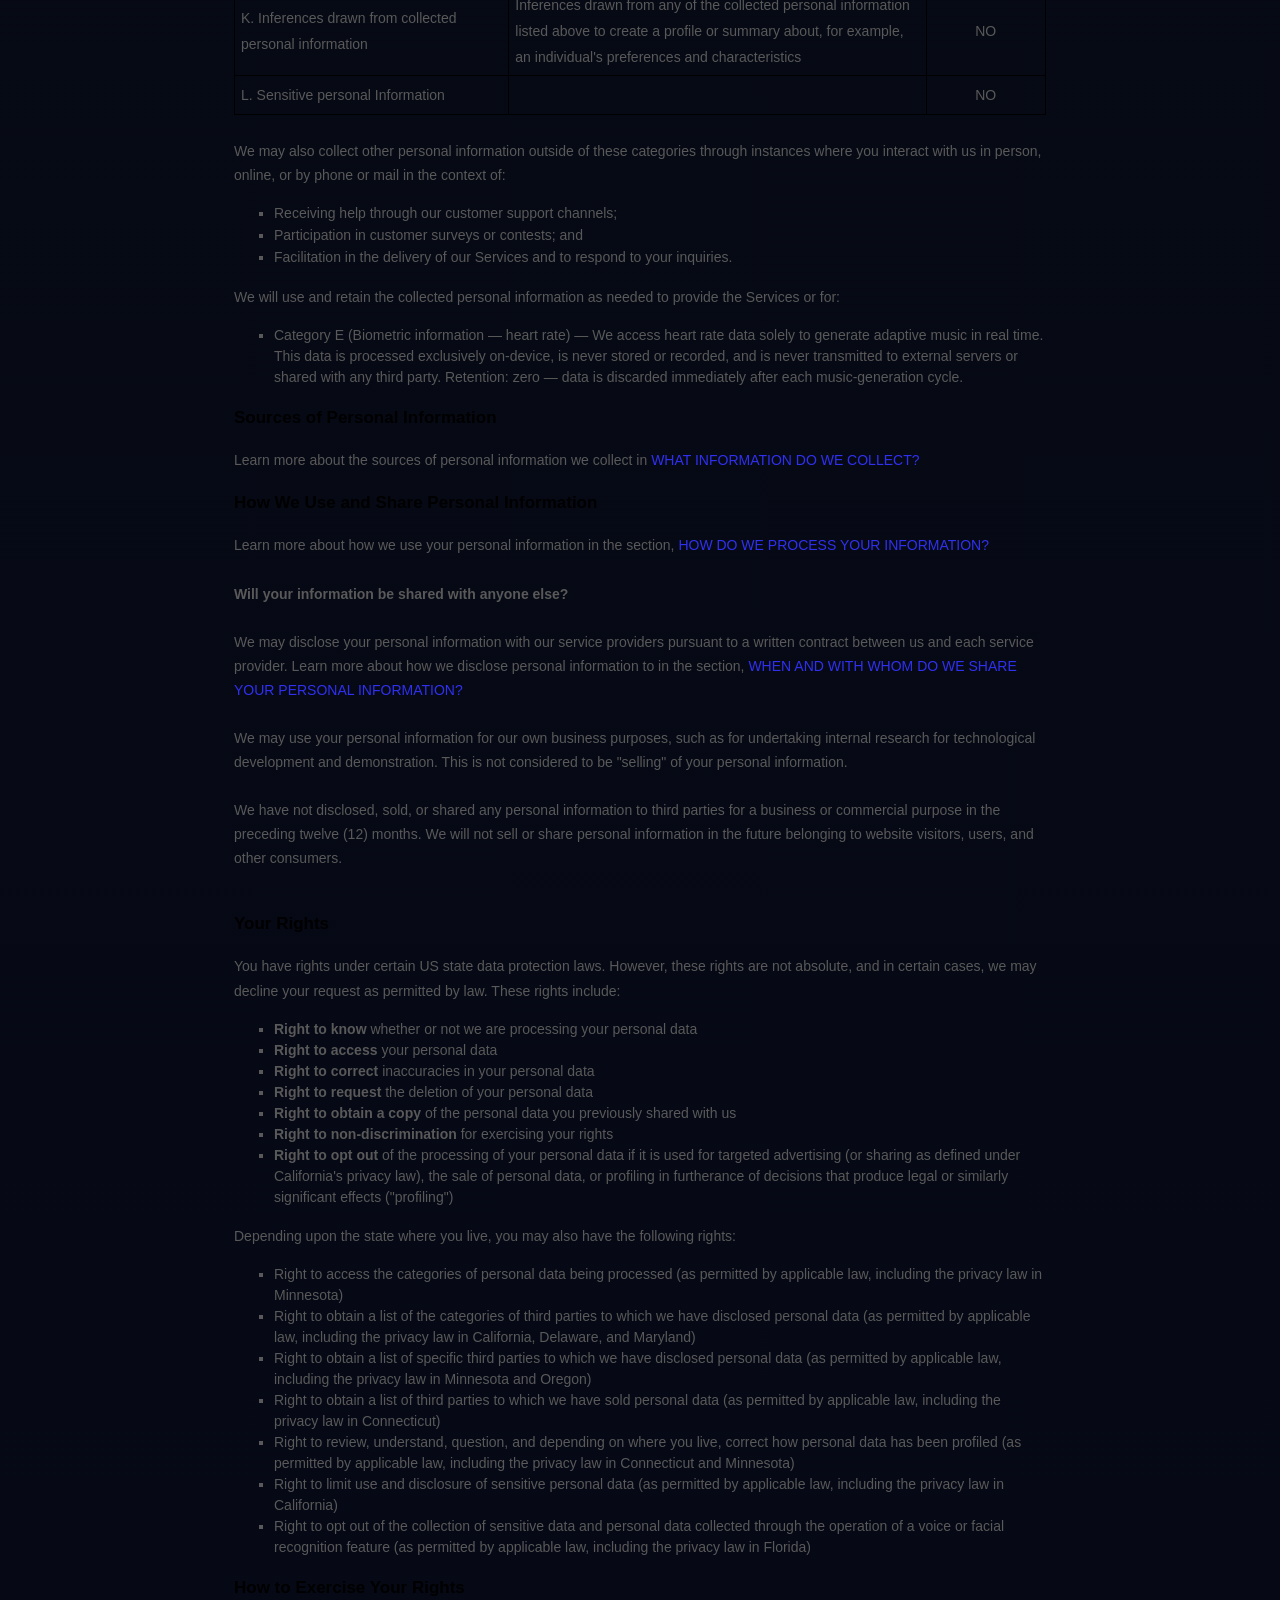
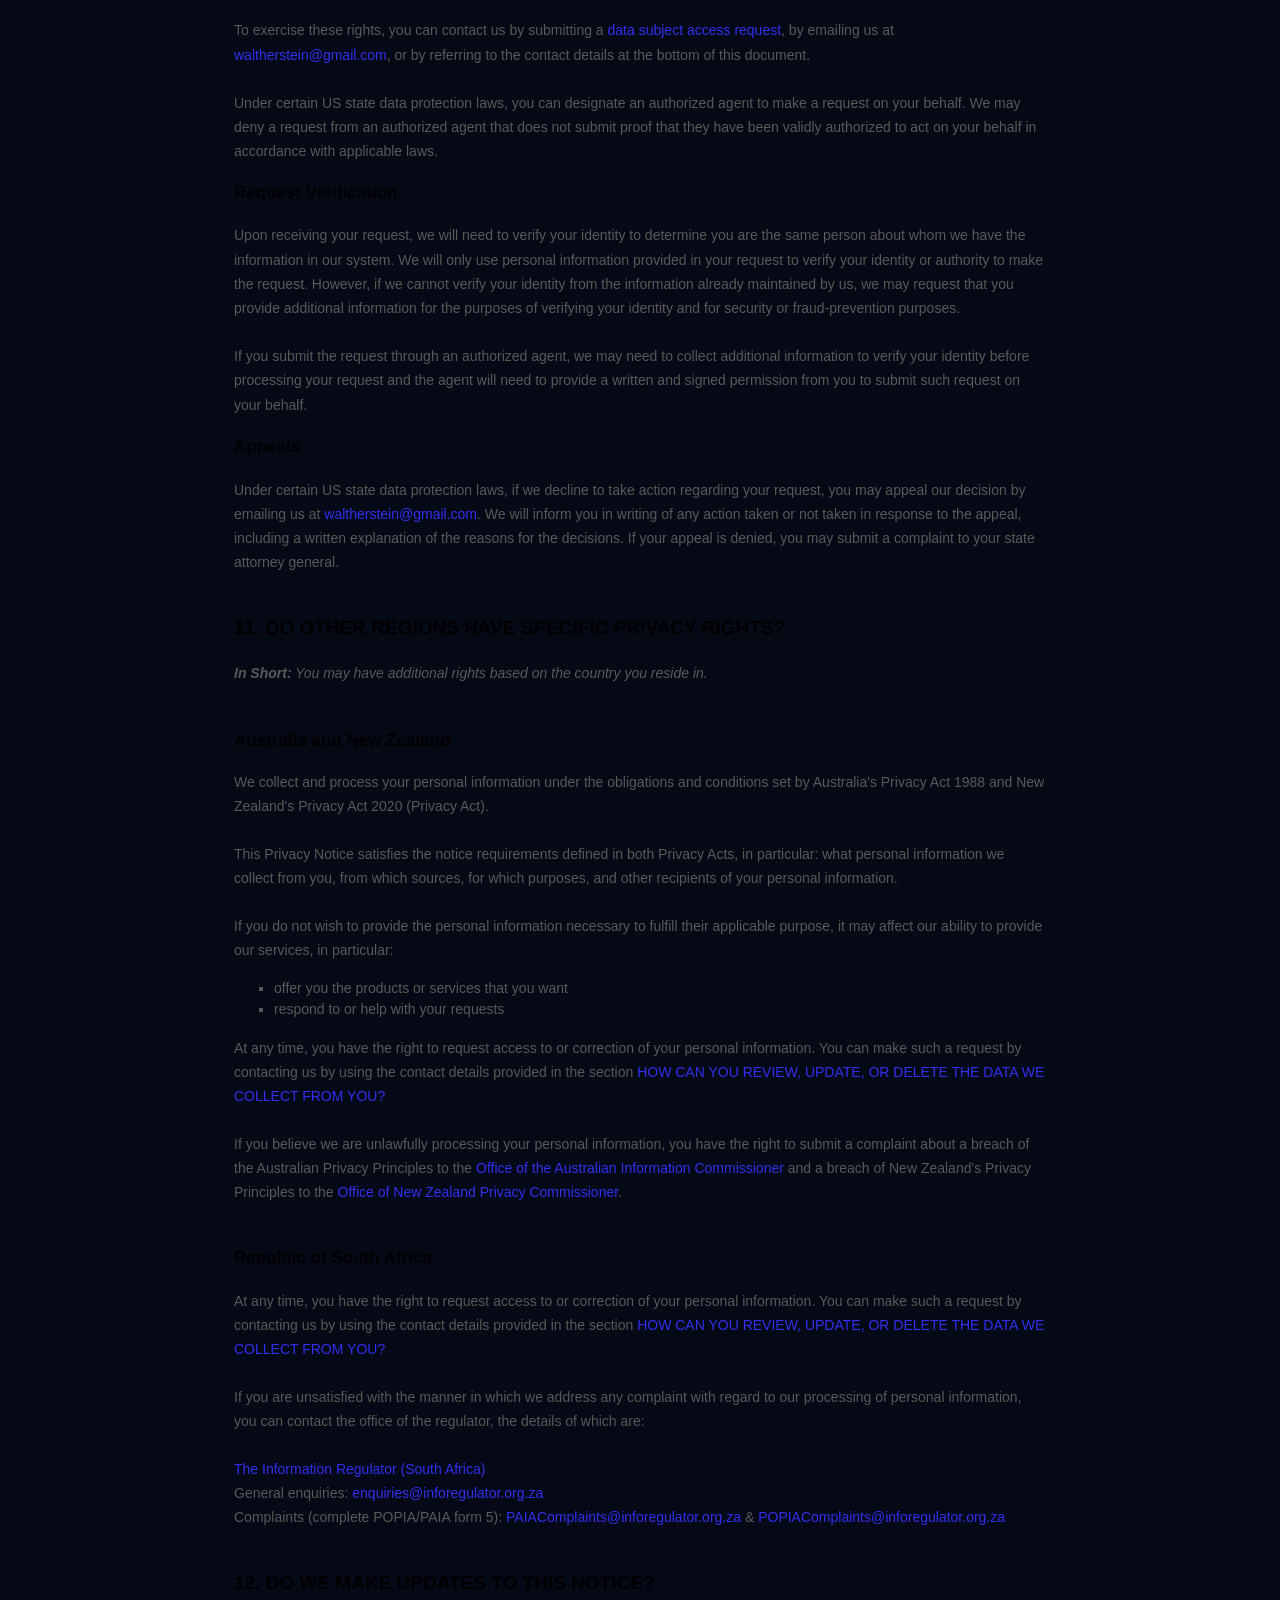
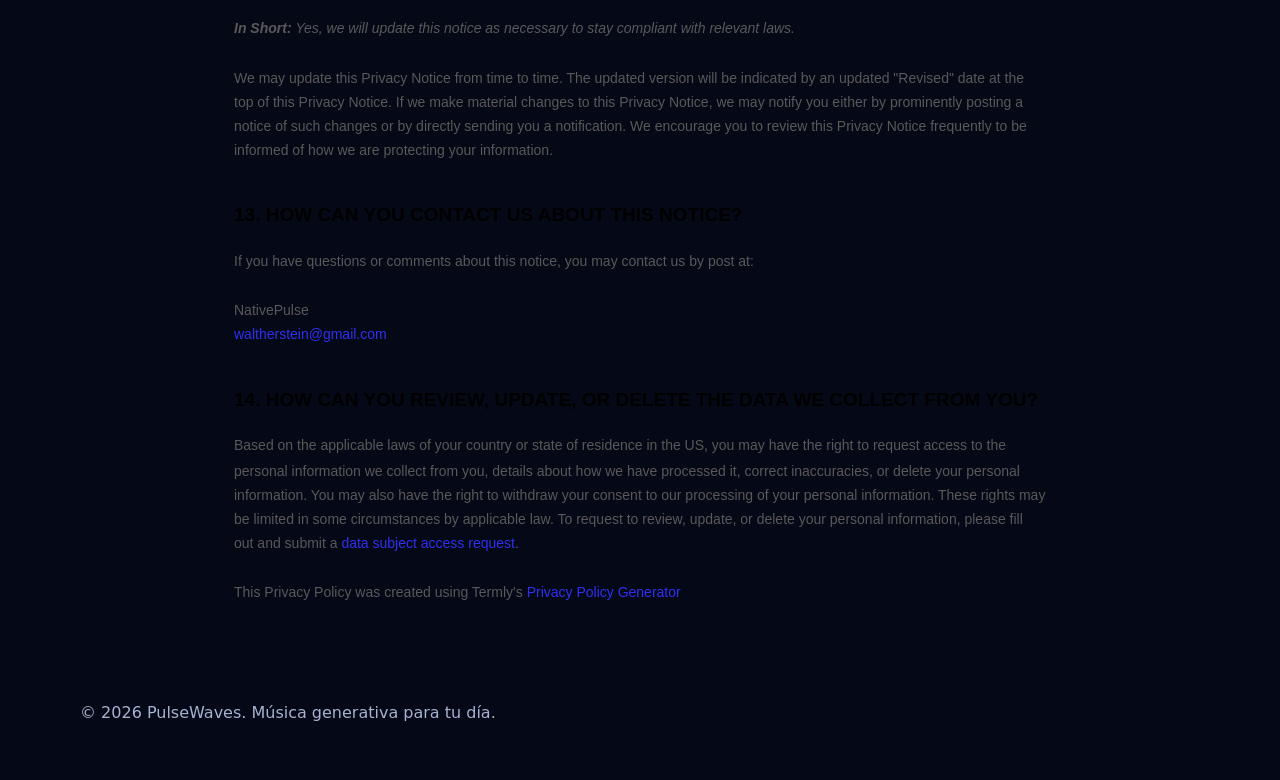
==== commit d2a7f5e8: "docs(privacy): disclose AdMob, Firebase Analytics, Crashlytics & Advertising ID Adds required third-" ====
--- a/privacy-policy.html
+++ b/privacy-policy.html
@@ -89,7 +89,7 @@
     <div class="privacy-wrapper">
       <div data-custom-class="body">
         <div><strong><span style="font-size: 26px;"><span data-custom-class="title"><h1>PRIVACY POLICY</h1></span></span></strong></div>
-        <div><span style="color: rgb(127, 127, 127);"><strong><span style="font-size: 15px;"><span data-custom-class="subtitle">Last updated <bdt class="question">June 22, 2026</bdt></span></span></strong></span></div>
+        <div><span style="color: rgb(127, 127, 127);"><strong><span style="font-size: 15px;"><span data-custom-class="subtitle">Last updated <bdt class="question">June 26, 2026</bdt></span></span></strong></span></div>
         <div><br></div><div><br></div><div><br></div>
         <div style="line-height: 1.5;"><span style="color: rgb(127, 127, 127);"><span style="color: rgb(89, 89, 89); font-size: 15px;"><span data-custom-class="body_text">This Privacy Notice for <bdt class="question noTranslate">NativePulse</bdt> (<bdt class="block-component"></bdt>"<strong>we</strong>," "<strong>us</strong>," or "<strong>our</strong>"<bdt class="statement-end-if-in-editor"></bdt></span><span data-custom-class="body_text">), describes how and why we might access, collect, store, use, and/or share ("<strong>process</strong>") your personal information when you use our services ("<strong>Services</strong>"), including when you:</span></span></span></div>
         <ul><li data-custom-class="body_text" style="line-height: 1.5;"><span style="font-size: 15px; color: rgb(89, 89, 89);"><span data-custom-class="body_text">Download and use our mobile application (<bdt class="question noTranslate">PulseWaves)</bdt>, or any other application of ours that links to this Privacy Notice</span></span></li></ul>
@@ -148,6 +148,7 @@
           <li data-custom-class="body_text" style="line-height: 1.5;"><span style="font-size: 15px;"><span data-custom-class="body_text"><em>Mobile Device Access.</em> We may request access or permission to certain features from your mobile device, including your mobile device's Bluetooth, sensors, and other features. If you wish to change our access or permissions, you may do so in your device's settings.</span></span></li>
           <li data-custom-class="body_text" style="line-height: 1.5;"><span style="font-size: 15px;"><span data-custom-class="body_text"><em>Health Data via Google Health Connect.</em> PulseWaves optionally reads heart rate data from the <strong>Google Health Connect API</strong> (Android), Samsung Health, Huawei Health, or directly from paired Bluetooth Low Energy (BLE) heart rate monitors. This data is used exclusively in real time to adapt the generative music to your biometric state (e.g., adjusting tempo and texture to your current heart rate). Heart rate values are processed entirely on-device; they are <strong>never stored persistently, never transmitted to external servers, and never shared with third parties</strong>. Granting this permission is optional — the app functions without it. You can revoke access at any time via Android Settings &gt; Apps &gt; PulseWaves &gt; Permissions, or via Health Connect &gt; App Permissions.</span></span></li>
           <li data-custom-class="body_text" style="line-height: 1.5;"><span style="font-size: 15px;"><span data-custom-class="body_text"><em>Push Notifications.</em> We may request to send you push notifications regarding your account or certain features of the application(s). If you wish to opt out from receiving these types of communications, you may turn them off in your device's settings.</span></span></li>
+          <li data-custom-class="body_text" style="line-height: 1.5;"><span style="font-size: 15px;"><span data-custom-class="body_text"><em>Advertising Identifier and Diagnostics Data.</em> To support our free tier and improve the app, PulseWaves uses third-party SDKs that collect and transmit certain data off your device: (a) <strong>Google AdMob</strong> (advertising), which may collect your device's <strong>Advertising ID (AAID)</strong>, coarse/approximate location, IP address, and ad-interaction data to serve and measure interstitial and rewarded ads; (b) <strong>Google Analytics for Firebase</strong>, which collects app-usage and interaction events (e.g., screens viewed, features used, purchase and subscription events) together with device and diagnostic identifiers; and (c) <strong>Firebase Crashlytics</strong>, which collects crash logs, stack traces, and device/diagnostic information to help us fix stability problems. This data is used for advertising, analytics, and app-functionality/diagnostics purposes. You can reset or limit your Advertising ID at any time via Android Settings &gt; Privacy &gt; Ads, and you can manage ad-personalization consent through the in-app consent prompt described in the section on your privacy rights.</span></span></li>
         </ul>
         <div style="line-height: 1.5;"><span style="font-size: 15px;"><span data-custom-class="body_text">This information is primarily needed to maintain the security and operation of our application(s), for troubleshooting, and for our internal analytics and reporting purposes.</span></span></div>
         <div style="line-height: 1.5;"><br></div>
@@ -202,6 +203,7 @@
         <div style="line-height: 1.5;"><span style="font-size: 15px;"><span data-custom-class="body_text">We may need to share your personal information in the following situations:</span></span></div>
         <ul>
           <li data-custom-class="body_text" style="line-height: 1.5;"><span style="font-size: 15px;"><span data-custom-class="body_text"><strong>Business Transfers.</strong> We may share or transfer your information in connection with, or during negotiations of, any merger, sale of company assets, financing, or acquisition of all or a portion of our business to another company.</span></span></li>
+          <li data-custom-class="body_text" style="line-height: 1.5;"><span data-custom-class="body_text"><span style="font-size: 15px;"><strong>Advertising, Analytics, and Crash-Reporting Partners.</strong> We share certain data with Google as our advertising, analytics, and crash-reporting provider. Specifically, we use <strong>Google AdMob</strong> to display ads (sharing your Advertising ID, approximate location, IP address, and ad-interaction data), <strong>Google Analytics for Firebase</strong> to understand app usage (sharing usage events and device/diagnostic identifiers), and <strong>Firebase Crashlytics</strong> to diagnose crashes (sharing crash and device-diagnostic data). For users located in the European Economic Area, the United Kingdom, and Switzerland, we present a consent prompt (a Google-certified Consent Management Platform) on first launch, and ads and ad measurement rely on the consent choices you make there. You can review Google's handling of this data in the <a data-custom-class="link" href="https://policies.google.com/privacy">Google Privacy Policy</a> and learn how Google uses information from apps that use its services at <a data-custom-class="link" href="https://policies.google.com/technologies/partner-sites">policies.google.com/technologies/partner-sites</a>.</span></span></li>
           <li data-custom-class="body_text" style="line-height: 1.5;"><span data-custom-class="body_text"><span style="font-size: 15px;"><strong>Offer Wall. </strong>Our application(s) may display a third-party hosted "offer wall." Such an offer wall allows third-party advertisers to offer virtual currency, gifts, or other items to users in return for the acceptance and completion of an advertisement offer. Such an offer wall may appear in our application(s) and be displayed to you based on certain data, such as your geographic area or demographic information. When you click on an offer wall, you will be brought to an external website belonging to other persons and will leave our application(s). A unique identifier, such as your user ID, will be shared with the offer wall provider in order to prevent fraud and properly credit your account with the relevant reward.</span></span></li>
         </ul>
         <div style="line-height: 1.5;"><br></div>
@@ -262,12 +264,12 @@
             </tr>
           </thead>
           <tbody>
-            <tr><td style="border: 1px solid black; padding: 6px;"><span style="font-size: 15px; color: rgb(89, 89, 89);"><span data-custom-class="body_text">A. Identifiers</span></span></td><td style="border: 1px solid black; padding: 6px;"><span style="font-size: 15px; color: rgb(89, 89, 89);"><span data-custom-class="body_text">Contact details, such as real name, alias, postal address, telephone or mobile contact number, unique personal identifier, online identifier, Internet Protocol address, email address, and account name</span></span></td><td style="border: 1px solid black; padding: 6px; text-align: center;"><span data-custom-class="body_text">NO</span></td></tr>
+            <tr><td style="border: 1px solid black; padding: 6px;"><span style="font-size: 15px; color: rgb(89, 89, 89);"><span data-custom-class="body_text">A. Identifiers</span></span></td><td style="border: 1px solid black; padding: 6px;"><span style="font-size: 15px; color: rgb(89, 89, 89);"><span data-custom-class="body_text">Contact details, such as real name, alias, postal address, telephone or mobile contact number, unique personal identifier, online identifier, Internet Protocol address, email address, and account name</span></span></td><td style="border: 1px solid black; padding: 6px; text-align: center;"><span data-custom-class="body_text">YES</span></td></tr>
             <tr><td style="border: 1px solid black; padding: 6px;"><span style="font-size: 15px; color: rgb(89, 89, 89);"><span data-custom-class="body_text">B. Personal information as defined in the California Customer Records statute</span></span></td><td style="border: 1px solid black; padding: 6px;"><span style="font-size: 15px; color: rgb(89, 89, 89);"><span data-custom-class="body_text">Name, contact information, education, employment, employment history, and financial information</span></span></td><td style="border: 1px solid black; padding: 6px; text-align: center;"><span data-custom-class="body_text">NO</span></td></tr>
             <tr><td style="border: 1px solid black; padding: 6px;"><span style="font-size: 15px; color: rgb(89, 89, 89);"><span data-custom-class="body_text">C. Protected classification characteristics under state or federal law</span></span></td><td style="border: 1px solid black; padding: 6px;"><span style="font-size: 15px; color: rgb(89, 89, 89);"><span data-custom-class="body_text">Gender, age, date of birth, race and ethnicity, national origin, marital status, and other demographic data</span></span></td><td style="border: 1px solid black; padding: 6px; text-align: center;"><span data-custom-class="body_text">NO</span></td></tr>
             <tr><td style="border: 1px solid black; padding: 6px;"><span style="font-size: 15px; color: rgb(89, 89, 89);"><span data-custom-class="body_text">D. Commercial information</span></span></td><td style="border: 1px solid black; padding: 6px;"><span style="font-size: 15px; color: rgb(89, 89, 89);"><span data-custom-class="body_text">Transaction information, purchase history, financial details, and payment information</span></span></td><td style="border: 1px solid black; padding: 6px; text-align: center;"><span data-custom-class="body_text">NO</span></td></tr>
             <tr><td style="border: 1px solid black; padding: 6px;"><span style="font-size: 15px; color: rgb(89, 89, 89);"><span data-custom-class="body_text">E. Biometric information</span></span></td><td style="border: 1px solid black; padding: 6px;"><span style="font-size: 15px; color: rgb(89, 89, 89);"><span data-custom-class="body_text">Fingerprints and voiceprints</span></span></td><td style="border: 1px solid black; padding: 6px; text-align: center;"><span data-custom-class="body_text">YES</span></td></tr>
-            <tr><td style="border: 1px solid black; padding: 6px;"><span style="font-size: 15px; color: rgb(89, 89, 89);"><span data-custom-class="body_text">F. Internet or other similar network activity</span></span></td><td style="border: 1px solid black; padding: 6px;"><span style="font-size: 15px; color: rgb(89, 89, 89);"><span data-custom-class="body_text">Browsing history, search history, online behavior, interest data, and interactions with our and other websites, applications, systems, and advertisements</span></span></td><td style="border: 1px solid black; padding: 6px; text-align: center;"><span data-custom-class="body_text">NO</span></td></tr>
+            <tr><td style="border: 1px solid black; padding: 6px;"><span style="font-size: 15px; color: rgb(89, 89, 89);"><span data-custom-class="body_text">F. Internet or other similar network activity</span></span></td><td style="border: 1px solid black; padding: 6px;"><span style="font-size: 15px; color: rgb(89, 89, 89);"><span data-custom-class="body_text">Browsing history, search history, online behavior, interest data, and interactions with our and other websites, applications, systems, and advertisements</span></span></td><td style="border: 1px solid black; padding: 6px; text-align: center;"><span data-custom-class="body_text">YES</span></td></tr>
             <tr><td style="border: 1px solid black; padding: 6px;"><span style="font-size: 15px; color: rgb(89, 89, 89);"><span data-custom-class="body_text">G. Geolocation data</span></span></td><td style="border: 1px solid black; padding: 6px;"><span style="font-size: 15px; color: rgb(89, 89, 89);"><span data-custom-class="body_text">Device location</span></span></td><td style="border: 1px solid black; padding: 6px; text-align: center;"><span data-custom-class="body_text">NO</span></td></tr>
             <tr><td style="border: 1px solid black; padding: 6px;"><span style="font-size: 15px; color: rgb(89, 89, 89);"><span data-custom-class="body_text">H. Audio, electronic, sensory, or similar information</span></span></td><td style="border: 1px solid black; padding: 6px;"><span style="font-size: 15px; color: rgb(89, 89, 89);"><span data-custom-class="body_text">Images and audio, video or call recordings created in connection with our business activities</span></span></td><td style="border: 1px solid black; padding: 6px; text-align: center;"><span data-custom-class="body_text">NO</span></td></tr>
             <tr><td style="border: 1px solid black; padding: 6px;"><span style="font-size: 15px; color: rgb(89, 89, 89);"><span data-custom-class="body_text">I. Professional or employment-related information</span></span></td><td style="border: 1px solid black; padding: 6px;"><span style="font-size: 15px; color: rgb(89, 89, 89);"><span data-custom-class="body_text">Business contact details in order to provide you our Services at a business level or job title, work history, and professional qualifications if you apply for a job with us</span></span></td><td style="border: 1px solid black; padding: 6px; text-align: center;"><span data-custom-class="body_text">NO</span></td></tr>
